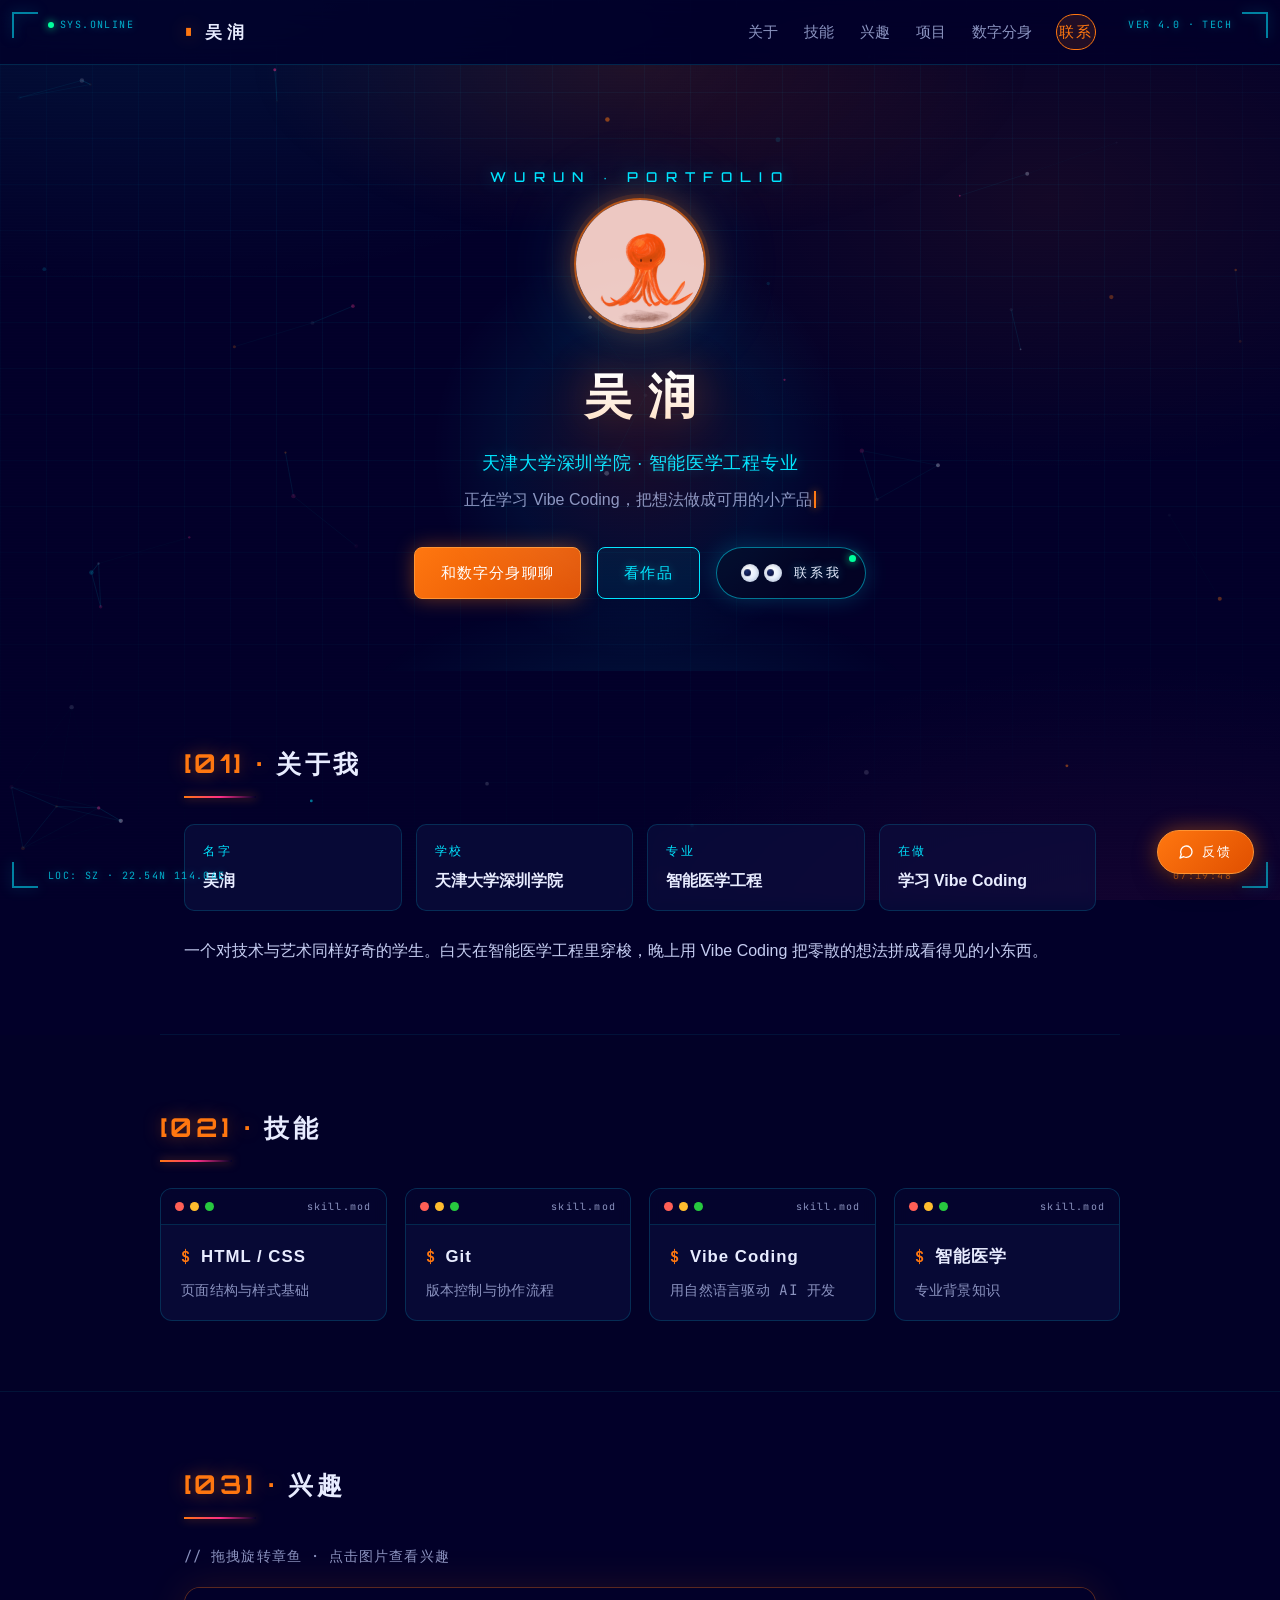
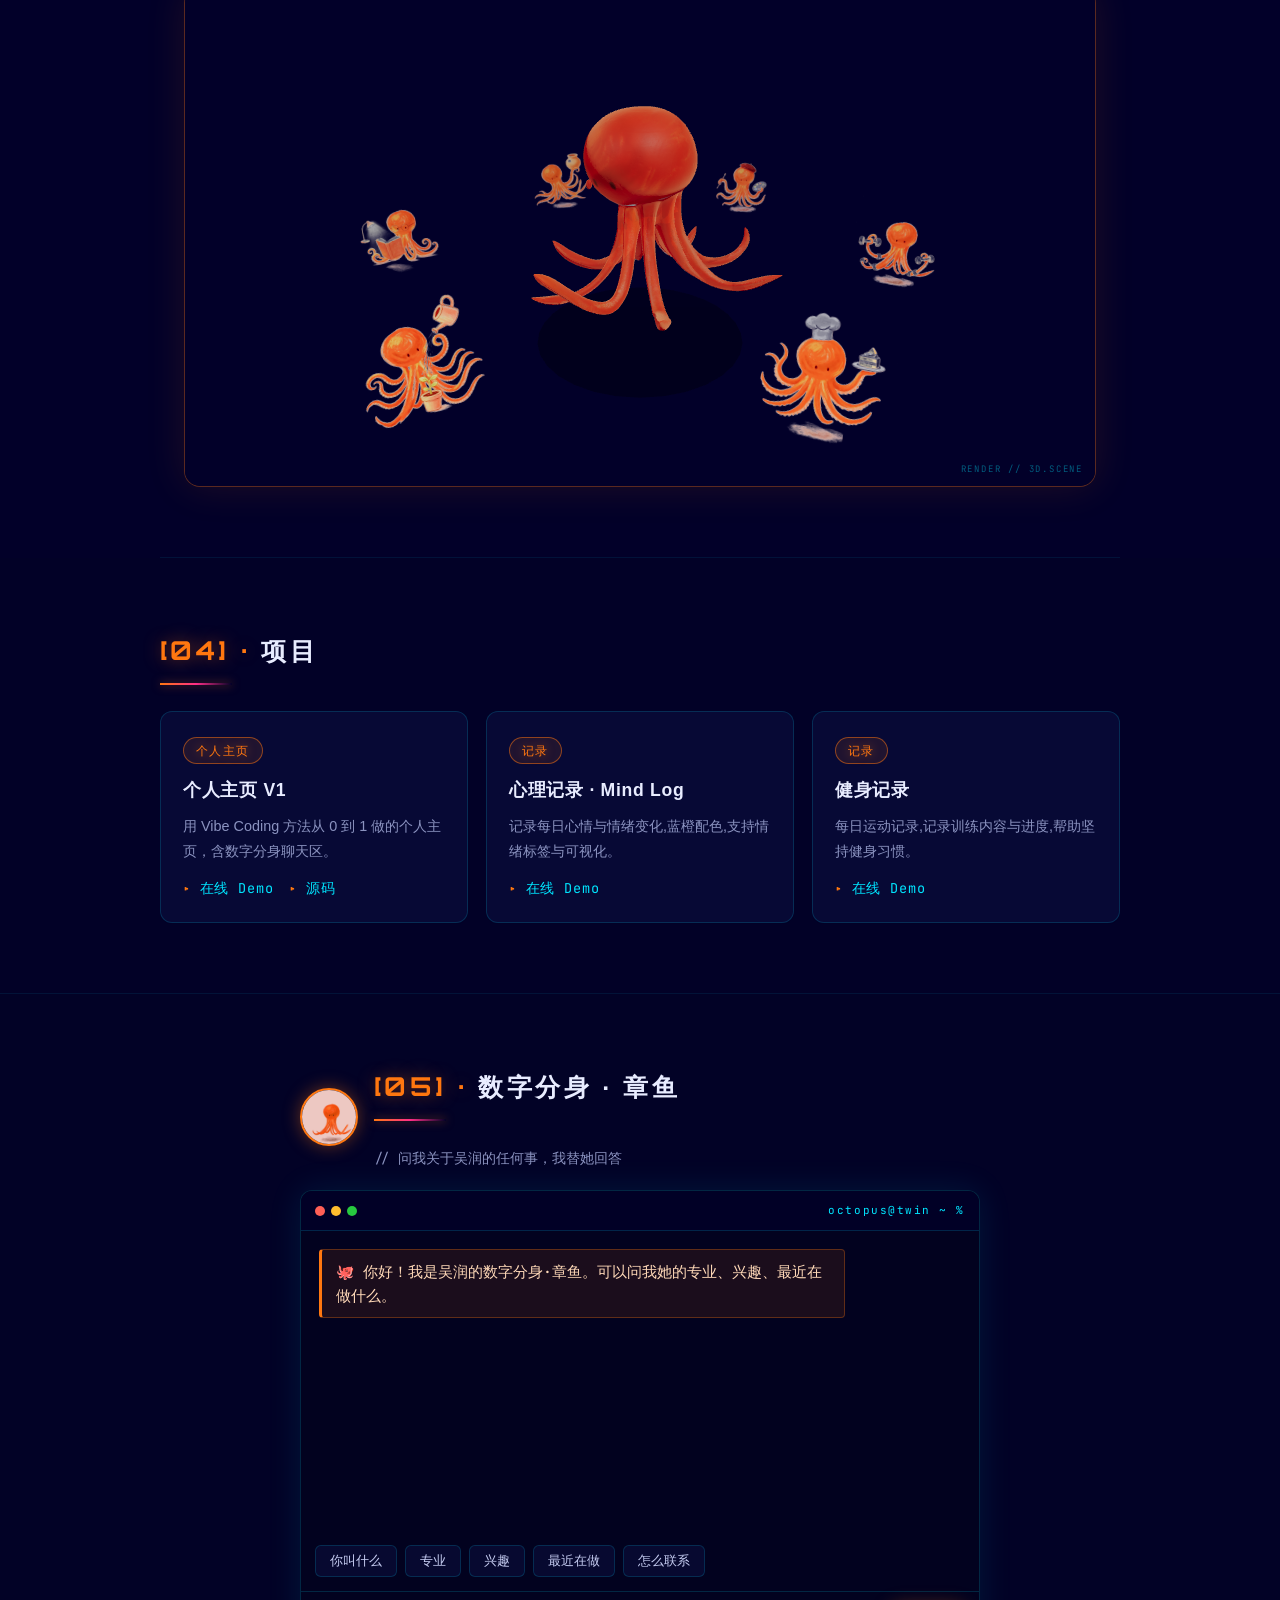
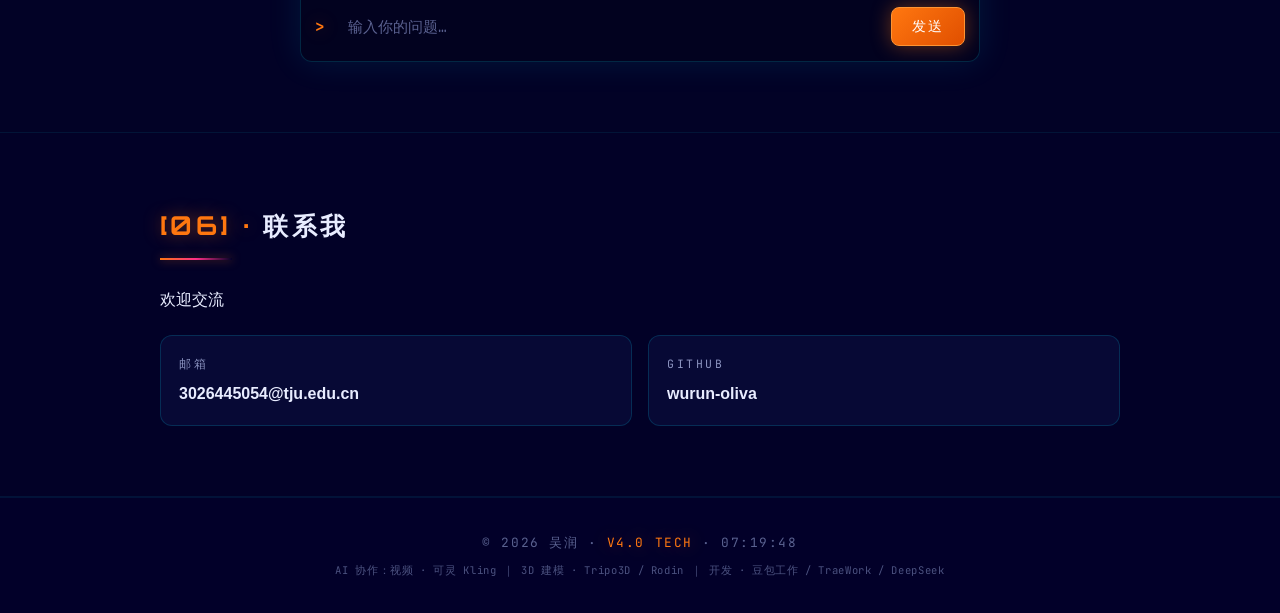
==== index.html @ 5ba2ddd7 "feat: 前端体验优化——聊天记录localStorage持久化(恢复+清空)；Markdown渲染增强(标题/引用/有序列表/表格)；思考指示+复制按钮+429/超时专属提示；缓存号v2.12" ====
<!DOCTYPE html>
<html lang="zh-CN">
<head>
  <meta charset="UTF-8">
  <meta name="viewport" content="width=device-width, initial-scale=1.0">
  <title>吴润 · 个人主页</title>
  <link rel="stylesheet" href="style.css?v=2.16">
</head>
<body>

  <!-- 滚动进度条 -->
  <div class="scroll-progress" id="scrollProgress"></div>

  <!-- 鼠标跟随辉光 -->
  <div id="cursor-glow" aria-hidden="true"></div>

  <!-- 粒子背景 -->
  <canvas id="particles" aria-hidden="true"></canvas>

  <!-- HUD 框架 -->
  <div class="hud" aria-hidden="true">
    <span class="corner c-tl"></span>
    <span class="corner c-tr"></span>
    <span class="corner c-bl"></span>
    <span class="corner c-br"></span>
    <span class="hud-badge top-left"><span class="dot"></span>SYS.ONLINE</span>
    <span class="hud-badge top-right">VER 4.0 · TECH</span>
    <span class="hud-badge bottom-left">LOC: SZ · 22.54N 114.06E</span>
    <span class="hud-badge bottom-right" id="hudClock">--:--:--</span>
  </div>

  <!-- 开屏动画：章鱼主题动态背景（纯 CSS/SVG，不依赖视频，夸克/微信等 WebView 兼容） -->
  <div class="intro-overlay no-video" id="introOverlay">
    <!-- 章鱼主题动态背景（纯 CSS/SVG，不依赖 autoplay） -->
    <div class="no-video-orb orb-cyan" aria-hidden="true"></div>
    <div class="no-video-orb orb-orange" aria-hidden="true"></div>
    <div class="no-video-octo" aria-hidden="true">
      <svg class="octo" viewBox="0 0 400 400" xmlns="http://www.w3.org/2000/svg">
        <defs>
          <linearGradient id="nvSkin" x1="0" y1="0" x2="0" y2="1">
            <stop offset="0" stop-color="#0d2b66"/>
            <stop offset="1" stop-color="#020029"/>
          </linearGradient>
          <radialGradient id="nvHaloG" cx=".5" cy=".5" r=".5">
            <stop offset="0" stop-color="rgba(0,229,255,.55)"/>
            <stop offset="1" stop-color="rgba(0,229,255,0)"/>
          </radialGradient>
        </defs>
        <circle class="halo" cx="200" cy="175" r="150" fill="url(#nvHaloG)"/>
        <g class="tent t-1"><path d="M178 262 C 168 300, 150 320, 138 348 C 132 362, 150 362, 156 348 C 164 328, 178 306, 188 268 Z" fill="url(#nvSkin)"/></g>
        <g class="tent t-2"><path d="M200 268 C 198 306, 192 332, 188 360 C 186 374, 208 374, 206 360 C 203 332, 210 306, 214 268 Z" fill="url(#nvSkin)"/></g>
        <g class="tent t-3"><path d="M222 262 C 232 300, 250 320, 262 348 C 268 362, 250 362, 244 348 C 236 328, 222 306, 212 268 Z" fill="url(#nvSkin)"/></g>
        <g class="tent t-4"><path d="M162 246 C 138 270, 118 290, 98 308 C 86 320, 104 334, 116 322 C 134 306, 152 284, 172 258 Z" fill="url(#nvSkin)"/></g>
        <g class="tent t-5"><path d="M238 246 C 262 270, 282 290, 302 308 C 314 320, 296 334, 284 322 C 266 306, 248 284, 228 258 Z" fill="url(#nvSkin)"/></g>
        <g class="tent t-6"><path d="M150 220 C 118 226, 92 238, 66 252 C 52 258, 58 276, 74 270 C 98 260, 126 250, 158 238 Z" fill="url(#nvSkin)"/></g>
        <g class="tent t-7"><path d="M250 220 C 282 226, 308 238, 334 252 C 348 258, 342 276, 326 270 C 302 260, 274 250, 242 238 Z" fill="url(#nvSkin)"/></g>
        <g class="tent t-8"><path d="M200 202 C 200 234, 196 258, 190 282 C 188 296, 212 296, 210 282 C 206 258, 210 234, 210 202 Z" fill="url(#nvSkin)"/></g>
        <path d="M200 108 C 262 108, 304 148, 304 198 C 304 248, 262 272, 200 272 C 138 272, 96 248, 96 198 C 96 148, 138 108, 200 108 Z" fill="url(#nvSkin)" stroke="rgba(0,229,255,.6)" stroke-width="2.5"/>
        <g fill="rgba(0,229,255,.5)">
          <circle cx="176" cy="246" r="3.4"/><circle cx="200" cy="252" r="3.4"/><circle cx="224" cy="246" r="3.4"/>
          <circle cx="186" cy="228" r="3"/><circle cx="214" cy="228" r="3"/>
        </g>
        <ellipse class="eye" cx="170" cy="188" rx="16" ry="22" fill="#020029" stroke="rgba(0,229,255,.85)" stroke-width="2.5"/>
        <ellipse class="eye eye-r" cx="230" cy="188" rx="16" ry="22" fill="#020029" stroke="rgba(0,229,255,.85)" stroke-width="2.5"/>
        <circle class="eye" cx="174" cy="190" r="5" fill="#00E5FF"/>
        <circle class="eye eye-r" cx="226" cy="190" r="5" fill="#00E5FF"/>
        <ellipse cx="200" cy="138" rx="52" ry="16" fill="rgba(255,255,255,.06)"/>
      </svg>
    </div>
    <div class="intro-content">
      <div class="boot-window">
        <div class="boot-title"><span>WURUN://BOOT</span><span class="dots"><span></span><span></span><span></span></span></div>
        <div class="boot-log" id="bootLog"></div>
        <div class="boot-progress"><div class="bar" id="bootBar"></div></div>
        <div class="boot-status" id="bootStatus">STANDBY...</div>
        <button class="intro-link" id="introLink">建 立 链 接</button>
      </div>
    </div>
    <button class="intro-skip" id="introSkip" aria-label="跳过动画">跳过 →</button>
    <span class="intro-ai-badge" aria-label="本开屏动画由 AI 生成">AI 生成</span>
  </div>

  <!-- 侧边目录栏 -->
  <nav class="toc" id="toc" aria-label="页面目录">
    <a href="#about" class="toc-link" data-target="about"><span class="toc-line"></span><span class="toc-text">关于</span></a>
    <a href="#skills" class="toc-link" data-target="skills"><span class="toc-line"></span><span class="toc-text">技能</span></a>
    <a href="#interests" class="toc-link" data-target="interests"><span class="toc-line"></span><span class="toc-text">兴趣</span></a>
    <a href="#projects" class="toc-link" data-target="projects"><span class="toc-line"></span><span class="toc-text">项目</span></a>
    <a href="#twin" class="toc-link" data-target="twin"><span class="toc-line"></span><span class="toc-text">数字分身</span></a>
    <a href="#contact" class="toc-link" data-target="contact"><span class="toc-line"></span><span class="toc-text">联系</span></a>
  </nav>

  <!-- 顶部锚点导航 -->
  <header class="nav">
    <div class="nav-inner">
      <a href="#top" class="nav-brand">吴润</a>
      <nav class="nav-links" aria-label="主导航">
        <a href="#about">关于</a>
        <a href="#skills">技能</a>
        <a href="#interests">兴趣</a>
        <a href="#projects">项目</a>
        <a href="#twin">数字分身</a>
        <a href="#contact" class="nav-cta">联系</a>
      </nav>
    </div>
  </header>

  <!-- Hero -->
  <section id="top" class="hero">
    <div class="hero-inner">
      <p class="hero-en">WURUN · PORTFOLIO</p>
      <img src="avatar.jpg" alt="吴润头像" class="avatar">
      <h1>吴润</h1>
      <p class="hero-tagline">天津大学深圳学院 · 智能医学工程专业</p>
      <p class="hero-sub"><span id="typedLine"></span><span class="typed-caret"></span></p>
      <div class="hero-cta">
        <a href="#twin" class="btn btn-primary">和数字分身聊聊</a>
        <a href="#projects" class="btn btn-ghost">看作品</a>
        <a href="mailto:3026445054@tju.edu.cn" class="eye-cta" id="eyeCta" aria-label="联系我">
          <span class="eye-cta-dot" aria-hidden="true"></span>
          <span class="eye-cta-eyes" aria-hidden="true">
            <span class="eye"><span class="pupil"></span></span>
            <span class="eye"><span class="pupil"></span></span>
          </span>
          <span class="eye-cta-text">联系我</span>
        </a>
      </div>
    </div>
  </section>

  <!-- 关于我 -->
  <section id="about" class="section">
    <h2>关于我</h2>
    <div class="about-grid">
      <div class="info-item reveal">
        <span class="info-label">名字</span>
        <span class="info-value">吴润</span>
      </div>
      <div class="info-item reveal">
        <span class="info-label">学校</span>
        <span class="info-value">天津大学深圳学院</span>
      </div>
      <div class="info-item reveal">
        <span class="info-label">专业</span>
        <span class="info-value">智能医学工程</span>
      </div>
      <div class="info-item reveal">
        <span class="info-label">在做</span>
        <span class="info-value">学习 Vibe Coding</span>
      </div>
    </div>
    <p class="about-bio reveal">一个对技术与艺术同样好奇的学生。白天在智能医学工程里穿梭，晚上用 Vibe Coding 把零散的想法拼成看得见的小东西。</p>
  </section>

  <!-- 技能 -->
  <section id="skills" class="section section-alt">
    <h2>技能</h2>
    <div class="skill-grid">
      <div class="skill-card reveal">
        <div class="win-bar"><span></span><span></span><span></span><em>skill.mod</em></div>
        <div class="win-body">
          <h3>HTML / CSS</h3>
          <p>页面结构与样式基础</p>
        </div>
      </div>
      <div class="skill-card reveal">
        <div class="win-bar"><span></span><span></span><span></span><em>skill.mod</em></div>
        <div class="win-body">
          <h3>Git</h3>
          <p>版本控制与协作流程</p>
        </div>
      </div>
      <div class="skill-card reveal">
        <div class="win-bar"><span></span><span></span><span></span><em>skill.mod</em></div>
        <div class="win-body">
          <h3>Vibe Coding</h3>
          <p>用自然语言驱动 AI 开发</p>
        </div>
      </div>
      <div class="skill-card reveal">
        <div class="win-bar"><span></span><span></span><span></span><em>skill.mod</em></div>
        <div class="win-body">
          <h3>智能医学</h3>
          <p>专业背景知识</p>
        </div>
      </div>
    </div>
  </section>

  <!-- 兴趣 · 3D 章鱼画廊 -->
  <section id="interests" class="section">
    <h2>兴趣</h2>
    <p class="section-sub">// 拖拽旋转章鱼 · 点击图片查看兴趣</p>
    <div class="gallery-wrap" id="galleryWrap">
      <canvas id="galleryCanvas"></canvas>
    </div>
  </section>

  <!-- 项目 -->
  <section id="projects" class="section section-alt">
    <h2>项目</h2>
    <div class="project-grid">
      <article class="project-card reveal">
        <div class="project-tag">个人主页</div>
        <h3>个人主页 V1</h3>
        <p>用 Vibe Coding 方法从 0 到 1 做的个人主页，含数字分身聊天区。</p>
        <div class="project-links">
          <a href="#" class="link">在线 Demo</a>
          <a href="#" class="link">源码</a>
        </div>
      </article>
      <article class="project-card reveal">
        <div class="project-tag">记录</div>
        <h3>心理记录 · Mind Log</h3>
        <p>记录每日心情与情绪变化,蓝橙配色,支持情绪标签与可视化。</p>
        <div class="project-links">
          <a href="mood-tracker.html" class="link">在线 Demo</a>
        </div>
      </article>
      <article class="project-card reveal">
        <div class="project-tag">记录</div>
        <h3>健身记录</h3>
        <p>每日运动记录,记录训练内容与进度,帮助坚持健身习惯。</p>
        <div class="project-links">
          <a href="sport-tracker.html" class="link">在线 Demo</a>
        </div>
      </article>
    </div>
  </section>

  <!-- 数字分身聊天区 -->
  <section id="twin" class="section twin-section">
    <div class="twin-header reveal">
      <img src="octopus.jpg" alt="章鱼虚拟形象" class="twin-avatar" loading="lazy">
      <div>
        <h2>数字分身 · 章鱼</h2>
        <p class="twin-hint">// 问我关于吴润的任何事，我替她回答</p>
      </div>
    </div>
    <div class="twin-window reveal">
      <div class="win-bar"><span></span><span></span><span></span><em>octopus@twin ~ %</em></div>
      <div class="chat-box" id="chatBox">
        <div class="msg msg-bot">你好！我是吴润的数字分身·章鱼。可以问我她的专业、兴趣、最近在做什么。</div>
      </div>
      <div class="chat-quick">
        <button class="chip" data-q="你叫什么">你叫什么</button>
        <button class="chip" data-q="专业">专业</button>
        <button class="chip" data-q="兴趣">兴趣</button>
        <button class="chip" data-q="最近在做">最近在做</button>
        <button class="chip" data-q="联系">怎么联系</button>
      </div>
      <form class="chat-input" id="chatForm">
        <input type="text" id="chatInput" placeholder="输入你的问题…" autocomplete="off">
        <button type="submit" class="btn btn-primary">发送</button>
      </form>
    </div>
  </section>

  <!-- 联系 -->
  <section id="contact" class="section section-alt">
    <h2>联系我</h2>
    <p>欢迎交流</p>
    <div class="contact-grid">
      <div class="contact-item reveal">
        <span class="contact-label">邮箱</span>
        <a href="mailto:3026445054@tju.edu.cn" class="contact-value">3026445054@tju.edu.cn</a>
      </div>
      <div class="contact-item reveal">
        <span class="contact-label">GitHub</span>
        <a href="https://github.com/wurun-oliva" class="contact-value" target="_blank" rel="noopener">wurun-oliva</a>
      </div>
    </div>
  </section>

  <footer class="footer">
    <p>© 2026 吴润 · <span class="ver">V4.0 TECH</span> · <span id="footerClock">--:--:--</span></p>
    <p class="footer-ai">AI 协作：视频 · 可灵 Kling ｜ 3D 建模 · Tripo3D / Rodin ｜ 开发 · 豆包工作 / TraeWork / DeepSeek</p>
  </footer>

  <!-- 反馈入口 -->
  <button class="fb-open" id="fbOpen" aria-label="留下反馈">
    <svg class="fb-open-icon" viewBox="0 0 24 24" width="16" height="16" fill="none" stroke="currentColor" stroke-width="2" stroke-linecap="round" stroke-linejoin="round" aria-hidden="true">
      <path d="M21 11.5a8.38 8.38 0 0 1-8.5 8.5 8.5 8.5 0 0 1-3.8-.9L3 21l1.9-5.7a8.5 8.5 0 1 1 16.1-3.8z"/>
    </svg>
    <span>反馈</span>
  </button>

  <!-- 反馈弹窗 -->
  <div class="fb-modal" id="fbModal" role="dialog" aria-modal="true" aria-labelledby="fbTitle">
    <div class="fb-panel">
      <div class="win-bar"><span></span><span></span><span></span><em>feedback.log</em></div>
      <button class="fb-close" id="fbClose" aria-label="关闭">✕</button>
      <h3 id="fbTitle">反馈</h3>
      <p class="fb-note">你的反馈不会公开，只有我能看到。</p>
      <p class="fb-hint">可以说说：哪里看不懂、哪里不好找，或哪里让你眼前一亮。</p>
      <form class="fb-form" id="fbForm" novalidate>
        <label class="fb-field">
          <span>昵称 <em>（可选）</em></span>
          <input type="text" name="name" maxlength="20" placeholder="怎么称呼你？" autocomplete="off">
        </label>
        <div class="fb-row">
          <label class="fb-field">
            <span>关系</span>
            <select name="relation">
              <option>同学</option>
              <option>老师</option>
              <option>家人</option>
              <option>朋友</option>
              <option>同事</option>
              <option>其他</option>
              <option>不便透露</option>
            </select>
          </label>
          <label class="fb-field">
            <span>设备</span>
            <select name="device">
              <option>电脑</option>
              <option>手机</option>
              <option>平板</option>
              <option>其他</option>
            </select>
          </label>
        </div>
        <label class="fb-field">
          <span>反馈内容 <em>*</em></span>
          <textarea name="message" rows="4" maxlength="500" placeholder="写下你想说的…" required></textarea>
        </label>
        <div class="fb-status" id="fbStatus" role="status"></div>
        <button type="submit" class="btn btn-primary fb-submit" id="fbSubmit">发送反馈</button>
      </form>
    </div>
  </div>

  <script src="app.js?v=2.12"></script>
  <script src="effects.js?v=2.8"></script>
  <script src="libs/supabase/supabase.min.js"></script>
  <script src="feedback.js?v=1"></script>
  <script type="module" src="gallery.js?v=4"></script>
  <script>
    /* 预览钩子：?nv 强制显示无视频降级开屏（正常访问无影响） */
    if (new URLSearchParams(location.search).has('nv')) {
      var _o = document.getElementById('introOverlay');
      var _v = document.getElementById('introVideo');
      if (_v) { _v.pause(); _v.style.display = 'none'; }
      _o.classList.add('no-video');
      setInterval(function () {
        _o.classList.remove('hidden');
        _o.style.display = 'flex';
      }, 200);
    }
  </script>
</body>
</html>
---- style.css ----
/* ============================================================
   V2.3 · 吴润个人主页 —— 深色科技主题
   配色: 极深藏蓝 #020029 基底 / 亮橙 #FF7710 主强调
         青绿 #00E5FF · 洋红 #FF2E88 点缀
   字体: Orbitron(科技西文标题) · JetBrains Mono(终端/角标) · 苹方(中文正文)
   ============================================================ */

/* ---------- 字体 ---------- */
@font-face {
  font-family: 'Orbitron';
  font-style: normal;
  font-weight: 500;
  font-display: swap;
  src: url('libs/fonts/orbitron-latin-500-normal.woff2') format('woff2');
}
@font-face {
  font-family: 'Orbitron';
  font-style: normal;
  font-weight: 700;
  font-display: swap;
  src: url('libs/fonts/orbitron-latin-700-normal.woff2') format('woff2');
}
@font-face {
  font-family: 'Orbitron';
  font-style: normal;
  font-weight: 900;
  font-display: swap;
  src: url('libs/fonts/orbitron-latin-900-normal.woff2') format('woff2');
}
@font-face {
  font-family: 'JetBrains Mono';
  font-style: normal;
  font-weight: 400;
  font-display: swap;
  src: url('libs/fonts/jetbrains-mono-latin-400-normal.woff2') format('woff2');
}
@font-face {
  font-family: 'JetBrains Mono';
  font-style: normal;
  font-weight: 700;
  font-display: swap;
  src: url('libs/fonts/jetbrains-mono-latin-700-normal.woff2') format('woff2');
}

/* ---------- 变量 ---------- */
:root {
  --bg: #020029;
  --bg2: #07074a;
  --card: rgba(13, 17, 66, 0.55);
  --card-solid: #0b0e3f;
  --line: rgba(0, 229, 255, 0.16);
  --line-strong: rgba(0, 229, 255, 0.45);
  --text: #e8ecff;
  --muted: #8b93c0;
  --dim: #5a6190;
  --orange: #FF7710;
  --cyan: #00E5FF;
  --magenta: #FF2E88;
  --font-display: 'Orbitron', 'PingFang SC', 'Helvetica Neue', sans-serif;
  --font-mono: 'JetBrains Mono', 'SF Mono', Menlo, Consolas, monospace;
  --font-body: -apple-system, BlinkMacSystemFont, 'PingFang SC', 'Hiragino Sans GB', 'Segoe UI', sans-serif;
  --max: 960px;
  --glow-orange: 0 0 18px rgba(255, 119, 16, 0.45);
  --glow-cyan: 0 0 18px rgba(0, 229, 255, 0.4);
}

* { box-sizing: border-box; margin: 0; padding: 0; }

html { scroll-behavior: smooth; }
section[id] { scroll-margin-top: 88px; }

::selection { background: rgba(255, 119, 16, 0.75); color: #fff; }

::-webkit-scrollbar { width: 10px; }
::-webkit-scrollbar-track { background: #020029; }
::-webkit-scrollbar-thumb {
  background: linear-gradient(180deg, #FF7710, #7a2b00);
  border-radius: 6px;
  border: 2px solid #020029;
}

body {
  font-family: var(--font-body);
  color: var(--text);
  background:
    radial-gradient(1100px 600px at 12% -8%, rgba(0, 229, 255, 0.09), transparent 60%),
    radial-gradient(900px 520px at 88% 108%, rgba(255, 46, 136, 0.08), transparent 60%),
    radial-gradient(760px 460px at 82% 22%, rgba(255, 119, 16, 0.07), transparent 60%),
    var(--bg);
  background-attachment: fixed;
  line-height: 1.7;
  overflow-x: hidden;
}

/* 网格背景层 */
body::before {
  content: '';
  position: fixed;
  inset: 0;
  z-index: 0;
  pointer-events: none;
  background-image:
    linear-gradient(rgba(0, 229, 255, 0.045) 1px, transparent 1px),
    linear-gradient(90deg, rgba(0, 229, 255, 0.045) 1px, transparent 1px);
  background-size: 46px 46px;
  mask-image: radial-gradient(ellipse 90% 70% at 50% 30%, #000 30%, transparent 100%);
  -webkit-mask-image: radial-gradient(ellipse 90% 70% at 50% 30%, #000 30%, transparent 100%);
}

/* 扫描线层 */
body::after {
  content: '';
  position: fixed;
  inset: 0;
  z-index: 1;
  pointer-events: none;
  background: repeating-linear-gradient(
    0deg,
    rgba(255, 255, 255, 0.018) 0 1px,
    transparent 1px 3px
  );
  mix-blend-mode: overlay;
}

/* 全站内容容器放在网格层之上 */
#app, .nav, .hero, .section, .footer { position: relative; z-index: 2; }

a { color: var(--cyan); text-decoration: none; transition: color 0.2s, text-shadow 0.2s; }
a:hover { color: #fff; text-shadow: var(--glow-cyan); }

/* ---------- HUD 框架 ---------- */
.hud { position: fixed; inset: 0; z-index: 60; pointer-events: none; }
.hud .corner {
  position: absolute;
  width: 26px; height: 26px;
  border: 2px solid rgba(0, 229, 255, 0.55);
  filter: drop-shadow(0 0 6px rgba(0, 229, 255, 0.5));
}
.hud .c-tl { top: 12px; left: 12px; border-right: none; border-bottom: none; }
.hud .c-tr { top: 12px; right: 12px; border-left: none; border-bottom: none; }
.hud .c-bl { bottom: 12px; left: 12px; border-right: none; border-top: none; }
.hud .c-br { bottom: 12px; right: 12px; border-left: none; border-top: none; }

.hud-badge {
  position: absolute;
  font-family: var(--font-mono);
  font-size: 10px;
  letter-spacing: 0.14em;
  color: rgba(0, 229, 255, 0.75);
  text-shadow: 0 0 8px rgba(0, 229, 255, 0.4);
  white-space: nowrap;
}
.hud-badge.top-left { top: 16px; left: 48px; }
.hud-badge.top-right { top: 16px; right: 48px; text-align: right; }
.hud-badge.bottom-left { bottom: 16px; left: 48px; }
.hud-badge.bottom-right { bottom: 16px; right: 48px; text-align: right; color: rgba(255, 119, 16, 0.75); text-shadow: 0 0 8px rgba(255, 119, 16, 0.4); }
.hud-badge .dot {
  display: inline-block; width: 6px; height: 6px; border-radius: 50%;
  background: #00ff9d; margin-right: 6px;
  box-shadow: 0 0 8px #00ff9d;
  animation: hudPulse 2s infinite;
}
.hud-badge.top-left .dot { background: #00ff9d; box-shadow: 0 0 8px #00ff9d; }
@keyframes hudPulse {
  0%, 100% { opacity: 1; }
  50% { opacity: 0.35; }
}

/* 滚动进度条 */
.scroll-progress {
  position: fixed;
  top: 0; left: 0;
  height: 3px;
  width: 0%;
  z-index: 70;
  background: linear-gradient(90deg, var(--orange), var(--magenta), var(--cyan));
  box-shadow: 0 0 12px rgba(255, 119, 16, 0.7);
}

/* 光标辉光 */
#cursor-glow {
  position: fixed;
  width: 420px; height: 420px;
  left: 0; top: 0;
  margin: -210px 0 0 -210px;
  border-radius: 50%;
  pointer-events: none;
  z-index: 3;
  background: radial-gradient(circle, rgba(255, 119, 16, 0.09), rgba(0, 229, 255, 0.05) 45%, transparent 70%);
  mix-blend-mode: screen;
  will-change: transform;
}

/* 粒子画布 */
#particles {
  position: fixed;
  inset: 0;
  z-index: 0;
  pointer-events: none;
}

/* ---------- 开屏动画：全屏视频 + 半透明终端窗口 ---------- */
.intro-overlay {
  position: fixed;
  inset: 0;
  z-index: 9999;
  background: #000;
  display: flex;
  align-items: center;
  justify-content: center;
  transition: opacity 0.6s ease;
}
.intro-overlay.hidden { opacity: 0; pointer-events: none; }
.intro-video {
  position: absolute;
  width: 100%; height: 100%;
  object-fit: cover;
  filter: brightness(0.92) saturate(1.15) contrast(1.04);
}
.intro-overlay::after {
  content: '';
  position: absolute;
  inset: 0;
  background: radial-gradient(130% 95% at 50% 42%, transparent 55%, rgba(2, 0, 41, 0.5) 100%);
  pointer-events: none;
}
/* 移动端视频被拦截时的动态背景兜底 */
.intro-overlay.no-video {
  background:
    radial-gradient(70% 55% at 30% 25%, rgba(0, 229, 255, 0.14), transparent 65%),
    radial-gradient(55% 45% at 75% 80%, rgba(255, 119, 16, 0.13), transparent 65%),
    linear-gradient(160deg, #020029 0%, #050a3a 55%, #020029 100%);
}
.intro-overlay.no-video::before {
  content: '';
  position: absolute;
  inset: -20%;
  background:
    radial-gradient(40% 32% at 50% 30%, rgba(0, 229, 255, 0.10), transparent 70%),
    radial-gradient(34% 28% at 65% 70%, rgba(255, 119, 16, 0.10), transparent 70%);
  animation: no-video-drift 9s ease-in-out infinite alternate;
  pointer-events: none;
}
@keyframes no-video-drift {
  0%   { transform: translate3d(-2%, -1%, 0) scale(1); }
  100% { transform: translate3d(3%, 2%, 0) scale(1.08); }
}
/* 移动端降级：章鱼主题动态背景（纯 CSS/SVG，不依赖 autoplay） */
.no-video-octo {
  display: none;
  position: absolute;
  left: 50%;
  bottom: 0;
  transform: translateX(-50%);
  width: min(92vmin, 520px);
  height: min(92vmin, 520px);
  z-index: 1;
  pointer-events: none;
  filter: drop-shadow(0 0 16px rgba(0, 229, 255, 0.5)) drop-shadow(0 0 64px rgba(0, 229, 255, 0.28));
}
.intro-overlay.no-video .no-video-octo {
  display: block;
  animation: no-video-bob 5.2s ease-in-out infinite;
}
@keyframes no-video-bob {
  0%, 100% { transform: translateX(-50%) translateY(0); }
  50%      { transform: translateX(-50%) translateY(-16px); }
}
.no-video-octo .octo { width: 100%; height: 100%; display: block; }
.no-video-octo .tent {
  transform-origin: 50% 46%;
  animation: nv-wave 2.6s ease-in-out infinite alternate;
}
@keyframes nv-wave {
  from { transform: rotate(0deg); }
  to   { transform: rotate(var(--amp, 10deg)); }
}
.no-video-octo .t-1 { --amp: 9deg;  animation-delay: 0s; }
.no-video-octo .t-2 { --amp: -8deg; animation-delay: 0.35s; }
.no-video-octo .t-3 { --amp: 11deg; animation-delay: 0.7s; }
.no-video-octo .t-4 { --amp: -9deg; animation-delay: 1.05s; }
.no-video-octo .t-5 { --amp: 8deg;  animation-delay: 1.4s; }
.no-video-octo .t-6 { --amp: -10deg; animation-delay: 1.75s; }
.no-video-octo .t-7 { --amp: 7deg;  animation-delay: 2.1s; }
.no-video-octo .t-8 { --amp: -6deg; animation-delay: 2.45s; }
.no-video-octo .halo {
  animation: nv-breathe 3.4s ease-in-out infinite;
  transform-origin: 50% 50%;
}
@keyframes nv-breathe {
  0%, 100% { opacity: 0.55; transform: scale(1); }
  50%      { opacity: 0.95; transform: scale(1.06); }
}
.no-video-octo .eye { animation: nv-blink 4.8s ease-in-out infinite; }
.no-video-octo .eye-r { animation-delay: 0.2s; }
@keyframes nv-blink {
  0%, 92%, 100% { opacity: 1; }
  95%           { opacity: 0.15; }
}
/* 降级背景的漂浮光斑 */
.no-video-orb {
  display: none;
  position: absolute;
  border-radius: 50%;
  filter: blur(70px);
  opacity: 0.5;
  z-index: 0;
  pointer-events: none;
}
.intro-overlay.no-video .no-video-orb { display: block; }
.intro-overlay.no-video .orb-cyan {
  width: 340px; height: 340px;
  background: radial-gradient(circle, rgba(0, 229, 255, 0.65), transparent 70%);
  top: 12%; left: 6%;
  animation: nv-orb1 16s ease-in-out infinite;
}
.intro-overlay.no-video .orb-orange {
  width: 300px; height: 300px;
  background: radial-gradient(circle, rgba(255, 119, 16, 0.5), transparent 70%);
  bottom: 12%; right: 8%;
  animation: nv-orb2 20s ease-in-out infinite;
}
@keyframes nv-orb1 {
  0%, 100% { transform: translate(0, 0) scale(1); }
  50%      { transform: translate(70px, 40px) scale(1.15); }
}
@keyframes nv-orb2 {
  0%, 100% { transform: translate(0, 0) scale(1); }
  50%      { transform: translate(-60px, -50px) scale(0.9); }
}
.intro-content {
  position: relative;
  z-index: 3;
  width: min(560px, 88vw);
  text-align: left;
}
.boot-window {
  background: rgba(4, 4, 36, 0.55);
  border: 1px solid rgba(0, 229, 255, 0.35);
  border-radius: 10px;
  padding: 18px 22px 22px;
  box-shadow: 0 0 40px rgba(0, 229, 255, 0.15), inset 0 0 30px rgba(2, 0, 41, 0.6);
  backdrop-filter: blur(3px);
}
.boot-title {
  font-family: var(--font-mono);
  font-size: 11px;
  letter-spacing: 0.2em;
  color: var(--muted);
  border-bottom: 1px solid rgba(0, 229, 255, 0.15);
  padding-bottom: 10px;
  margin-bottom: 14px;
  display: flex;
  justify-content: space-between;
  text-shadow: 0 1px 4px rgba(2, 0, 41, 0.8);
}
.boot-title .dots span {
  display: inline-block;
  width: 8px; height: 8px; border-radius: 50%;
  margin-left: 5px;
  background: #3a3f6b;
}
.boot-title .dots span:nth-child(1) { background: #ff5f56; }
.boot-title .dots span:nth-child(2) { background: #ffbd2e; }
.boot-title .dots span:nth-child(3) { background: #27c93f; }
.boot-log {
  font-family: var(--font-mono);
  font-size: 13px;
  line-height: 1.9;
  color: #c9d4ff;
  min-height: 92px;
  text-shadow: 0 1px 6px rgba(2, 0, 41, 0.85);
}
.boot-log .ok { color: #00ff9d; }
.boot-log .warn { color: #ffbd2e; }
.boot-log .acc { color: var(--cyan); }
.boot-progress {
  margin: 16px 0 4px;
  height: 10px;
  border: 1px solid rgba(0, 229, 255, 0.35);
  border-radius: 6px;
  background: rgba(0, 229, 255, 0.06);
  overflow: hidden;
}
.boot-progress .bar {
  height: 100%;
  width: 0%;
  background: linear-gradient(90deg, var(--orange), var(--magenta), var(--cyan));
  box-shadow: 0 0 12px rgba(255, 119, 16, 0.6);
  transition: width 0.15s linear;
}
.boot-status {
  font-family: var(--font-mono);
  font-size: 11px;
  letter-spacing: 0.15em;
  color: var(--muted);
  text-align: right;
  text-shadow: 0 1px 4px rgba(2, 0, 41, 0.8);
}
.intro-link {
  display: inline-block;
  margin-top: 22px;
  padding: 13px 40px;
  background: rgba(255, 119, 16, 0.12);
  color: var(--orange);
  border: 1.5px solid var(--orange);
  border-radius: 6px;
  font-family: var(--font-mono);
  font-size: 1rem;
  letter-spacing: 0.3em;
  cursor: pointer;
  opacity: 0;
  transform: translateY(8px);
  transition: all 0.3s;
  text-shadow: 0 0 12px rgba(255, 119, 16, 0.6);
}
.intro-link.show { opacity: 1; transform: translateY(0); }
.intro-link:hover {
  background: var(--orange);
  color: #fff;
  box-shadow: 0 0 30px rgba(255, 119, 16, 0.7);
}
.intro-skip {
  position: absolute;
  top: 26px;
  right: 28px;
  z-index: 4;
  background: rgba(255, 255, 255, 0.08);
  color: rgba(232, 236, 255, 0.8);
  border: 1px solid rgba(255, 255, 255, 0.25);
  border-radius: 20px;
  padding: 8px 18px;
  font-family: var(--font-mono);
  font-size: 0.85rem;
  cursor: pointer;
  backdrop-filter: blur(8px);
  transition: all 0.2s;
}
.intro-skip:hover { background: rgba(255, 255, 255, 0.22); color: #fff; }

/* 开屏「AI 生成」角标（AI 生成内容显式标识） */
.intro-ai-badge {
  position: absolute;
  left: 26px;
  bottom: 26px;
  z-index: 4;
  display: inline-flex;
  align-items: center;
  gap: 6px;
  padding: 5px 12px;
  border: 1px solid rgba(0, 229, 255, 0.4);
  border-radius: 20px;
  background: rgba(2, 0, 41, 0.55);
  color: rgba(232, 236, 255, 0.85);
  font-family: var(--font-mono);
  font-size: 0.72rem;
  letter-spacing: 0.14em;
  backdrop-filter: blur(8px);
  pointer-events: none;
  user-select: none;
}
.intro-ai-badge::before {
  content: "";
  width: 6px;
  height: 6px;
  border-radius: 50%;
  background: var(--orange);
  box-shadow: 0 0 8px var(--orange);
}
.intro-ai-badge.hidden { display: none; }

/* ---------- 侧边目录栏（TOC） ---------- */
.toc {
  position: fixed;
  left: clamp(16px, 3vw, 40px);
  top: 50%;
  transform: translateY(-50%);
  z-index: 40;
  display: flex;
  flex-direction: column;
  gap: 16px;
  padding: 16px 10px;
  border-left: 1px solid rgba(0, 229, 255, 0.14);
}
.toc-link {
  display: flex;
  align-items: center;
  gap: 12px;
  text-decoration: none;
  opacity: 0.45;
  transition: opacity 0.25s ease;
}
.toc-line {
  display: inline-block;
  width: 18px;
  height: 2px;
  border-radius: 2px;
  background: #8b93c0;
  transition: all 0.3s ease;
  flex-shrink: 0;
}
.toc-text {
  font-family: var(--font-mono);
  font-size: 12px;
  letter-spacing: 0.18em;
  color: #8b93c0;
  white-space: nowrap;
  transition: color 0.3s ease, text-shadow 0.3s ease;
}
.toc-link:hover { opacity: 0.85; }
.toc-link:hover .toc-text { color: #e8ecff; }
.toc-link.active {
  opacity: 1;
}
.toc-link.active .toc-line {
  width: 24px;
  background: var(--cyan);
  box-shadow: 0 0 10px rgba(0, 229, 255, 0.8);
}
.toc-link.active .toc-text {
  color: #e8ecff;
  text-shadow: 0 0 12px rgba(0, 229, 255, 0.5);
}

/* ---------- 眼睛跟随按钮（Hero 主区） ---------- */
.eye-cta {
  position: relative;
  display: inline-flex;
  align-items: center;
  gap: 12px;
  padding: 12px 24px;
  background: rgba(4, 4, 36, 0.92);
  border: 1.5px solid rgba(0, 229, 255, 0.5);
  border-radius: 999px;
  box-shadow: 0 0 22px rgba(0, 229, 255, 0.2);
  backdrop-filter: blur(8px);
  text-decoration: none;
  white-space: nowrap;
  cursor: pointer;
  transition: all 0.25s;
}
.eye-cta:hover {
  border-color: rgba(0, 229, 255, 0.85);
  box-shadow: 0 0 34px rgba(0, 229, 255, 0.4);
  transform: translateY(-2px);
}
.eye-cta-dot {
  position: absolute;
  top: 7px;
  right: 9px;
  width: 7px;
  height: 7px;
  border-radius: 50%;
  background: #00ff9d;
  box-shadow: 0 0 8px rgba(0, 255, 157, 0.9);
  animation: eye-dot-pulse 2.4s ease-in-out infinite;
}
@keyframes eye-dot-pulse {
  0%, 100% { opacity: 1; }
  50% { opacity: 0.45; }
}
.eye-cta-eyes {
  display: flex;
  gap: 5px;
  flex-shrink: 0;
}
.eye {
  position: relative;
  width: 18px;
  height: 18px;
  border-radius: 50%;
  background: radial-gradient(circle at 35% 30%, #ffffff, #d7e6ff);
  display: flex;
  align-items: center;
  justify-content: center;
  overflow: hidden;
  box-shadow: inset 0 0 4px rgba(2, 0, 41, 0.25);
  animation: eye-blink 3.6s ease-in-out infinite;
}
.eye:nth-child(2) { animation-delay: 0.9s; }
@keyframes eye-blink {
  0%, 93%, 100% { transform: scaleY(1); }
  95% { transform: scaleY(0.08); }
  97% { transform: scaleY(1); }
}
.pupil {
  display: block;
  width: 7px;
  height: 7px;
  border-radius: 50%;
  background: radial-gradient(circle at 40% 35%, #1c2a6e, #020029);
  will-change: transform;
}
.eye-cta-text {
  font-family: var(--font-mono);
  font-size: 13px;
  letter-spacing: 0.22em;
  color: #e8ecff;
  text-shadow: 0 0 10px rgba(0, 229, 255, 0.4);
}

/* ---------- 导航 ---------- */
.nav {
  position: sticky;
  top: 0;
  z-index: 50;
  background: rgba(2, 0, 41, 0.78);
  backdrop-filter: blur(14px);
  border-bottom: 1px solid var(--line);
}
.nav-inner {
  max-width: var(--max);
  margin: 0 auto;
  padding: 14px 24px;
  display: flex;
  justify-content: space-between;
  align-items: center;
}
.nav-brand {
  font-family: var(--font-display);
  font-weight: 700;
  font-size: 1.05rem;
  letter-spacing: 0.25em;
  color: var(--text);
}
.nav-brand::before { content: '▮ '; color: var(--orange); text-shadow: var(--glow-orange); }
.nav-links { display: flex; gap: 22px; align-items: center; }
.nav-links a {
  position: relative;
  color: var(--muted);
  font-size: 0.95rem;
  padding: 4px 2px;
}
.nav-links a::after {
  content: '';
  position: absolute;
  left: 0; bottom: -2px;
  width: 0%; height: 2px;
  background: linear-gradient(90deg, var(--orange), var(--magenta));
  box-shadow: 0 0 8px rgba(255, 119, 16, 0.7);
  transition: width 0.25s;
}
.nav-links a:hover { color: var(--text); text-decoration: none; }
.nav-links a:hover::after { width: 100%; }
.nav-links a.active { color: var(--orange); text-shadow: var(--glow-orange); }
.nav-links a.active::after { width: 100%; }
.nav-cta {
  padding: 7px 16px;
  border-radius: 999px;
  border: 1px solid var(--orange);
  background: rgba(255, 119, 16, 0.12);
  color: var(--orange) !important;
  letter-spacing: 0.12em;
  transition: all 0.25s;
}
.nav-cta:hover { background: var(--orange); color: #fff !important; box-shadow: var(--glow-orange); }
.nav-cta::after { display: none; }

/* ---------- Hero ---------- */
.hero {
  padding: 100px 24px 72px;
  text-align: center;
  position: relative;
  overflow: hidden;
}
.hero::before {
  content: '';
  position: absolute;
  inset: 0;
  background:
    radial-gradient(560px 260px at 50% 0%, rgba(255, 119, 16, 0.12), transparent 70%),
    radial-gradient(420px 200px at 50% 110%, rgba(0, 229, 255, 0.1), transparent 70%);
  pointer-events: none;
}
.hero-inner { max-width: var(--max); margin: 0 auto; position: relative; }
.hero-en {
  font-family: var(--font-display);
  font-weight: 500;
  font-size: 0.85rem;
  letter-spacing: 0.6em;
  color: var(--cyan);
  text-shadow: var(--glow-cyan);
  margin-bottom: 10px;
  text-transform: uppercase;
}
.avatar {
  width: 132px; height: 132px;
  margin: 0 auto 26px;
  border-radius: 50%;
  object-fit: cover;
  display: block;
  border: 2px solid rgba(255, 119, 16, 0.7);
  box-shadow: 0 0 0 4px rgba(255, 119, 16, 0.12), 0 0 32px rgba(255, 119, 16, 0.35), 0 0 80px rgba(0, 229, 255, 0.18);
  animation: avatarFloat 5s ease-in-out infinite;
}
@keyframes avatarFloat {
  0%, 100% { transform: translateY(0); }
  50% { transform: translateY(-8px); }
}
.hero h1 {
  font-size: 3rem;
  font-weight: 900;
  letter-spacing: 0.35em;
  margin-bottom: 10px;
  text-indent: 0.35em;
  background: linear-gradient(180deg, #ffffff 20%, #ffd9b8 100%);
  -webkit-background-clip: text;
  background-clip: text;
  -webkit-text-fill-color: transparent;
  filter: drop-shadow(0 0 22px rgba(255, 119, 16, 0.45));
}
.hero-tagline {
  font-size: 1.12rem;
  color: var(--cyan);
  font-weight: 500;
  margin-bottom: 8px;
  letter-spacing: 0.04em;
  text-shadow: 0 0 14px rgba(0, 229, 255, 0.3);
}
.hero-sub {
  color: var(--muted);
  margin-bottom: 34px;
  font-size: 1rem;
  min-height: 1.7em;
}
.hero-sub .typed-caret {
  display: inline-block;
  width: 2px; height: 1.1em;
  background: var(--orange);
  vertical-align: -0.2em;
  margin-left: 2px;
  box-shadow: 0 0 8px var(--orange);
  animation: caretBlink 0.8s step-end infinite;
}
@keyframes caretBlink { 0%, 100% { opacity: 1; } 50% { opacity: 0; } }
.hero-cta { display: flex; gap: 16px; justify-content: center; }

.btn {
  padding: 12px 26px;
  border-radius: 8px;
  font-size: 0.95rem;
  font-weight: 500;
  display: inline-block;
  cursor: pointer;
  transition: all 0.25s;
  letter-spacing: 0.08em;
}
.btn-primary {
  background: linear-gradient(135deg, #FF7710, #e04f00);
  color: #fff;
  border: 1px solid #ff9433;
  box-shadow: 0 0 20px rgba(255, 119, 16, 0.4);
}
.btn-primary:hover {
  transform: translateY(-2px);
  box-shadow: 0 0 34px rgba(255, 119, 16, 0.65);
  color: #fff;
  text-decoration: none;
}
.btn-ghost {
  border: 1px solid var(--cyan);
  color: var(--cyan);
  background: rgba(0, 229, 255, 0.06);
  text-shadow: 0 0 10px rgba(0, 229, 255, 0.4);
}
.btn-ghost:hover {
  background: rgba(0, 229, 255, 0.14);
  box-shadow: 0 0 24px rgba(0, 229, 255, 0.35);
  color: #fff;
  transform: translateY(-2px);
  text-decoration: none;
}

/* ---------- section 通用 ---------- */
.section {
  max-width: var(--max);
  margin: 0 auto;
  padding: 70px 24px;
  border-bottom: 1px solid rgba(0, 229, 255, 0.08);
}
.section-alt { max-width: none; background: rgba(4, 4, 38, 0.4); }
.section-alt > * { max-width: var(--max); margin-left: auto; margin-right: auto; }

body { counter-reset: sec; }
.section h2 {
  counter-increment: sec;
  font-size: 1.55rem;
  font-weight: 700;
  letter-spacing: 0.14em;
  margin-bottom: 26px;
  padding-bottom: 12px;
  position: relative;
  color: var(--text);
}
.section h2::before {
  content: '[' counter(sec, decimal-leading-zero) '] ·';
  font-family: var(--font-display);
  font-weight: 700;
  color: var(--orange);
  text-shadow: var(--glow-orange);
  margin-right: 10px;
  font-size: 1.05em;
}
.section h2::after {
  content: '';
  position: absolute;
  left: 0; bottom: 0;
  width: 72px; height: 2px;
  background: linear-gradient(90deg, var(--orange), var(--magenta), transparent);
  box-shadow: 0 0 10px rgba(255, 119, 16, 0.6);
}
.section-sub {
  color: var(--muted);
  font-family: var(--font-mono);
  font-size: 0.85rem;
  letter-spacing: 0.08em;
  margin-bottom: 18px;
}

/* 进场动画 */
.reveal {
  opacity: 0;
  transform: translateY(26px);
  transition: opacity 0.7s ease, transform 0.7s cubic-bezier(0.2, 0.7, 0.2, 1);
}
.reveal.in { opacity: 1; transform: none; }

/* ---------- 关于 ---------- */
.about-grid {
  display: grid;
  grid-template-columns: repeat(auto-fit, minmax(200px, 1fr));
  gap: 14px;
  margin-bottom: 26px;
}
.info-item {
  padding: 16px 18px;
  background: var(--card);
  border: 1px solid var(--line);
  border-radius: 10px;
  backdrop-filter: blur(6px);
  transition: border-color 0.25s, box-shadow 0.25s, transform 0.25s;
}
.info-item:hover {
  border-color: var(--line-strong);
  box-shadow: 0 0 18px rgba(0, 229, 255, 0.15);
  transform: translateY(-3px);
}
.info-label {
  display: block;
  font-family: var(--font-mono);
  font-size: 0.72rem;
  letter-spacing: 0.22em;
  text-transform: uppercase;
  color: var(--cyan);
  margin-bottom: 6px;
}
.info-value { font-weight: 600; color: var(--text); }
.about-bio { color: #c6cdf2; }

/* ---------- 技能：终端模块 ---------- */
.skill-grid {
  display: grid;
  grid-template-columns: repeat(auto-fit, minmax(220px, 1fr));
  gap: 18px;
}
.skill-card {
  background: var(--card);
  border: 1px solid var(--line);
  border-radius: 12px;
  overflow: hidden;
  backdrop-filter: blur(6px);
  transition: transform 0.3s, border-color 0.3s, box-shadow 0.3s;
}
.skill-card:hover {
  transform: translateY(-6px);
  border-color: rgba(255, 119, 16, 0.6);
  box-shadow: 0 0 26px rgba(255, 119, 16, 0.25), 0 12px 30px rgba(0, 0, 0, 0.4);
}
.skill-card .win-bar {
  display: flex;
  align-items: center;
  gap: 6px;
  padding: 9px 14px;
  background: rgba(2, 0, 41, 0.6);
  border-bottom: 1px solid var(--line);
}
.skill-card .win-bar span {
  width: 9px; height: 9px; border-radius: 50%;
  background: #3a3f6b;
}
.skill-card .win-bar span:nth-child(1) { background: #ff5f56; }
.skill-card .win-bar span:nth-child(2) { background: #ffbd2e; }
.skill-card .win-bar span:nth-child(3) { background: #27c93f; }
.skill-card .win-bar em {
  margin-left: auto;
  font-style: normal;
  font-family: var(--font-mono);
  font-size: 10px;
  letter-spacing: 0.12em;
  color: var(--muted);
}
.skill-card .win-body {
  position: relative;
  padding: 18px 20px;
  overflow: hidden;
}
.skill-card .win-body::before {
  content: '';
  position: absolute;
  left: 0; right: 0;
  height: 34px;
  top: -34px;
  background: linear-gradient(180deg, transparent, rgba(0, 229, 255, 0.12), transparent);
  animation: scanMove 3.2s linear infinite;
  opacity: 0;
  transition: opacity 0.3s;
}
.skill-card:hover .win-body::before { opacity: 1; }
@keyframes scanMove {
  0% { top: -34px; }
  100% { top: 100%; }
}
.skill-card h3 {
  font-size: 1.05rem;
  color: var(--text);
  margin-bottom: 6px;
  letter-spacing: 0.06em;
}
.skill-card h3::before {
  content: '$ ';
  font-family: var(--font-mono);
  color: var(--orange);
  font-size: 0.9em;
}
.skill-card p {
  color: var(--muted);
  font-size: 0.9rem;
  font-family: var(--font-mono);
  letter-spacing: 0.02em;
}

/* ---------- 兴趣 · 3D 章鱼画廊 ---------- */
.gallery-wrap {
  position: relative;
  width: 100%;
  height: 500px;
  border-radius: 16px;
  overflow: hidden;
  background: var(--bg);
  border: 1px solid rgba(255, 119, 16, 0.35);
  box-shadow: 0 0 40px rgba(255, 119, 16, 0.12), inset 0 0 60px rgba(2, 0, 41, 0.5);
}
.gallery-wrap::after {
  content: 'RENDER // 3D.SCENE';
  position: absolute;
  right: 12px; bottom: 8px;
  font-family: var(--font-mono);
  font-size: 9px;
  letter-spacing: 0.2em;
  color: rgba(0, 229, 255, 0.4);
  pointer-events: none;
  z-index: 5;
}
#galleryCanvas { display: block; width: 100%; height: 100%; }
@media (max-width: 640px) { .gallery-wrap { height: 380px; } }

/* ---------- 项目 ---------- */
.project-grid {
  display: grid;
  grid-template-columns: repeat(auto-fit, minmax(260px, 1fr));
  gap: 18px;
}
.project-card {
  position: relative;
  padding: 24px 22px 22px;
  background: var(--card);
  border: 1px solid var(--line);
  border-radius: 12px;
  backdrop-filter: blur(6px);
  transition: transform 0.3s, border-color 0.3s, box-shadow 0.3s;
  overflow: hidden;
}
.project-card::before {
  content: '';
  position: absolute;
  inset: 0;
  background: radial-gradient(240px 120px at var(--mx, 20%) var(--my, 0%), rgba(255, 119, 16, 0.1), transparent 70%);
  opacity: 0;
  transition: opacity 0.3s;
  pointer-events: none;
}
.project-card:hover {
  transform: translateY(-6px);
  border-color: rgba(0, 229, 255, 0.5);
  box-shadow: 0 0 26px rgba(0, 229, 255, 0.16), 0 14px 30px rgba(0, 0, 0, 0.45);
}
.project-card:hover::before { opacity: 1; }
.project-tag {
  display: inline-block;
  font-family: var(--font-mono);
  font-size: 0.72rem;
  letter-spacing: 0.12em;
  color: var(--orange);
  border: 1px solid rgba(255, 119, 16, 0.5);
  background: rgba(255, 119, 16, 0.1);
  padding: 3px 12px;
  border-radius: 999px;
  margin-bottom: 12px;
  text-shadow: 0 0 10px rgba(255, 119, 16, 0.5);
}
.project-card h3 { font-size: 1.1rem; margin-bottom: 8px; letter-spacing: 0.04em; }
.project-card p { color: var(--muted); font-size: 0.9rem; margin-bottom: 14px; }
.project-links { display: flex; gap: 16px; }
.project-links .link {
  font-family: var(--font-mono);
  font-size: 0.85rem;
  letter-spacing: 0.06em;
}
.project-links .link::before { content: '▸ '; color: var(--orange); }

/* ---------- 数字分身：终端窗口 ---------- */
.twin-section { max-width: none; background: rgba(4, 4, 38, 0.55); }
.twin-section > * { max-width: 680px; margin-left: auto; margin-right: auto; }
.twin-header { display: flex; align-items: center; gap: 16px; margin-bottom: 20px; }
.twin-avatar {
  width: 58px; height: 58px;
  border-radius: 50%;
  object-fit: cover;
  border: 2px solid var(--orange);
  box-shadow: 0 0 18px rgba(255, 119, 16, 0.4);
  flex-shrink: 0;
}
.twin-hint {
  color: var(--muted);
  font-family: var(--font-mono);
  font-size: 0.85rem;
  margin-bottom: 0;
}
.twin-window {
  background: rgba(3, 3, 32, 0.92);
  border: 1px solid var(--line);
  border-radius: 12px;
  overflow: hidden;
  box-shadow: 0 0 34px rgba(0, 229, 255, 0.1);
}
.twin-window .win-bar {
  display: flex;
  align-items: center;
  gap: 6px;
  padding: 10px 14px;
  background: rgba(2, 0, 41, 0.8);
  border-bottom: 1px solid var(--line);
}
.twin-window .win-bar span {
  width: 10px; height: 10px; border-radius: 50%;
  background: #3a3f6b;
}
.twin-window .win-bar span:nth-child(1) { background: #ff5f56; }
.twin-window .win-bar span:nth-child(2) { background: #ffbd2e; }
.twin-window .win-bar span:nth-child(3) { background: #27c93f; }
.twin-window .win-bar em {
  margin-left: auto;
  font-style: normal;
  font-family: var(--font-mono);
  font-size: 11px;
  letter-spacing: 0.14em;
  color: var(--cyan);
}
.chat-box {
  background: transparent;
  padding: 18px;
  height: 300px;
  overflow-y: auto;
  margin-bottom: 0;
  display: flex;
  flex-direction: column;
  gap: 12px;
  scrollbar-width: thin;
}
.chat-box::-webkit-scrollbar { width: 6px; }
.chat-box::-webkit-scrollbar-thumb { background: rgba(0, 229, 255, 0.35); }
.msg {
  max-width: 82%;
  padding: 10px 14px;
  border-radius: 4px;
  font-size: 0.92rem;
  line-height: 1.6;
  font-family: var(--font-mono);
}
.msg-bot {
  background: rgba(255, 119, 16, 0.1);
  border: 1px solid rgba(255, 119, 16, 0.3);
  color: #ffd9b8;
  align-self: flex-start;
  border-left: 3px solid var(--orange);
}
.msg-bot::before { content: '🐙 '; }
.msg-user {
  background: rgba(0, 229, 255, 0.08);
  border: 1px solid rgba(0, 229, 255, 0.3);
  color: #c8f6ff;
  align-self: flex-end;
  border-right: 3px solid var(--cyan);
}
.msg-user::before { content: '> '; color: var(--cyan); }
.msg .typing-caret {
  display: inline-block;
  width: 2px; height: 1em;
  background: var(--orange);
  vertical-align: -0.15em;
  margin-left: 2px;
  animation: caretBlink 0.7s step-end infinite;
}
.chat-quick { display: flex; flex-wrap: wrap; gap: 8px; padding: 14px; }
.chip {
  padding: 6px 14px;
  border-radius: 6px;
  border: 1px solid var(--line);
  background: rgba(13, 17, 66, 0.5);
  font-family: var(--font-mono);
  font-size: 0.82rem;
  color: #c6cdf2;
  cursor: pointer;
  transition: all 0.2s;
}
.chip:hover {
  border-color: var(--orange);
  color: var(--orange);
  background: rgba(255, 119, 16, 0.1);
  box-shadow: 0 0 14px rgba(255, 119, 16, 0.25);
}
.chat-input {
  display: flex;
  align-items: center;
  gap: 10px;
  padding: 14px;
  border-top: 1px solid var(--line);
}
.chat-input::before {
  content: '>';
  font-family: var(--font-mono);
  color: var(--orange);
  text-shadow: var(--glow-orange);
  font-weight: 700;
}
.chat-input input {
  flex: 1;
  padding: 10px 12px;
  border: 1px solid transparent;
  border-radius: 6px;
  background: transparent;
  font-family: var(--font-mono);
  font-size: 0.92rem;
  color: var(--text);
  outline: none;
  transition: border-color 0.2s;
}
.chat-input input::placeholder { color: var(--dim); }
.chat-input input:focus { border-color: var(--line-strong); }
.chat-input .btn {
  padding: 9px 20px;
  font-size: 0.85rem;
  font-family: var(--font-mono);
  letter-spacing: 0.14em;
}

/* ---------- 联系 ---------- */
.contact-grid {
  display: grid;
  grid-template-columns: repeat(auto-fit, minmax(220px, 1fr));
  gap: 16px;
  margin-top: 22px;
}
.contact-item {
  padding: 18px;
  background: var(--card);
  border: 1px solid var(--line);
  border-radius: 12px;
  backdrop-filter: blur(6px);
  transition: border-color 0.25s, box-shadow 0.25s, transform 0.25s;
}
.contact-item:hover {
  border-color: rgba(255, 119, 16, 0.5);
  box-shadow: 0 0 18px rgba(255, 119, 16, 0.2);
  transform: translateY(-3px);
}
.contact-label {
  display: block;
  font-family: var(--font-mono);
  font-size: 0.72rem;
  letter-spacing: 0.22em;
  text-transform: uppercase;
  color: var(--muted);
  margin-bottom: 6px;
}
.contact-value { font-weight: 600; color: var(--text); }
.contact-item a.contact-value:hover { color: var(--orange); text-shadow: var(--glow-orange); }

/* ---------- 页脚 ---------- */
.footer {
  text-align: center;
  padding: 34px 24px;
  color: var(--dim);
  font-family: var(--font-mono);
  font-size: 0.8rem;
  letter-spacing: 0.12em;
  border-top: 1px solid rgba(0, 229, 255, 0.08);
}
.footer .ver { color: var(--orange); text-shadow: var(--glow-orange); }
.footer-ai {
  margin-top: 8px;
  font-size: 0.66rem;
  letter-spacing: 0.06em;
  color: var(--dim);
  opacity: 0.85;
  line-height: 1.6;
}

/* ---------- 响应式 ---------- */
@media (max-width: 1280px) {
  .toc { display: none; }
}
@media (max-width: 640px) {
  .hud-badge { display: none; }
  .nav-inner { flex-direction: column; gap: 10px; padding: 12px 18px; }
  .nav-links { flex-wrap: wrap; justify-content: center; gap: 14px; }
  .hero { padding: 64px 20px 48px; }
  .hero h1 { font-size: 2.1rem; letter-spacing: 0.22em; text-indent: 0.22em; }
  .section { padding: 48px 20px; }
  .hero-cta { flex-direction: column; align-items: center; }
  .btn { width: 80%; text-align: center; }
  .eye-cta { width: 80%; justify-content: center; box-sizing: border-box; }
  .boot-log { font-size: 12px; }
  .intro-link { letter-spacing: 0.18em; padding: 12px 26px; }
  .intro-skip { top: 18px; right: 18px; }
}

/* 尊重系统「减弱动态效果」偏好 */
@media (prefers-reduced-motion: reduce) {
  * { animation-duration: 0.01ms !important; animation-iteration-count: 1 !important; transition-duration: 0.01ms !important; }
  .reveal { opacity: 1; transform: none; }
  #cursor-glow, #particles { display: none; }
}

/* ---------- 反馈入口 + 弹窗（V3） ---------- */
.fb-open {
  position: fixed;
  right: 26px;
  bottom: 26px;
  z-index: 60;
  display: inline-flex;
  align-items: center;
  gap: 8px;
  padding: 12px 20px;
  border: 1px solid #ff9433;
  border-radius: 999px;
  background: linear-gradient(135deg, #FF7710, #e04f00);
  color: #fff;
  font-family: var(--font-mono);
  font-size: 13px;
  letter-spacing: 0.2em;
  box-shadow: 0 0 22px rgba(255, 119, 16, 0.45), 0 10px 26px rgba(0, 0, 0, 0.4);
  cursor: pointer;
  transition: all 0.25s;
}
.fb-open:hover {
  transform: translateY(-2px);
  box-shadow: 0 0 34px rgba(255, 119, 16, 0.7);
}
.fb-open-icon { flex-shrink: 0; }

.fb-modal {
  position: fixed;
  inset: 0;
  z-index: 90;
  display: flex;
  align-items: center;
  justify-content: center;
  background: rgba(2, 0, 41, 0.72);
  backdrop-filter: blur(6px);
  opacity: 0;
  visibility: hidden;
  transition: opacity 0.28s, visibility 0.28s;
  padding: 20px;
}
.fb-modal.open { opacity: 1; visibility: visible; }

.fb-panel {
  position: relative;
  width: 100%;
  max-width: 440px;
  background: rgba(10, 10, 52, 0.97);
  border: 1px solid rgba(0, 229, 255, 0.4);
  border-radius: 14px;
  padding: 22px 24px 24px;
  box-shadow: 0 0 40px rgba(0, 229, 255, 0.22), 0 24px 60px rgba(0, 0, 0, 0.5);
  transform: translateY(14px) scale(0.98);
  transition: transform 0.28s cubic-bezier(0.22, 1, 0.36, 1);
}
.fb-modal.open .fb-panel { transform: none; }

.fb-close {
  position: absolute;
  top: 16px;
  right: 18px;
  background: none;
  border: none;
  color: #8b93c0;
  font-size: 16px;
  cursor: pointer;
  transition: color 0.2s;
}
.fb-close:hover { color: #fff; }

.fb-panel h3 {
  font-family: var(--font-mono);
  letter-spacing: 0.3em;
  margin: 8px 0 8px;
}
.fb-note { color: var(--cyan); font-size: 12.5px; letter-spacing: 0.06em; margin: 0 0 4px; }
.fb-hint { color: #8b93c0; font-size: 12px; margin: 0 0 16px; }

.fb-form { display: flex; flex-direction: column; gap: 14px; }
.fb-field { display: flex; flex-direction: column; gap: 6px; }
.fb-field > span { font-size: 12px; color: #8b93c0; letter-spacing: 0.12em; }
.fb-field em { font-style: normal; color: #5a618a; }
.fb-row { display: grid; grid-template-columns: 1fr 1fr; gap: 14px; }

.fb-field input,
.fb-field select,
.fb-field textarea {
  width: 100%;
  box-sizing: border-box;
  background: rgba(4, 4, 36, 0.85);
  border: 1px solid rgba(255, 255, 255, 0.12);
  border-radius: 8px;
  color: #e8ecff;
  padding: 10px 12px;
  font-family: var(--font-mono);
  font-size: 13px;
  transition: border-color 0.2s, box-shadow 0.2s;
}
.fb-field input:focus,
.fb-field select:focus,
.fb-field textarea:focus {
  outline: none;
  border-color: rgba(0, 229, 255, 0.7);
  box-shadow: 0 0 0 3px rgba(0, 229, 255, 0.12);
}
.fb-field select { cursor: pointer; }
.fb-field select option { background: #0a0a34; color: #e8ecff; }
.fb-field textarea { resize: vertical; min-height: 88px; }

.fb-status { min-height: 18px; font-size: 12.5px; letter-spacing: 0.04em; }
.fb-status.ok { color: #00ff9d; }
.fb-status.error { color: #ff5470; }
.fb-submit { width: 100%; text-align: center; }
.fb-submit:disabled { opacity: 0.6; cursor: not-allowed; transform: none; }

@media (max-width: 640px) {
  .fb-open { right: 16px; bottom: 16px; padding: 10px 16px; }
  .fb-row { grid-template-columns: 1fr; }
}


/* ---------- 自定义十字准星光标（青绿发光，热点居中） ---------- */
* { cursor: url("data:image/svg+xml,%3Csvg%20xmlns%3D%22http%3A%2F%2Fwww.w3.org%2F2000%2Fsvg%22%20width%3D%2240%22%20height%3D%2240%22%20viewBox%3D%220%200%2040%2040%22%3E%3Cg%20stroke%3D%22rgba%280%2C229%2C255%2C0.22%29%22%20stroke-width%3D%228%22%20stroke-linecap%3D%22round%22%3E%3Cline%20x1%3D%2220%22%20y1%3D%225%22%20x2%3D%2220%22%20y2%3D%2212%22%2F%3E%3Cline%20x1%3D%2220%22%20y1%3D%2228%22%20x2%3D%2220%22%20y2%3D%2235%22%2F%3E%3Cline%20x1%3D%225%22%20y1%3D%2220%22%20x2%3D%2212%22%20y2%3D%2220%22%2F%3E%3Cline%20x1%3D%2228%22%20y1%3D%2220%22%20x2%3D%2235%22%20y2%3D%2220%22%2F%3E%3C%2Fg%3E%3Cg%20stroke%3D%22%2300E5FF%22%20stroke-width%3D%222.6%22%20stroke-linecap%3D%22round%22%3E%3Cline%20x1%3D%2220%22%20y1%3D%224%22%20x2%3D%2220%22%20y2%3D%2213%22%2F%3E%3Cline%20x1%3D%2220%22%20y1%3D%2227%22%20x2%3D%2220%22%20y2%3D%2236%22%2F%3E%3Cline%20x1%3D%224%22%20y1%3D%2220%22%20x2%3D%2213%22%20y2%3D%2220%22%2F%3E%3Cline%20x1%3D%2227%22%20y1%3D%2220%22%20x2%3D%2236%22%20y2%3D%2220%22%2F%3E%3C%2Fg%3E%3Ccircle%20cx%3D%2220%22%20cy%3D%2220%22%20r%3D%223.4%22%20fill%3D%22%2300E5FF%22%2F%3E%3C%2Fsvg%3E") 20 20, auto !important; }
input, textarea { cursor: text !important; }

/* ============ 聊天气泡内 Markdown 元素样式 ============ */
.msg code {
  background: rgba(0, 229, 255, 0.12);
  padding: 1px 5px;
  border-radius: 4px;
  font-size: 0.92em;
  font-family: "SF Mono", Menlo, Consolas, monospace;
}
.msg pre {
  background: rgba(0, 0, 0, 0.35);
  padding: 8px 10px;
  border-radius: 6px;
  overflow-x: auto;
  margin: 6px 0;
  max-width: 100%;
}
.msg pre code {
  background: none;
  padding: 0;
}
.msg a {
  color: #00E5FF;
  text-decoration: underline;
  word-break: break-all;
}
.msg strong { font-weight: 700; }
.msg em { font-style: italic; }
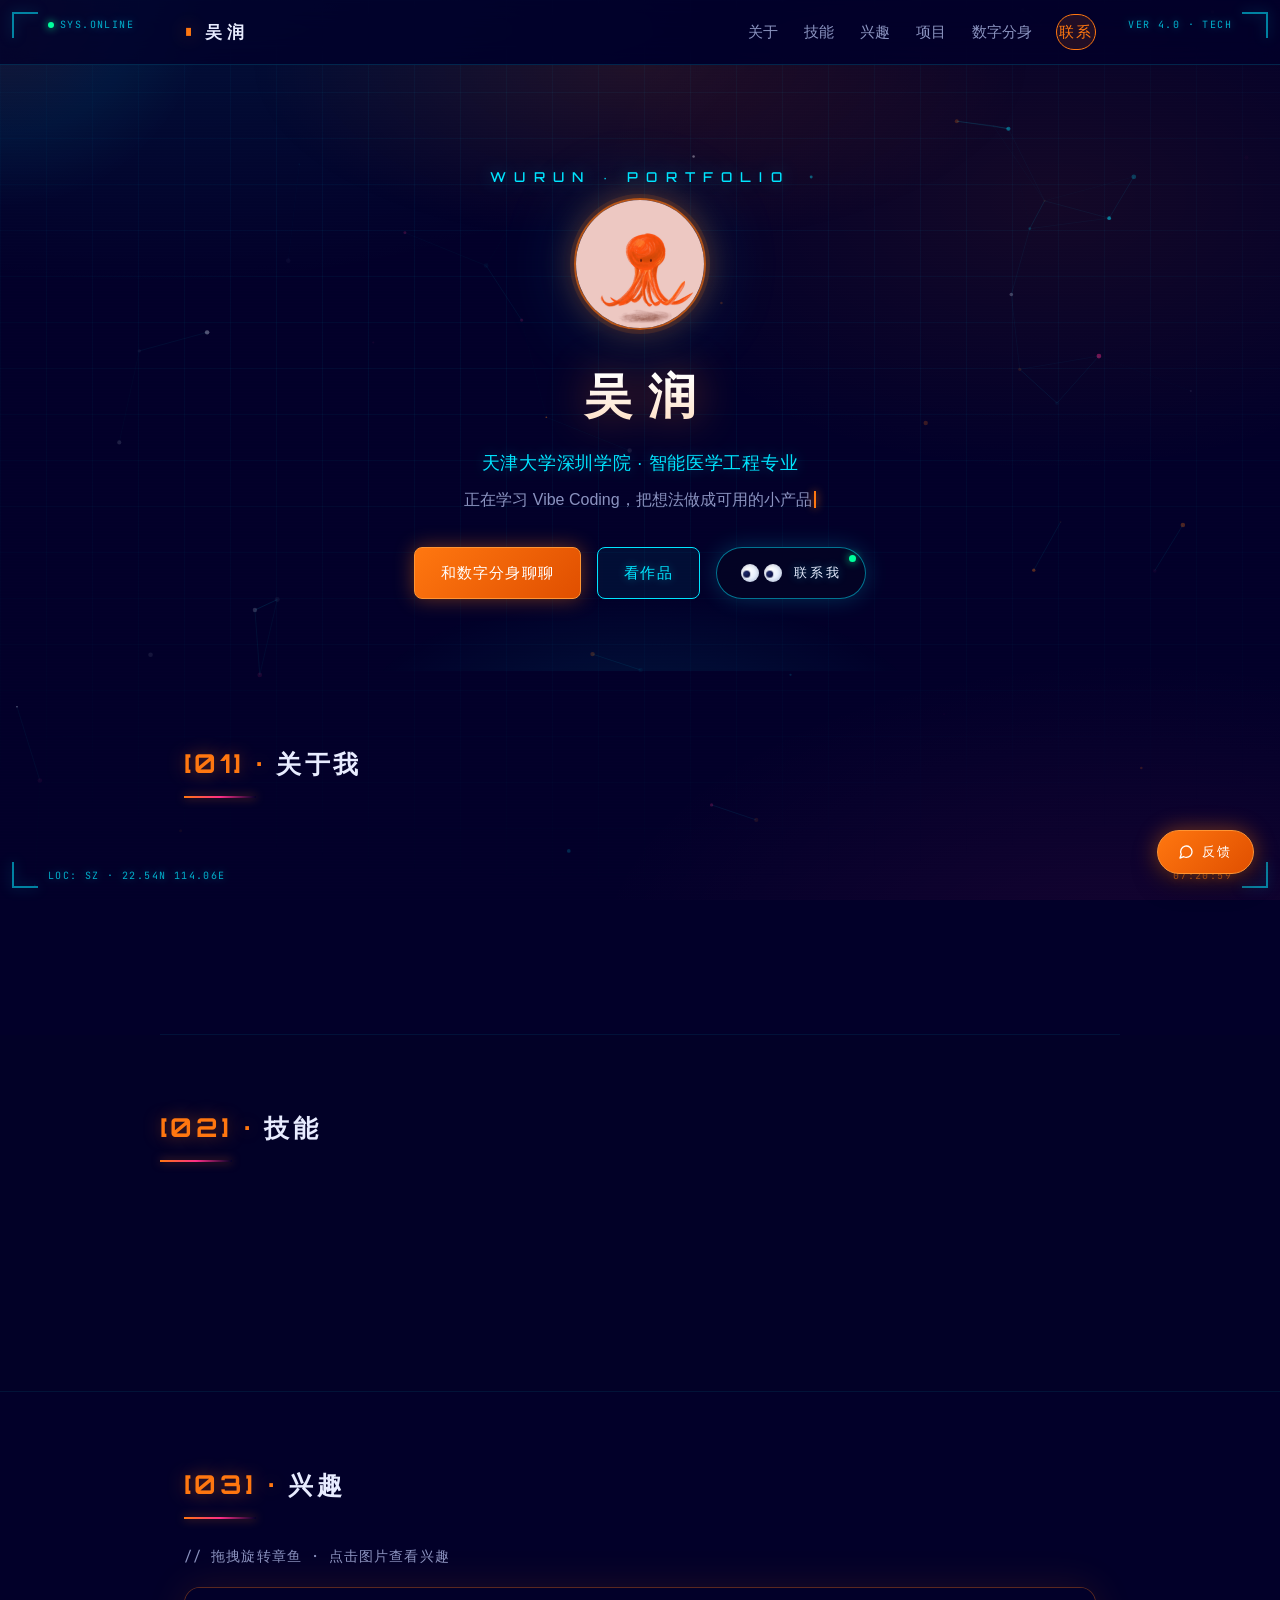
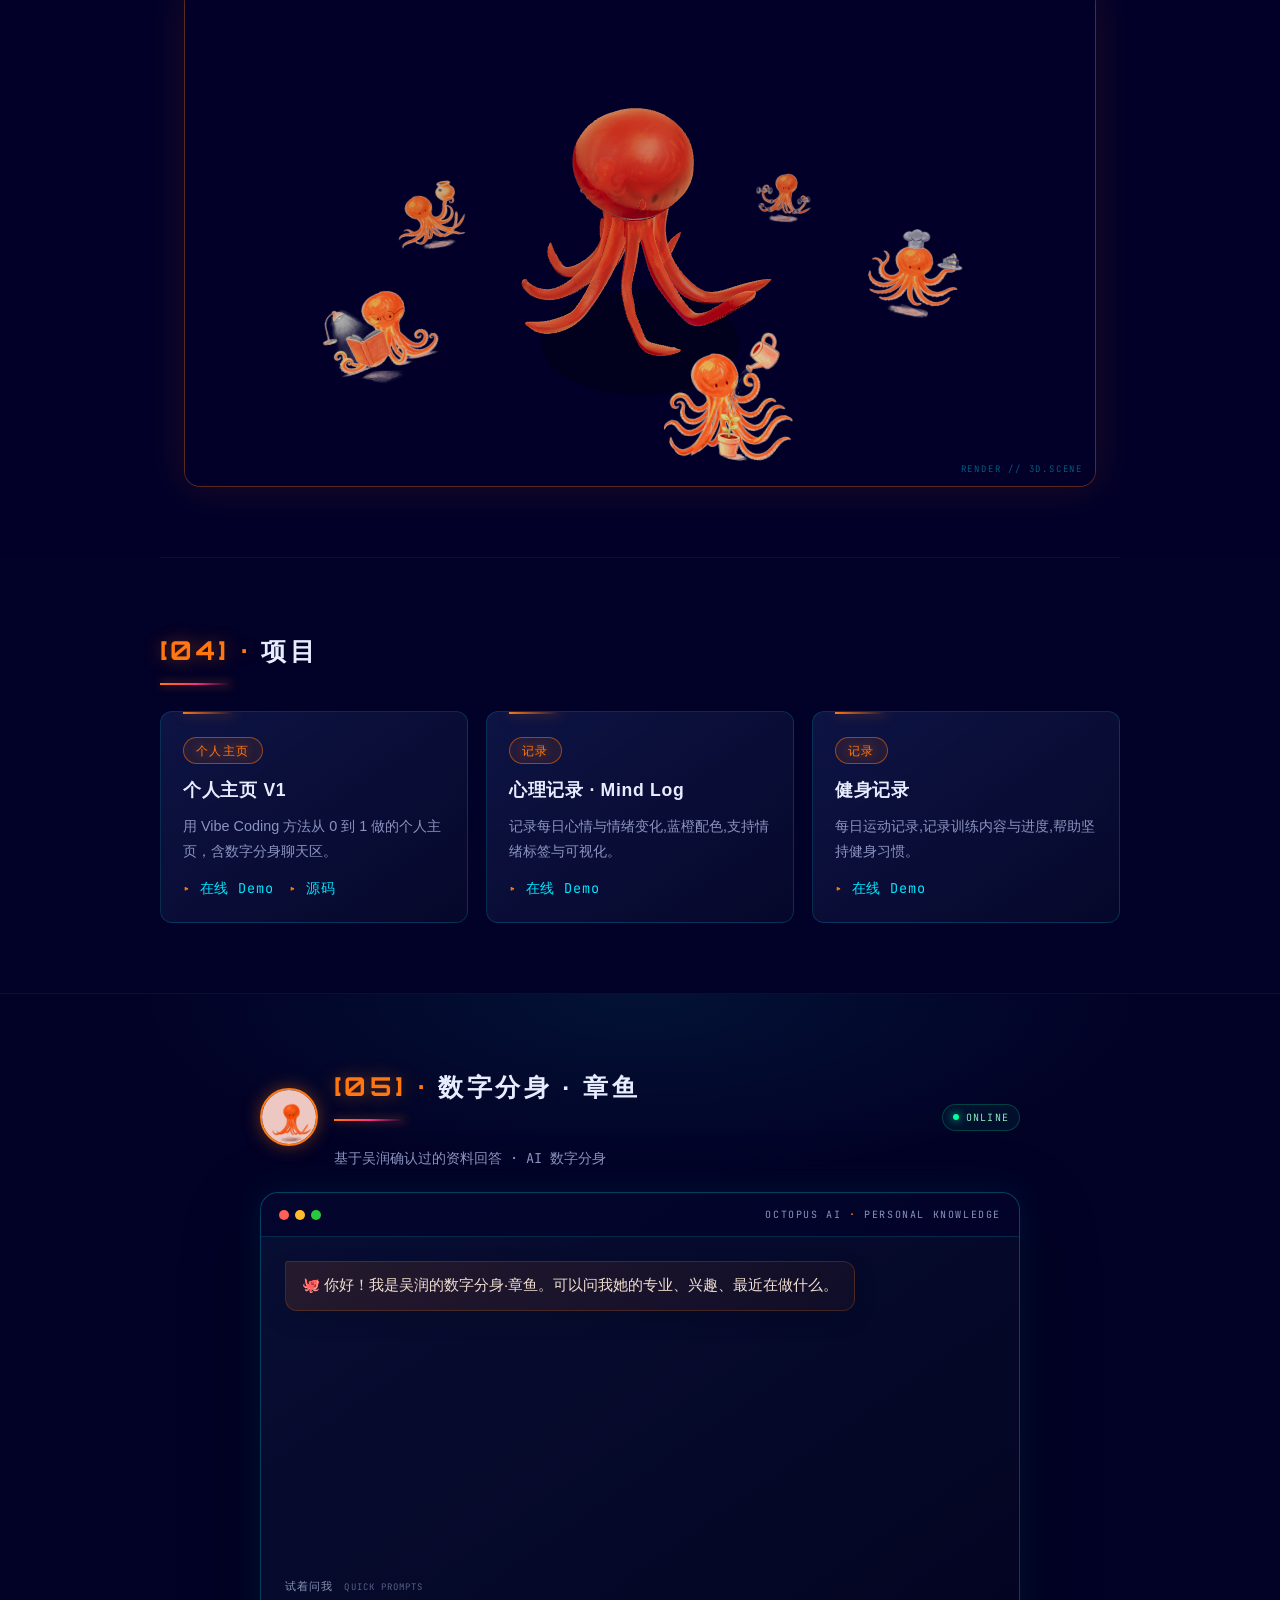
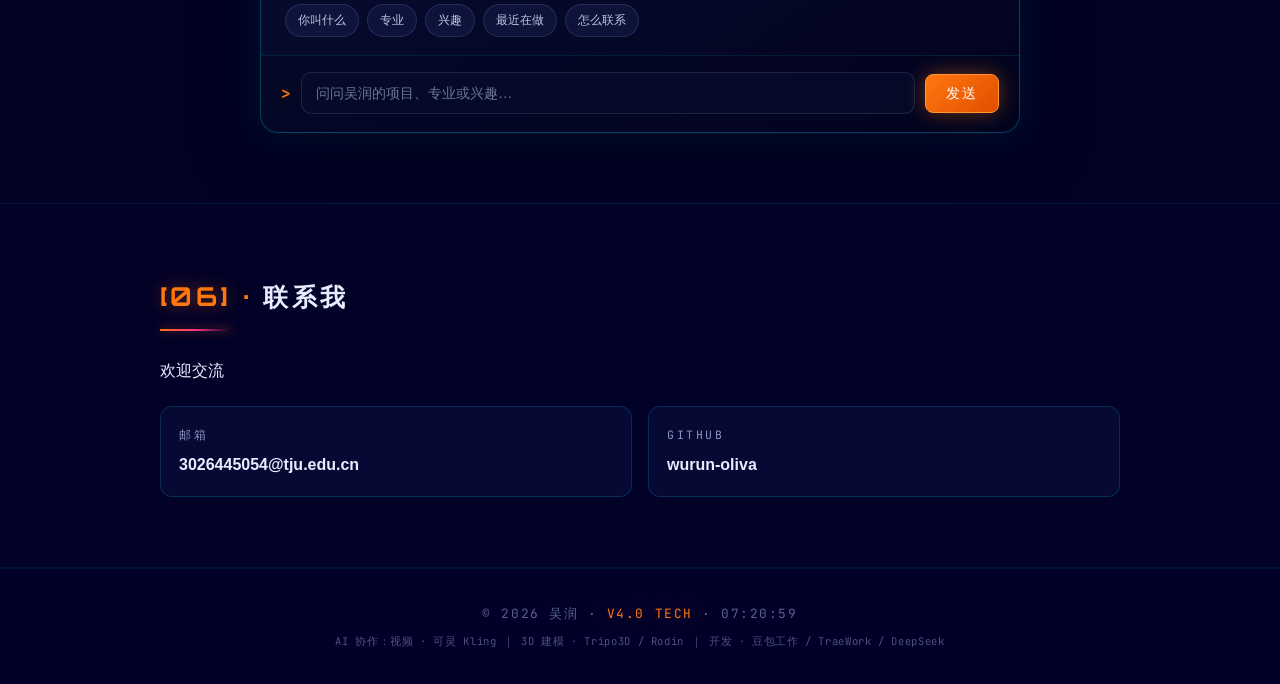
==== commit 7b358d57: "Polish digital twin chat experience" ====
--- a/index.html
+++ b/index.html
@@ -4,7 +4,7 @@
   <meta charset="UTF-8">
   <meta name="viewport" content="width=device-width, initial-scale=1.0">
   <title>吴润 · 个人主页</title>
-  <link rel="stylesheet" href="style.css?v=2.16">
+  <link rel="stylesheet" href="style.css?v=2.17">
 </head>
 <body>
 
@@ -112,7 +112,7 @@
       <img src="avatar.jpg" alt="吴润头像" class="avatar">
       <h1>吴润</h1>
       <p class="hero-tagline">天津大学深圳学院 · 智能医学工程专业</p>
-      <p class="hero-sub"><span id="typedLine"></span><span class="typed-caret"></span></p>
+          <p class="hero-sub"><span id="typedLine"></span><span class="typed-caret"></span></p>
       <div class="hero-cta">
         <a href="#twin" class="btn btn-primary">和数字分身聊聊</a>
         <a href="#projects" class="btn btn-ghost">看作品</a>
@@ -234,14 +234,16 @@
       <img src="octopus.jpg" alt="章鱼虚拟形象" class="twin-avatar" loading="lazy">
       <div>
         <h2>数字分身 · 章鱼</h2>
-        <p class="twin-hint">// 问我关于吴润的任何事，我替她回答</p>
-      </div>
+        <p class="twin-hint">基于吴润确认过的资料回答 · AI 数字分身</p>
+      </div>
+      <span class="twin-live"><i></i> ONLINE</span>
     </div>
     <div class="twin-window reveal">
-      <div class="win-bar"><span></span><span></span><span></span><em>octopus@twin ~ %</em></div>
+      <div class="win-bar"><span></span><span></span><span></span><em>OCTOPUS AI <b>·</b> PERSONAL KNOWLEDGE</em></div>
       <div class="chat-box" id="chatBox">
         <div class="msg msg-bot">你好！我是吴润的数字分身·章鱼。可以问我她的专业、兴趣、最近在做什么。</div>
       </div>
+      <div class="chat-quick-label">试着问我 <span>QUICK PROMPTS</span></div>
       <div class="chat-quick">
         <button class="chip" data-q="你叫什么">你叫什么</button>
         <button class="chip" data-q="专业">专业</button>
@@ -250,7 +252,7 @@
         <button class="chip" data-q="联系">怎么联系</button>
       </div>
       <form class="chat-input" id="chatForm">
-        <input type="text" id="chatInput" placeholder="输入你的问题…" autocomplete="off">
+        <input type="text" id="chatInput" placeholder="问问吴润的项目、专业或兴趣…" autocomplete="off" maxlength="2000" aria-label="输入你想问数字分身的问题">
         <button type="submit" class="btn btn-primary">发送</button>
       </form>
     </div>
--- a/style.css
+++ b/style.css
@@ -973,12 +973,22 @@
 .project-card {
   position: relative;
   padding: 24px 22px 22px;
-  background: var(--card);
+  background: linear-gradient(145deg, rgba(17, 25, 76, 0.78), rgba(7, 9, 43, 0.84));
   border: 1px solid var(--line);
   border-radius: 12px;
   backdrop-filter: blur(6px);
   transition: transform 0.3s, border-color 0.3s, box-shadow 0.3s;
   overflow: hidden;
+}
+.project-card::after {
+  content: '';
+  position: absolute;
+  top: 0;
+  left: 22px;
+  width: 52px;
+  height: 2px;
+  background: linear-gradient(90deg, var(--orange), transparent);
+  box-shadow: 0 0 12px rgba(255, 119, 16, 0.55);
 }
 .project-card::before {
   content: '';
@@ -1019,9 +1029,9 @@
 .project-links .link::before { content: '▸ '; color: var(--orange); }
 
 /* ---------- 数字分身：终端窗口 ---------- */
-.twin-section { max-width: none; background: rgba(4, 4, 38, 0.55); }
-.twin-section > * { max-width: 680px; margin-left: auto; margin-right: auto; }
-.twin-header { display: flex; align-items: center; gap: 16px; margin-bottom: 20px; }
+.twin-section { max-width: none; background: radial-gradient(700px 280px at 50% 0%, rgba(0, 229, 255, 0.075), transparent 72%), rgba(4, 4, 38, 0.55); }
+.twin-section > * { max-width: 760px; margin-left: auto; margin-right: auto; }
+.twin-header { display: flex; align-items: center; gap: 16px; margin-bottom: 22px; }
 .twin-avatar {
   width: 58px; height: 58px;
   border-radius: 50%;
@@ -1036,19 +1046,38 @@
   font-size: 0.85rem;
   margin-bottom: 0;
 }
+.twin-live {
+  display: inline-flex;
+  align-items: center;
+  gap: 7px;
+  margin-left: auto;
+  padding: 6px 10px;
+  border: 1px solid rgba(0, 255, 157, 0.2);
+  border-radius: 999px;
+  background: rgba(0, 255, 157, 0.055);
+  color: #8ce9c1;
+  font: 10px var(--font-mono);
+  letter-spacing: .12em;
+}
+.twin-live i { width: 6px; height: 6px; border-radius: 50%; background: #00ff9d; box-shadow: 0 0 9px #00ff9d; }
 .twin-window {
-  background: rgba(3, 3, 32, 0.92);
-  border: 1px solid var(--line);
-  border-radius: 12px;
+  background: linear-gradient(145deg, rgba(8, 15, 53, 0.98), rgba(3, 3, 32, 0.98));
+  border: 1px solid rgba(0, 229, 255, 0.25);
+  border-radius: 18px;
   overflow: hidden;
-  box-shadow: 0 0 34px rgba(0, 229, 255, 0.1);
+  box-shadow: 0 24px 80px rgba(0, 0, 0, .3), 0 0 38px rgba(0, 229, 255, .09), inset 0 1px rgba(255,255,255,.035);
+}
+.twin-section {
+  background:
+    radial-gradient(700px 260px at 50% 0%, rgba(0, 229, 255, 0.07), transparent 72%),
+    rgba(4, 4, 38, 0.55);
 }
 .twin-window .win-bar {
   display: flex;
   align-items: center;
   gap: 6px;
-  padding: 10px 14px;
-  background: rgba(2, 0, 41, 0.8);
+  padding: 13px 18px;
+  background: rgba(2, 0, 41, 0.62);
   border-bottom: 1px solid var(--line);
 }
 .twin-window .win-bar span {
@@ -1062,14 +1091,15 @@
   margin-left: auto;
   font-style: normal;
   font-family: var(--font-mono);
-  font-size: 11px;
-  letter-spacing: 0.14em;
-  color: var(--cyan);
-}
+  font-size: 10px;
+  letter-spacing: 0.16em;
+  color: #8795bf;
+}
+.twin-window .win-bar em b { color: var(--orange); }
 .chat-box {
   background: transparent;
-  padding: 18px;
-  height: 300px;
+  padding: 24px;
+  height: 340px;
   overflow-y: auto;
   margin-bottom: 0;
   display: flex;
@@ -1080,27 +1110,28 @@
 .chat-box::-webkit-scrollbar { width: 6px; }
 .chat-box::-webkit-scrollbar-thumb { background: rgba(0, 229, 255, 0.35); }
 .msg {
-  max-width: 82%;
-  padding: 10px 14px;
-  border-radius: 4px;
+  max-width: 84%;
+  padding: 12px 16px;
+  border-radius: 12px;
   font-size: 0.92rem;
   line-height: 1.6;
-  font-family: var(--font-mono);
+  font-family: var(--font-body);
+  box-shadow: 0 8px 24px rgba(0,0,0,.12);
 }
 .msg-bot {
-  background: rgba(255, 119, 16, 0.1);
-  border: 1px solid rgba(255, 119, 16, 0.3);
-  color: #ffd9b8;
+  background: linear-gradient(135deg, rgba(255, 119, 16, 0.12), rgba(255, 119, 16, 0.045));
+  border: 1px solid rgba(255, 119, 16, 0.2);
+  color: #f1dfd0;
   align-self: flex-start;
-  border-left: 3px solid var(--orange);
+  border-top-left-radius: 3px;
 }
 .msg-bot::before { content: '🐙 '; }
 .msg-user {
-  background: rgba(0, 229, 255, 0.08);
-  border: 1px solid rgba(0, 229, 255, 0.3);
-  color: #c8f6ff;
+  background: linear-gradient(135deg, rgba(0, 229, 255, 0.12), rgba(0, 229, 255, 0.045));
+  border: 1px solid rgba(0, 229, 255, 0.2);
+  color: #d7f5fb;
   align-self: flex-end;
-  border-right: 3px solid var(--cyan);
+  border-top-right-radius: 3px;
 }
 .msg-user::before { content: '> '; color: var(--cyan); }
 .msg .typing-caret {
@@ -1111,30 +1142,33 @@
   margin-left: 2px;
   animation: caretBlink 0.7s step-end infinite;
 }
-.chat-quick { display: flex; flex-wrap: wrap; gap: 8px; padding: 14px; }
+.chat-quick-label { padding: 0 24px 8px; color: #8995b8; font-size: 11px; letter-spacing: .08em; }
+.chat-quick-label span { margin-left: 8px; color: #566286; font: 9px var(--font-mono); letter-spacing: .12em; }
+.chat-quick { display: flex; flex-wrap: wrap; gap: 8px; padding: 0 24px 18px; }
 .chip {
-  padding: 6px 14px;
-  border-radius: 6px;
-  border: 1px solid var(--line);
-  background: rgba(13, 17, 66, 0.5);
-  font-family: var(--font-mono);
-  font-size: 0.82rem;
-  color: #c6cdf2;
+  padding: 7px 12px;
+  border-radius: 999px;
+  border: 1px solid rgba(126, 151, 207, .2);
+  background: rgba(23, 33, 79, 0.48);
+  font-family: var(--font-body);
+  font-size: 0.78rem;
+  color: #bac6e4;
   cursor: pointer;
   transition: all 0.2s;
 }
 .chip:hover {
-  border-color: var(--orange);
-  color: var(--orange);
-  background: rgba(255, 119, 16, 0.1);
-  box-shadow: 0 0 14px rgba(255, 119, 16, 0.25);
+  border-color: rgba(0, 229, 255, .48);
+  color: #e9fbff;
+  background: rgba(0, 229, 255, 0.09);
+  box-shadow: 0 0 16px rgba(0, 229, 255, 0.12);
 }
 .chat-input {
   display: flex;
   align-items: center;
   gap: 10px;
-  padding: 14px;
-  border-top: 1px solid var(--line);
+  padding: 16px 20px 18px;
+  border-top: 1px solid rgba(0, 229, 255, .11);
+  background: rgba(1, 4, 28, .32);
 }
 .chat-input::before {
   content: '>';
@@ -1145,18 +1179,18 @@
 }
 .chat-input input {
   flex: 1;
-  padding: 10px 12px;
-  border: 1px solid transparent;
-  border-radius: 6px;
-  background: transparent;
-  font-family: var(--font-mono);
-  font-size: 0.92rem;
+  padding: 12px 14px;
+  border: 1px solid rgba(116, 138, 187, .2);
+  border-radius: 10px;
+  background: rgba(8, 13, 43, .72);
+  font-family: var(--font-body);
+  font-size: 0.9rem;
   color: var(--text);
   outline: none;
   transition: border-color 0.2s;
 }
-.chat-input input::placeholder { color: var(--dim); }
-.chat-input input:focus { border-color: var(--line-strong); }
+.chat-input input::placeholder { color: #697596; }
+.chat-input input:focus { border-color: rgba(0, 229, 255, .5); box-shadow: 0 0 0 3px rgba(0, 229, 255, .07); }
 .chat-input .btn {
   padding: 9px 20px;
   font-size: 0.85rem;
@@ -1233,6 +1267,16 @@
   .boot-log { font-size: 12px; }
   .intro-link { letter-spacing: 0.18em; padding: 12px 26px; }
   .intro-skip { top: 18px; right: 18px; }
+  .project-card { padding: 22px 18px 20px; }
+  .twin-header { gap: 12px; }
+  .twin-hint { font-size: .72rem; }
+  .twin-live { padding: 5px 8px; font-size: 9px; }
+  .chat-box { height: 320px; padding: 18px 14px; }
+  .msg { max-width: 92%; }
+  .chat-quick-label { padding-left: 14px; }
+  .chat-quick { padding: 0 14px 14px; gap: 7px; }
+  .chat-input { padding: 12px; gap: 7px; }
+  .chat-input .btn { padding: 9px 13px; }
 }
 
 /* 尊重系统「减弱动态效果」偏好 */
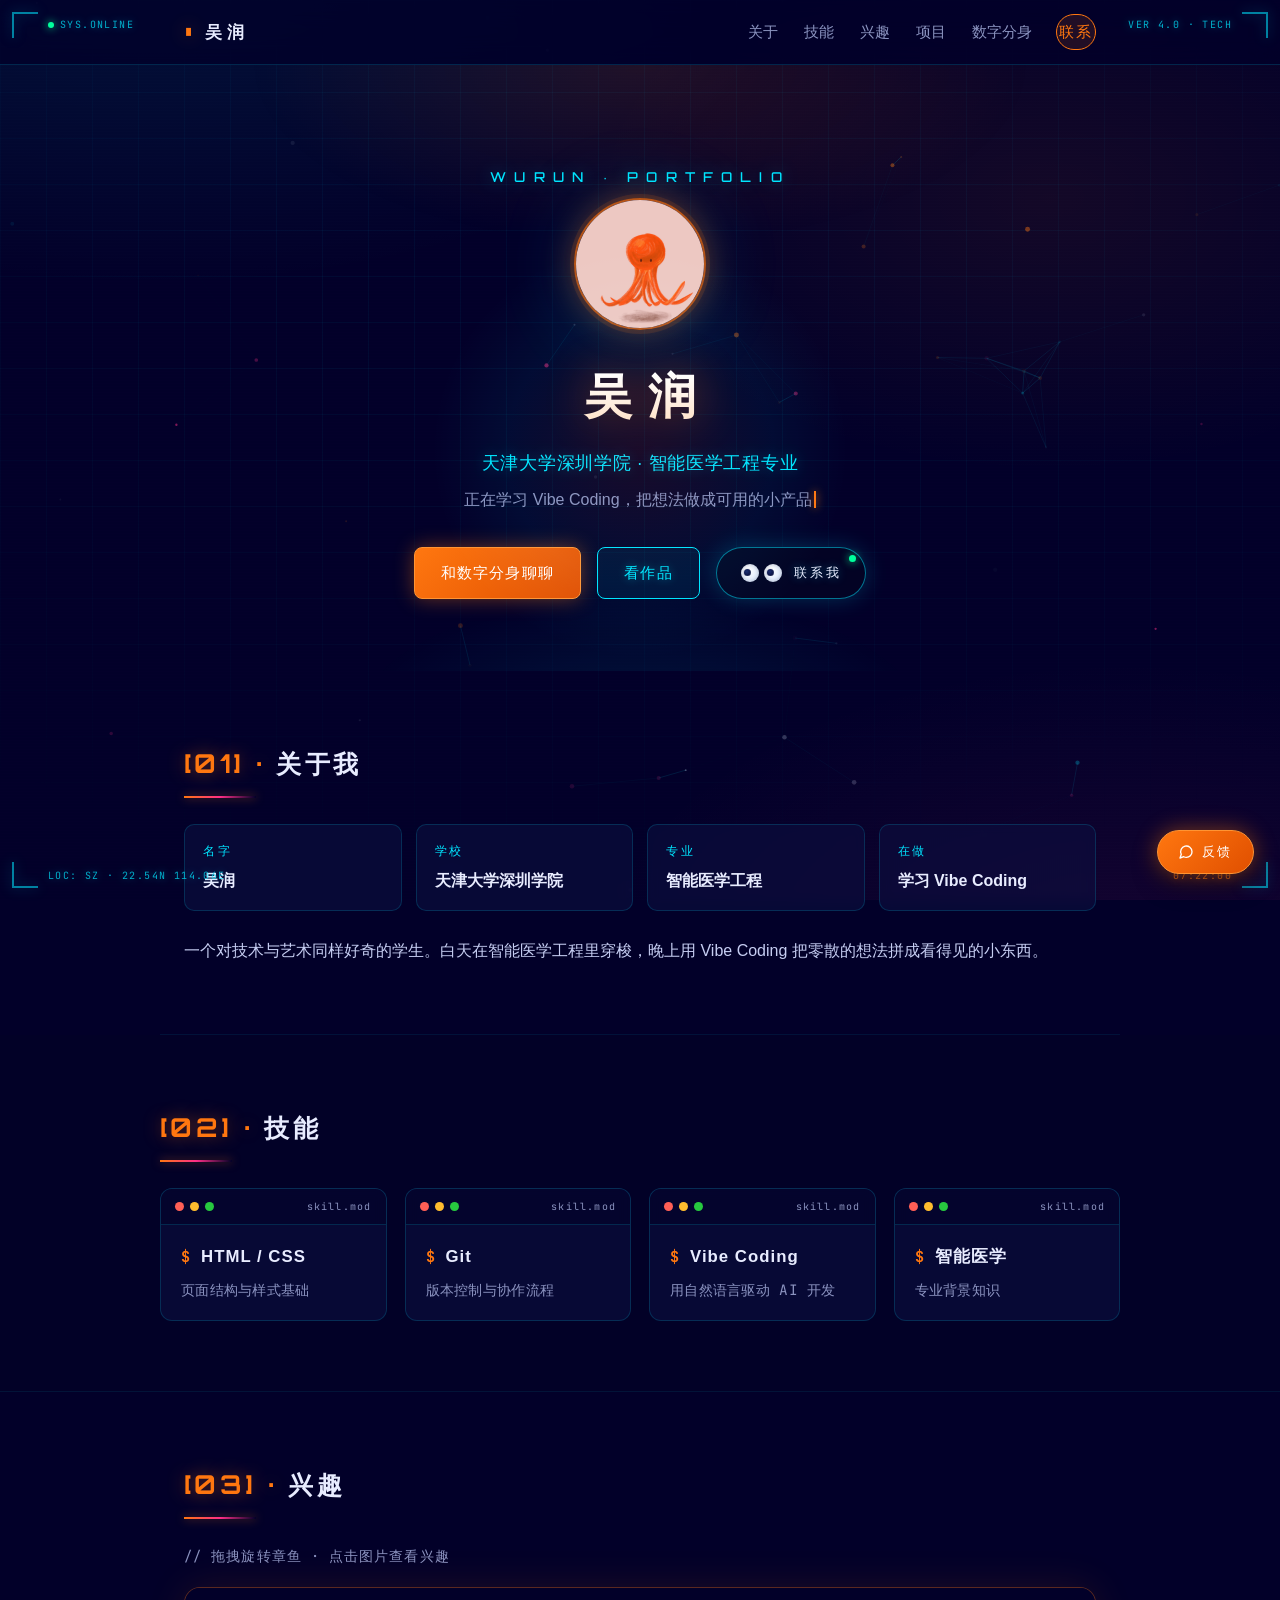
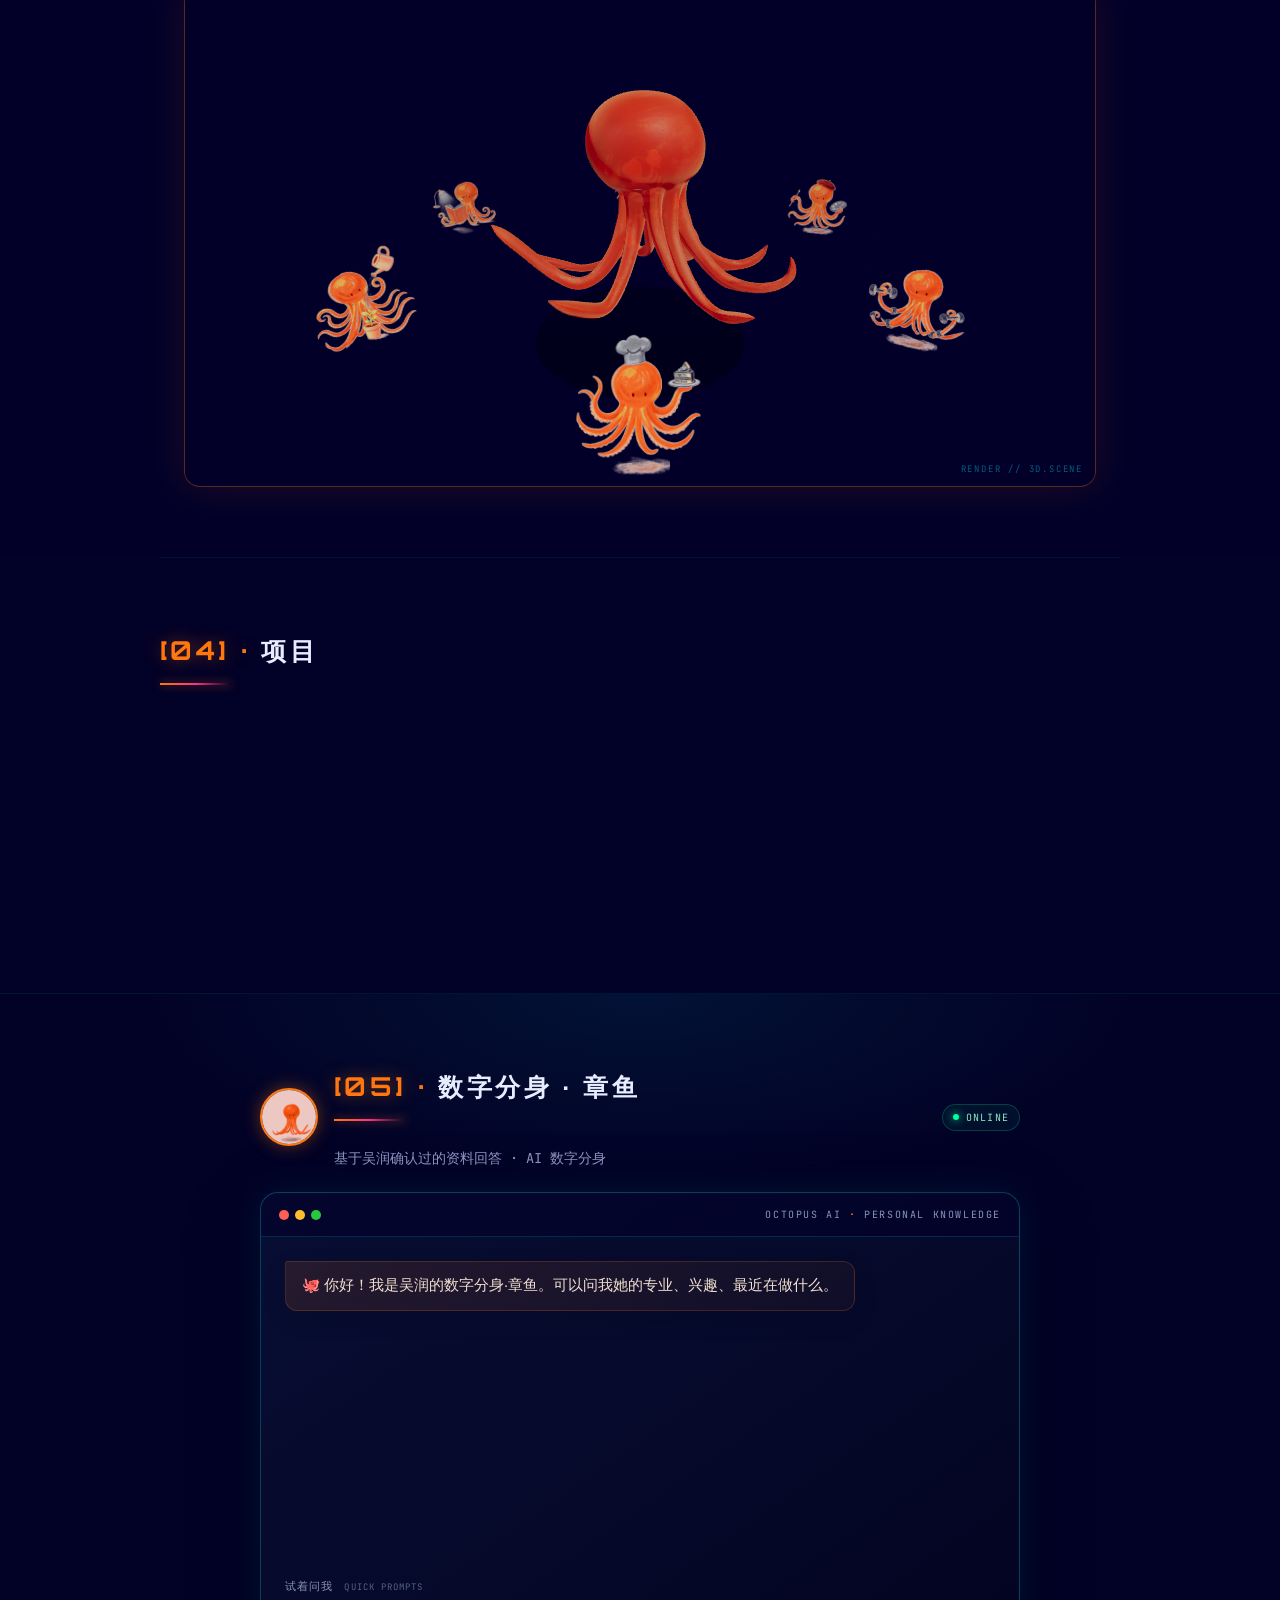
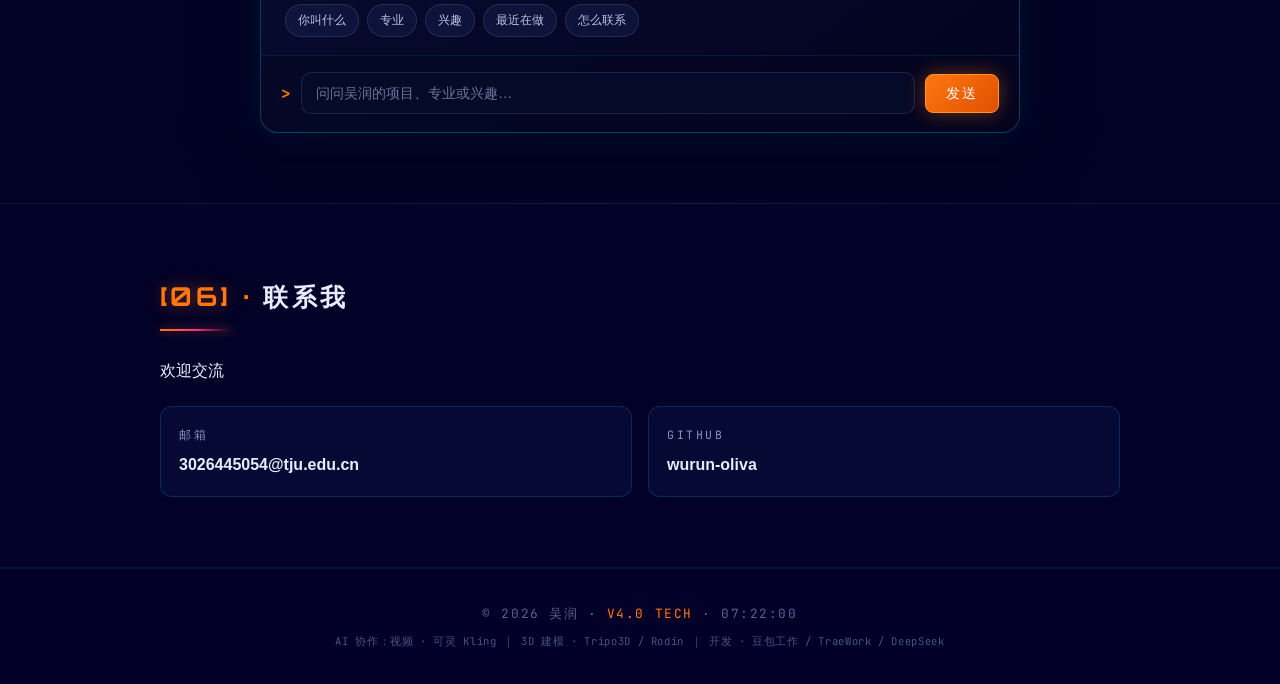
==== commit 0e8f9927: "Restore video intro with mobile fallback" ====
--- a/index.html
+++ b/index.html
@@ -29,9 +29,12 @@
     <span class="hud-badge bottom-right" id="hudClock">--:--:--</span>
   </div>
 
-  <!-- 开屏动画：章鱼主题动态背景（纯 CSS/SVG，不依赖视频，夸克/微信等 WebView 兼容） -->
+  <!-- 开屏视频优先；无法自动播放时用章鱼 CSS/SVG 背景兜底 -->
   <div class="intro-overlay no-video" id="introOverlay">
-    <!-- 章鱼主题动态背景（纯 CSS/SVG，不依赖 autoplay） -->
+    <video class="intro-video" id="introVideo" autoplay muted playsinline loop preload="auto" aria-hidden="true">
+      <source src="intro.mp4" type="video/mp4">
+    </video>
+    <!-- 移动端或浏览器拦截视频时显示动态背景 -->
     <div class="no-video-orb orb-cyan" aria-hidden="true"></div>
     <div class="no-video-orb orb-orange" aria-hidden="true"></div>
     <div class="no-video-octo" aria-hidden="true">
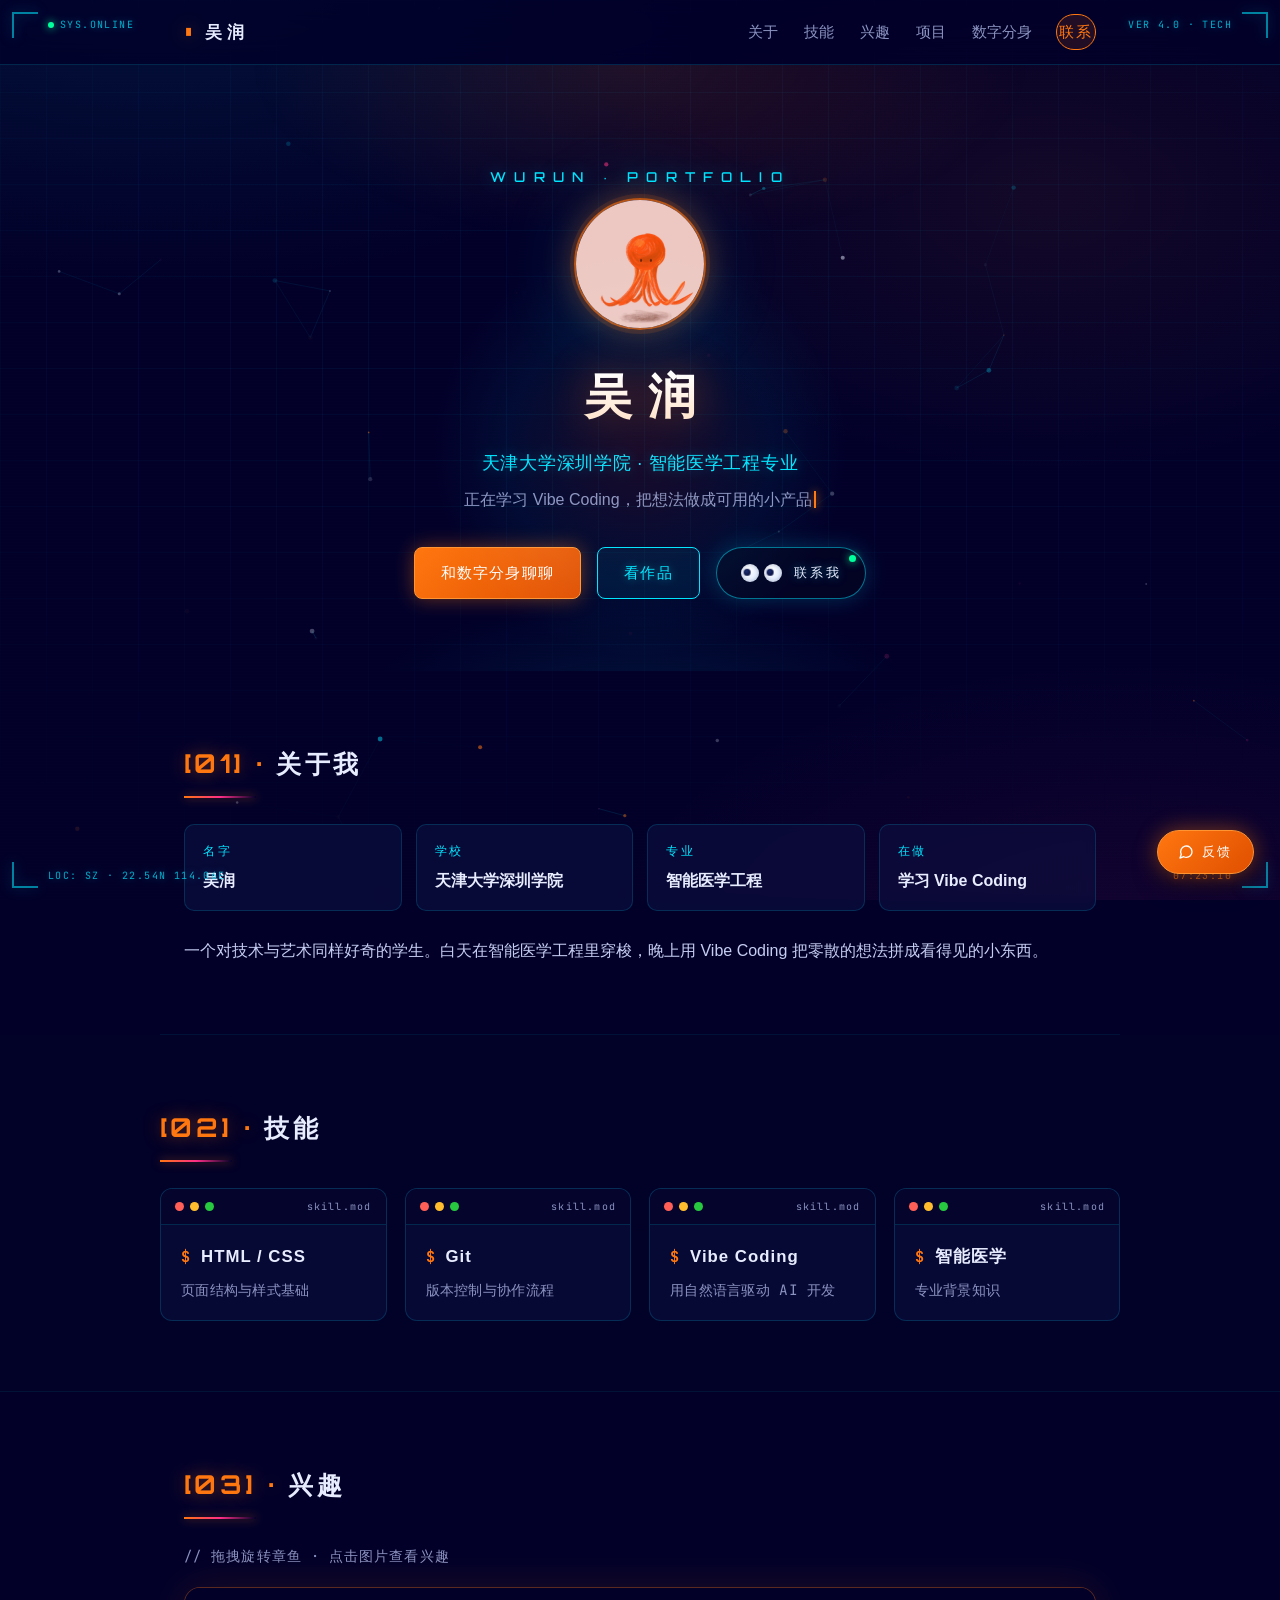
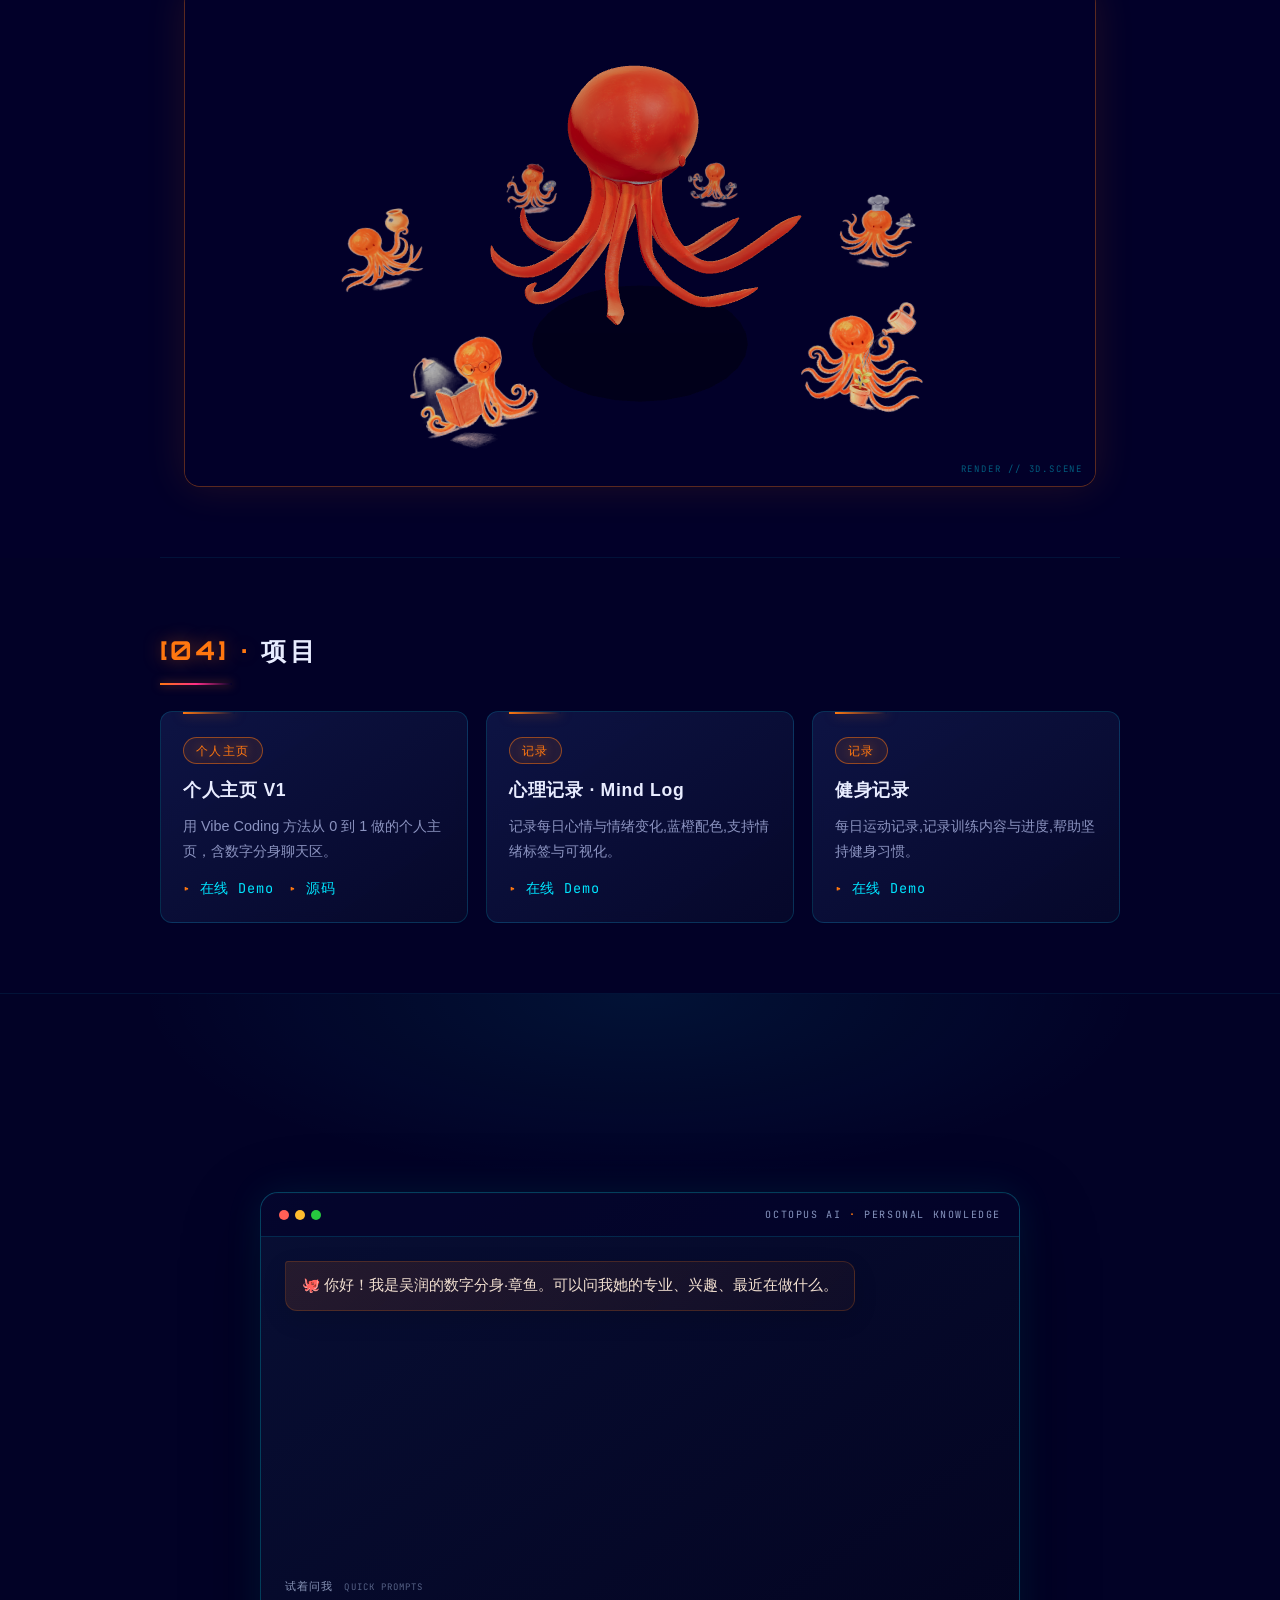
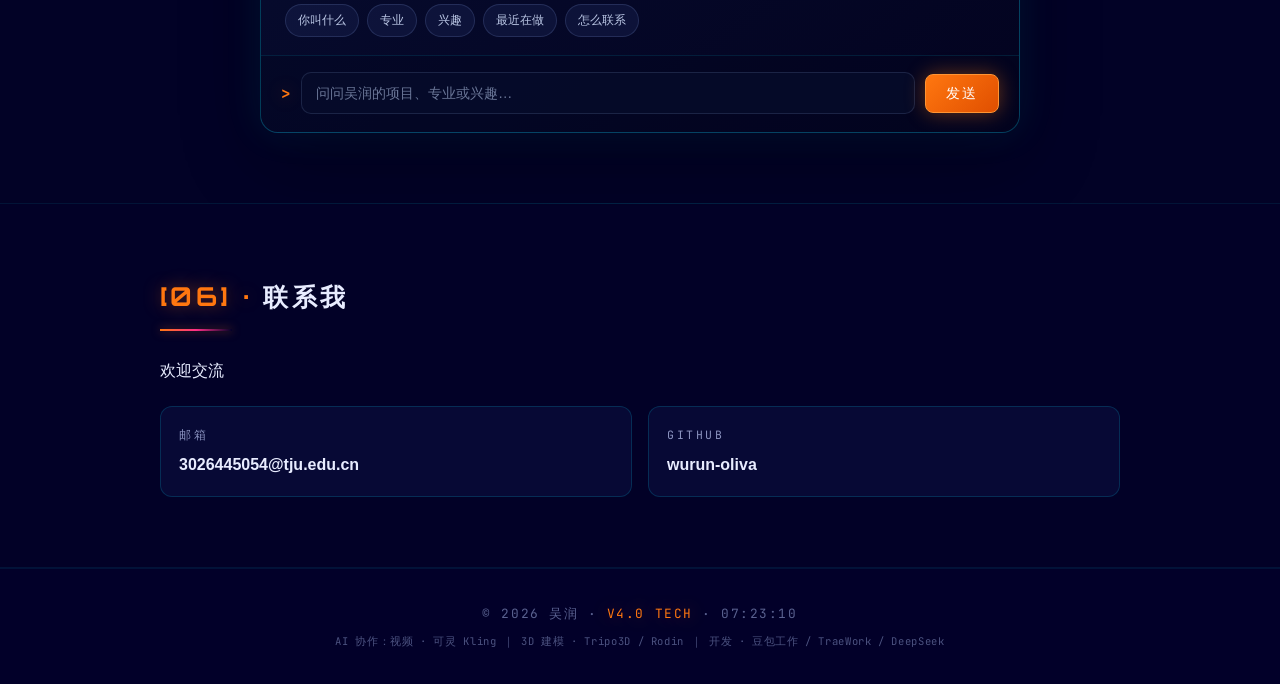
==== commit d43b3d6a: "Point hero contact button to contact section" ====
--- a/index.html
+++ b/index.html
@@ -119,7 +119,7 @@
       <div class="hero-cta">
         <a href="#twin" class="btn btn-primary">和数字分身聊聊</a>
         <a href="#projects" class="btn btn-ghost">看作品</a>
-        <a href="mailto:3026445054@tju.edu.cn" class="eye-cta" id="eyeCta" aria-label="联系我">
+        <a href="#contact" class="eye-cta" id="eyeCta" aria-label="跳转到联系方式">
           <span class="eye-cta-dot" aria-hidden="true"></span>
           <span class="eye-cta-eyes" aria-hidden="true">
             <span class="eye"><span class="pupil"></span></span>
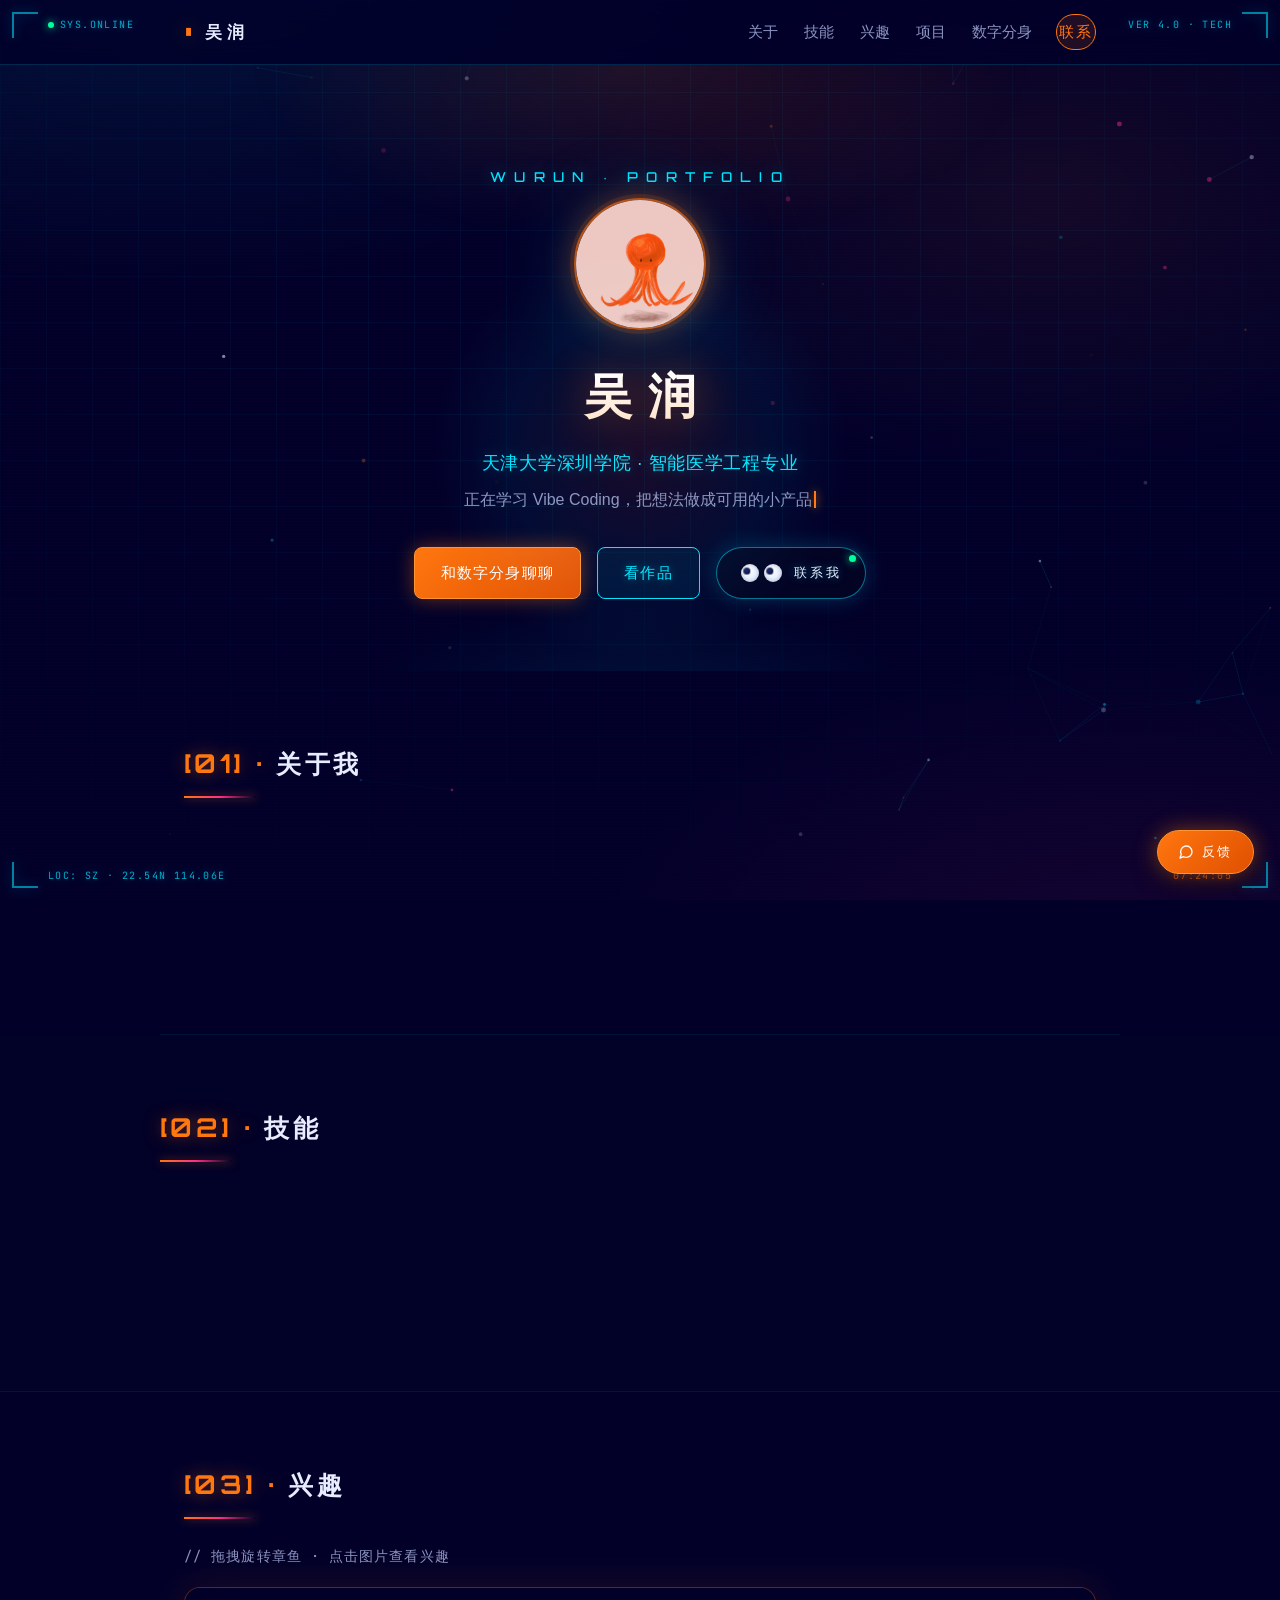
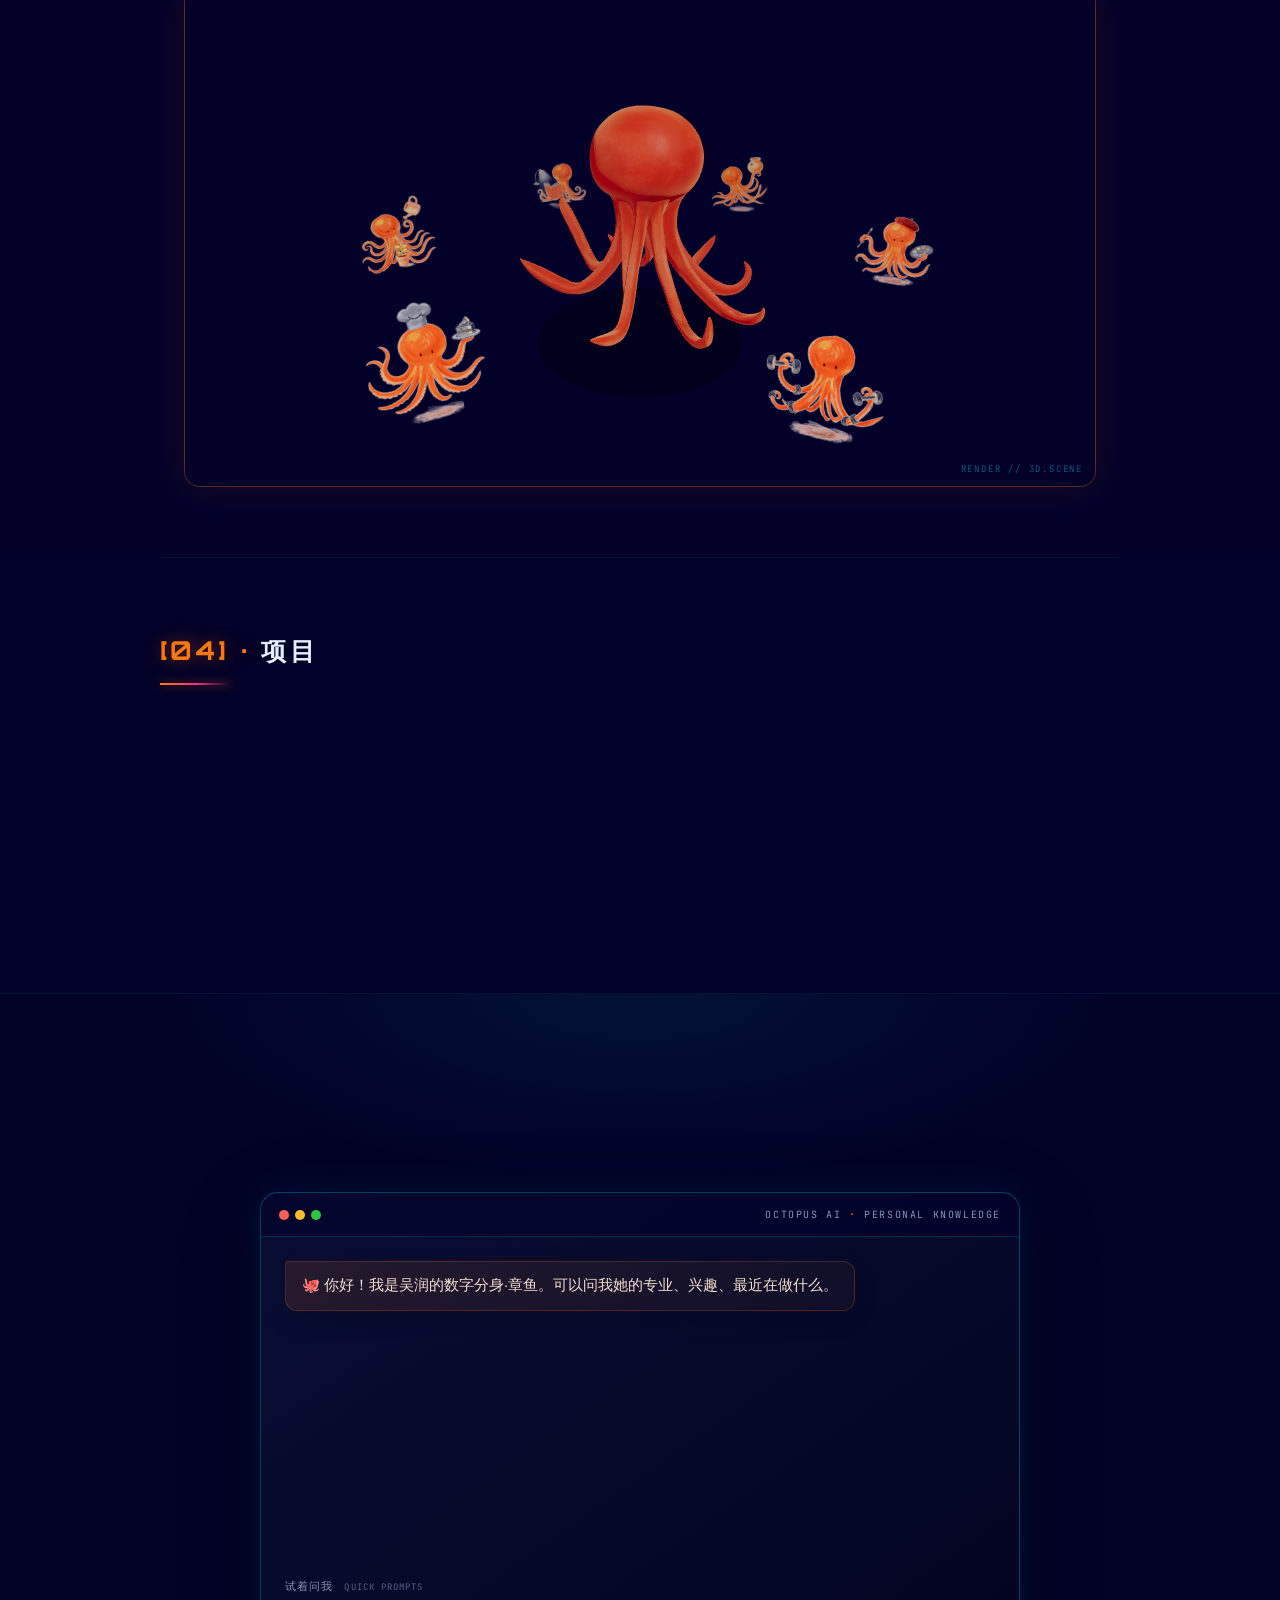
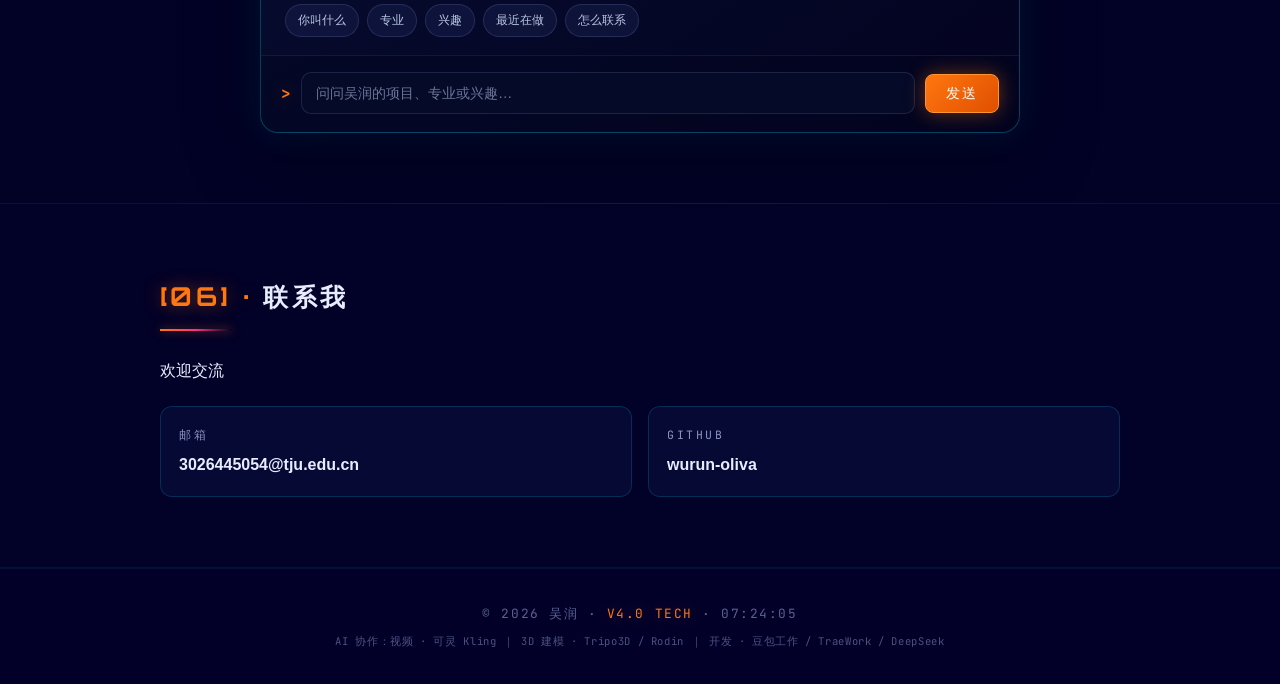
==== commit 41af2afa: "Fix project links and feedback error handling" ====
--- a/index.html
+++ b/index.html
@@ -208,8 +208,8 @@
         <h3>个人主页 V1</h3>
         <p>用 Vibe Coding 方法从 0 到 1 做的个人主页，含数字分身聊天区。</p>
         <div class="project-links">
-          <a href="#" class="link">在线 Demo</a>
-          <a href="#" class="link">源码</a>
+          <a href="https://wurun-oliva.github.io/vibe-coding-projects/" class="link" target="_blank" rel="noopener noreferrer">在线 Demo</a>
+          <a href="https://github.com/wurun-oliva/vibe-coding-projects" class="link" target="_blank" rel="noopener noreferrer">源码</a>
         </div>
       </article>
       <article class="project-card reveal">
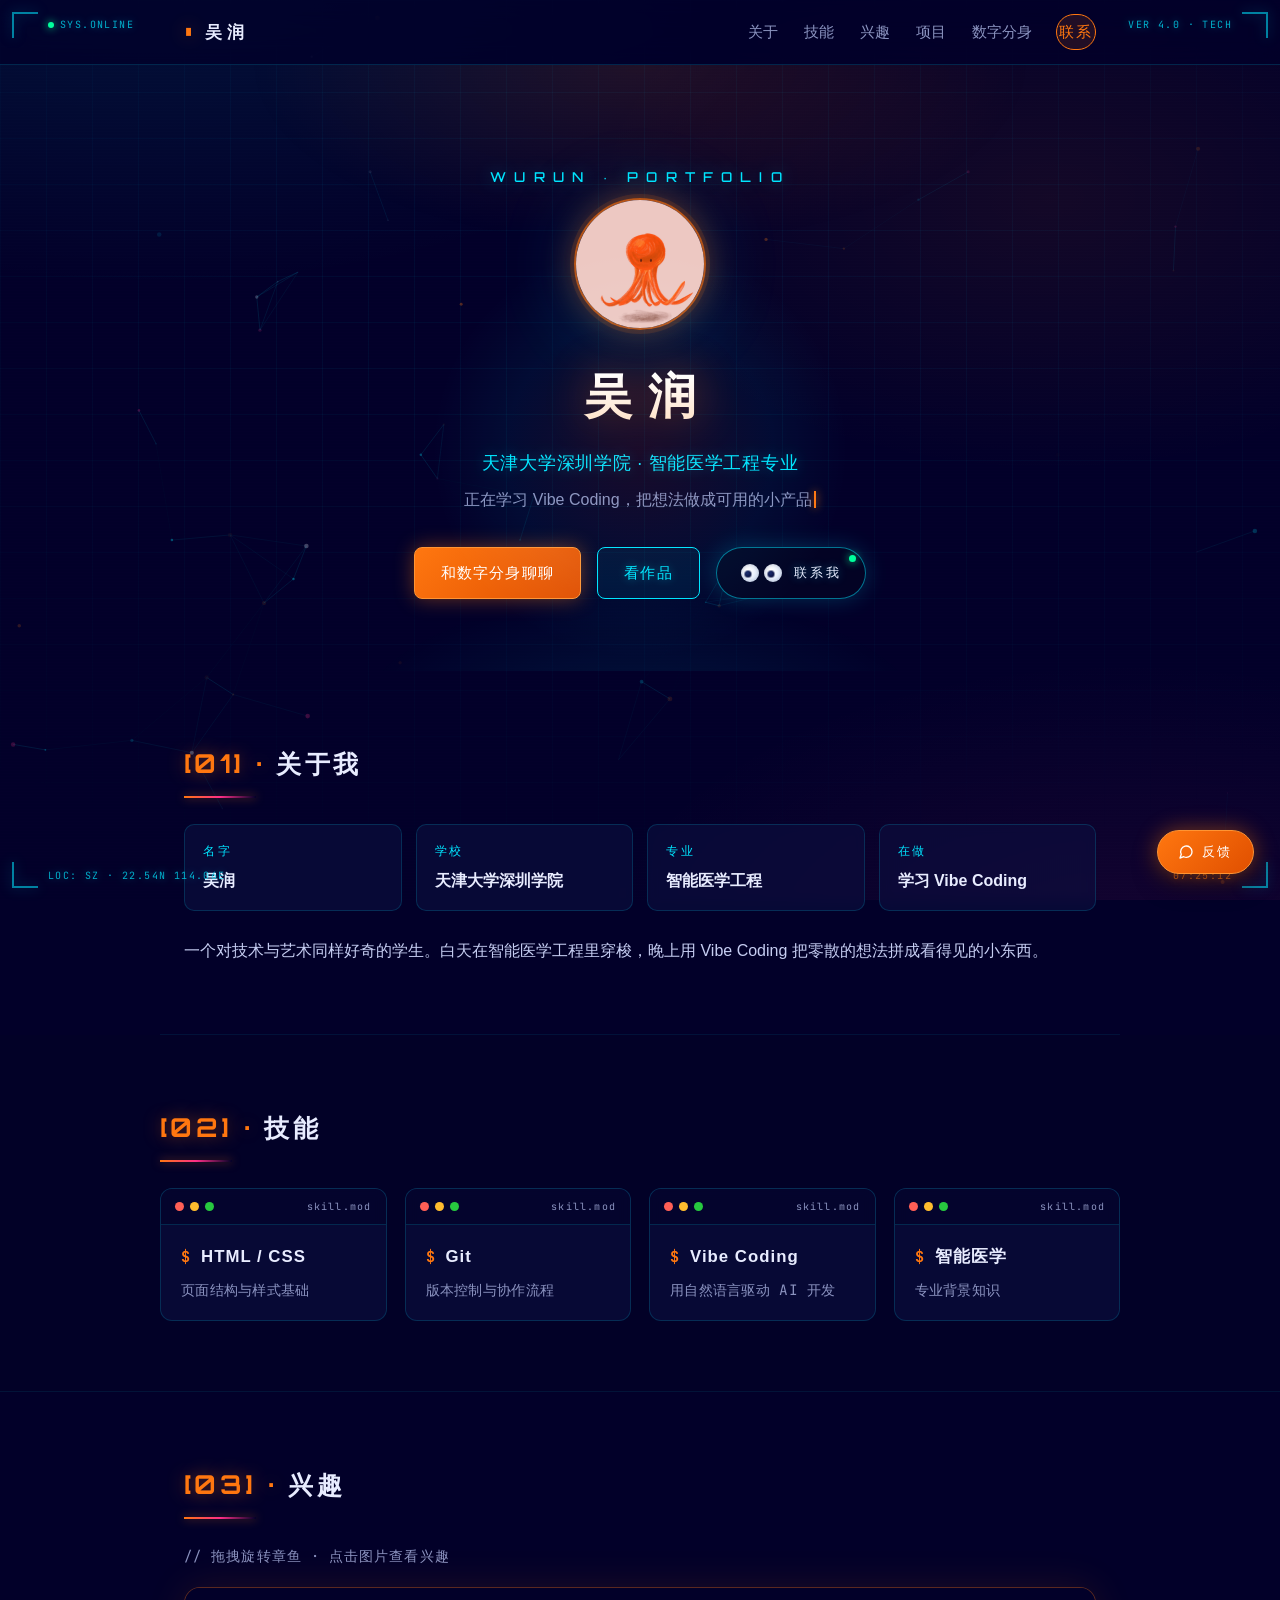
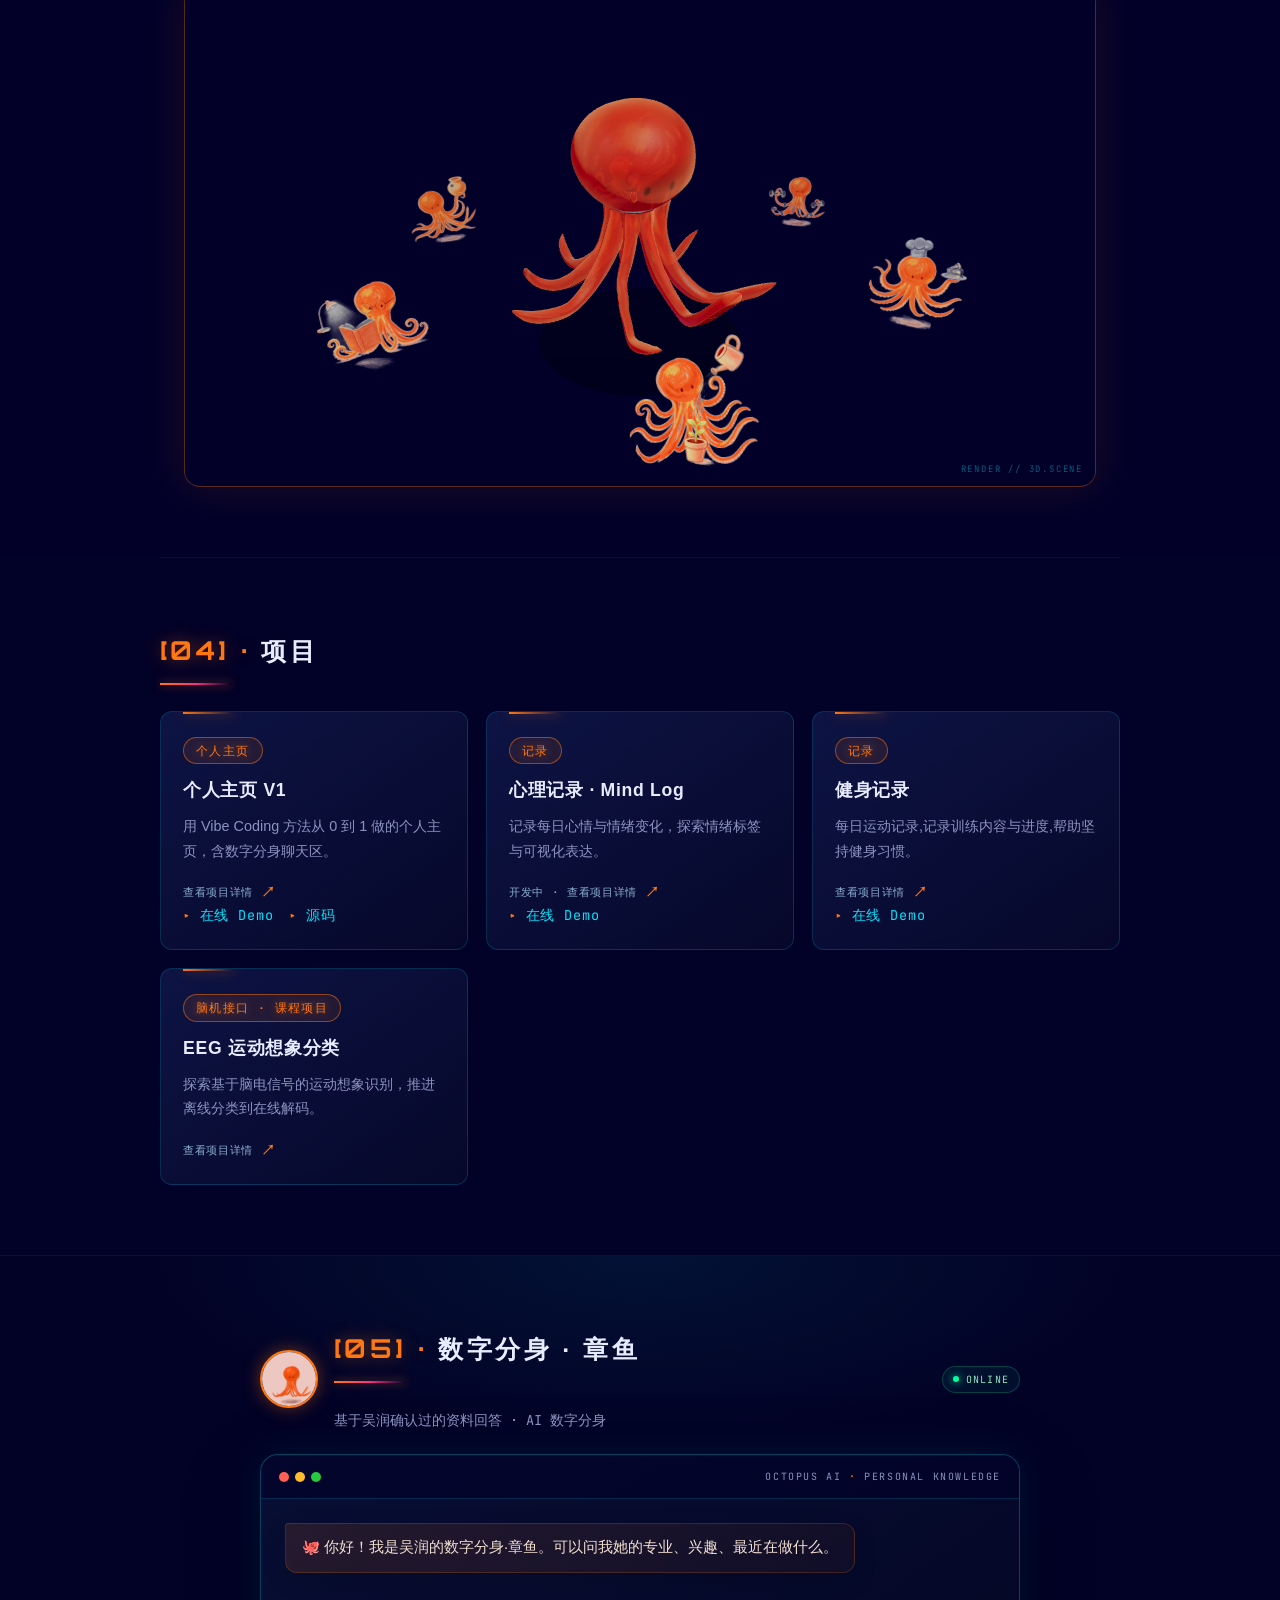
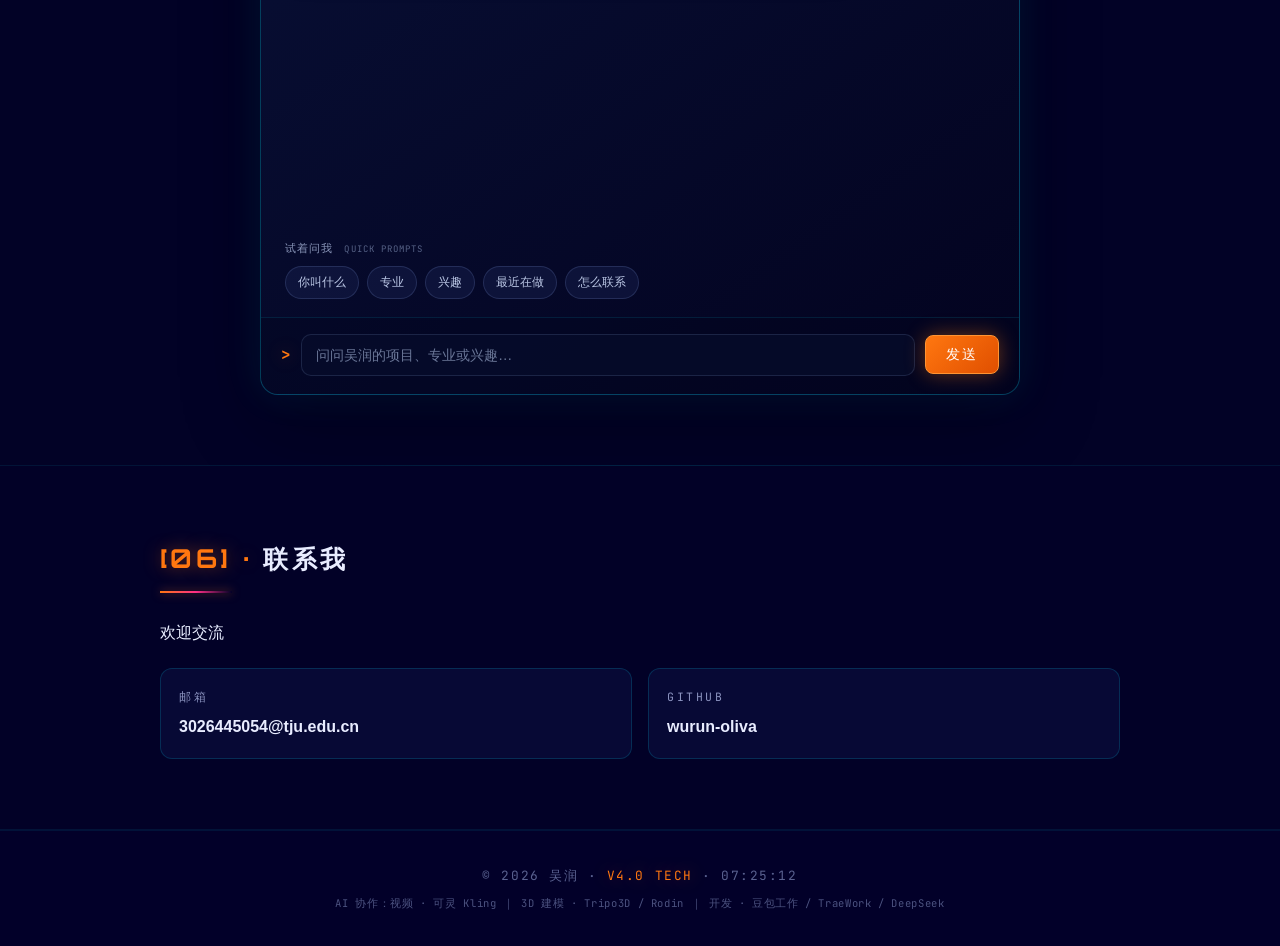
==== commit c66bf993: "Add EEG project details and waveform image" ====
--- a/index.html
+++ b/index.html
@@ -204,32 +204,60 @@
     <h2>项目</h2>
     <div class="project-grid">
       <article class="project-card reveal">
+        <button class="project-detail-trigger" type="button" data-project="portfolio" aria-label="查看个人主页项目详情">
         <div class="project-tag">个人主页</div>
         <h3>个人主页 V1</h3>
         <p>用 Vibe Coding 方法从 0 到 1 做的个人主页，含数字分身聊天区。</p>
+        <span class="project-detail-hint">查看项目详情 <b>↗</b></span>
+        </button>
         <div class="project-links">
           <a href="https://wurun-oliva.github.io/vibe-coding-projects/" class="link" target="_blank" rel="noopener noreferrer">在线 Demo</a>
           <a href="https://github.com/wurun-oliva/vibe-coding-projects" class="link" target="_blank" rel="noopener noreferrer">源码</a>
         </div>
       </article>
       <article class="project-card reveal">
+        <button class="project-detail-trigger" type="button" data-project="mindlog" aria-label="查看 Mind Log 项目详情">
         <div class="project-tag">记录</div>
         <h3>心理记录 · Mind Log</h3>
-        <p>记录每日心情与情绪变化,蓝橙配色,支持情绪标签与可视化。</p>
+        <p>记录每日心情与情绪变化，探索情绪标签与可视化表达。</p>
+        <span class="project-detail-hint">开发中 · 查看项目详情 <b>↗</b></span>
+        </button>
         <div class="project-links">
           <a href="mood-tracker.html" class="link">在线 Demo</a>
         </div>
       </article>
       <article class="project-card reveal">
+        <button class="project-detail-trigger" type="button" data-project="fitness" aria-label="查看健身记录项目详情">
         <div class="project-tag">记录</div>
         <h3>健身记录</h3>
         <p>每日运动记录,记录训练内容与进度,帮助坚持健身习惯。</p>
+        <span class="project-detail-hint">查看项目详情 <b>↗</b></span>
+        </button>
         <div class="project-links">
           <a href="sport-tracker.html" class="link">在线 Demo</a>
         </div>
       </article>
-    </div>
-  </section>
+      <article class="project-card reveal project-card-eeg">
+        <button class="project-detail-trigger" type="button" data-project="eeg" aria-label="查看 EEG 分类项目详情">
+          <div class="project-tag">脑机接口 · 课程项目</div>
+          <h3>EEG 运动想象分类</h3>
+          <p>探索基于脑电信号的运动想象识别，推进离线分类到在线解码。</p>
+          <span class="project-detail-hint">查看项目详情 <b>↗</b></span>
+        </button>
+      </article>
+    </div>
+  </section>
+
+  <div class="project-modal" id="projectModal" role="dialog" aria-modal="true" aria-labelledby="projectModalTitle" aria-hidden="true">
+    <div class="project-modal-panel">
+      <button class="project-modal-close" id="projectModalClose" type="button" aria-label="关闭项目详情">×</button>
+      <p class="project-modal-eyebrow" id="projectModalEyebrow">PROJECT / DETAIL</p>
+      <h2 id="projectModalTitle"></h2>
+      <p class="project-modal-summary" id="projectModalSummary"></p>
+      <div class="project-modal-content" id="projectModalContent"></div>
+      <div class="project-modal-links" id="projectModalLinks"></div>
+    </div>
+  </div>
 
   <!-- 数字分身聊天区 -->
   <section id="twin" class="section twin-section">
--- a/style.css
+++ b/style.css
@@ -1020,6 +1020,11 @@
 }
 .project-card h3 { font-size: 1.1rem; margin-bottom: 8px; letter-spacing: 0.04em; }
 .project-card p { color: var(--muted); font-size: 0.9rem; margin-bottom: 14px; }
+.project-detail-trigger { display:block; width:100%; padding:0; text-align:left; color:inherit; background:transparent; border:0; font:inherit; cursor:pointer; }
+.project-detail-trigger:focus-visible { outline:2px solid var(--cyan); outline-offset:5px; border-radius:8px; }
+.project-detail-hint { display:inline-flex; gap:8px; align-items:center; color:#8bafd1; font:11px var(--font-mono); letter-spacing:.06em; }
+.project-detail-hint b { color:var(--orange); font-size:14px; }
+.project-card:hover .project-detail-hint { color:var(--cyan); }
 .project-links { display: flex; gap: 16px; }
 .project-links .link {
   font-family: var(--font-mono);
@@ -1027,6 +1032,40 @@
   letter-spacing: 0.06em;
 }
 .project-links .link::before { content: '▸ '; color: var(--orange); }
+.project-modal { position:fixed; inset:0; z-index:100; display:flex; align-items:center; justify-content:center; padding:22px; background:rgba(1,3,24,.78); backdrop-filter:blur(10px); opacity:0; visibility:hidden; transition:opacity .24s,visibility .24s; }
+.project-modal.open { opacity:1; visibility:visible; }
+.project-modal-panel { position:relative; width:min(100%,680px); max-height:min(82vh,760px); overflow:auto; padding:34px clamp(22px,5vw,46px) 38px; border:1px solid rgba(0,229,255,.32); border-radius:18px; background:radial-gradient(500px 220px at 100% 0%,rgba(0,229,255,.09),transparent 70%),linear-gradient(145deg,#0b103b,#050626); box-shadow:0 28px 100px rgba(0,0,0,.58),0 0 38px rgba(0,229,255,.12); transform:translateY(14px) scale(.985); transition:transform .24s; }
+.project-modal.open .project-modal-panel { transform:none; }
+.project-modal-close { position:absolute; top:15px; right:18px; width:36px; height:36px; border:1px solid rgba(255,255,255,.12); border-radius:50%; color:#aab5d4; background:rgba(255,255,255,.04); font-size:23px; cursor:pointer; }
+.project-modal-eyebrow { color:var(--cyan); font:10px var(--font-mono); letter-spacing:.2em; }
+.project-modal-panel h2 { margin:10px 44px 10px 0; color:var(--text); font-size:clamp(1.35rem,4vw,1.8rem); }
+.project-modal-summary { margin-bottom:24px; color:#aab6d4; }
+.project-modal-content { display:grid; gap:16px; }
+.project-detail-block { padding:15px 17px; border:1px solid rgba(0,229,255,.12); border-radius:12px; background:rgba(6,10,43,.55); }
+.project-detail-block h3 { margin-bottom:7px; color:#ffbd8b; font-size:.9rem; }
+.project-detail-block p { color:#b7c1db; font-size:.88rem; line-height:1.75; }
+.project-detail-figure { margin:0; overflow:hidden; border:1px solid rgba(0,229,255,.2); border-radius:12px; background:#f7f8fb; }
+.project-detail-figure img { display:block; width:100%; height:auto; }
+.project-detail-figure figcaption { padding:11px 14px; color:#aebbd8; background:rgba(5,8,35,.96); font-size:.78rem; line-height:1.65; }
+.project-modal-links { display:flex; flex-wrap:wrap; gap:14px; margin-top:22px; }
+.project-modal-links a { padding:8px 13px; border:1px solid rgba(0,229,255,.24); border-radius:999px; font-size:.82rem; }
+body.project-modal-open { overflow:hidden; }
+.project-modal { position:fixed; inset:0; z-index:100; display:flex; align-items:center; justify-content:center; padding:22px; background:rgba(1,3,24,.78); backdrop-filter:blur(10px); opacity:0; visibility:hidden; transition:opacity .24s,visibility .24s; }
+.project-modal.open { opacity:1; visibility:visible; }
+.project-modal-panel { position:relative; width:min(100%,680px); max-height:min(82vh,760px); overflow:auto; padding:34px clamp(22px,5vw,46px) 38px; border:1px solid rgba(0,229,255,.32); border-radius:18px; background:radial-gradient(500px 220px at 100% 0%,rgba(0,229,255,.09),transparent 70%),linear-gradient(145deg,#0b103b,#050626); box-shadow:0 28px 100px rgba(0,0,0,.58),0 0 38px rgba(0,229,255,.12); transform:translateY(14px) scale(.985); transition:transform .24s; }
+.project-modal.open .project-modal-panel { transform:none; }
+.project-modal-close { position:absolute; top:15px; right:18px; width:36px; height:36px; border:1px solid rgba(255,255,255,.12); border-radius:50%; color:#aab5d4; background:rgba(255,255,255,.04); font-size:23px; cursor:pointer; }
+.project-modal-eyebrow { color:var(--cyan); font:10px var(--font-mono); letter-spacing:.2em; }
+.project-modal-panel h2 { margin:10px 44px 10px 0; color:var(--text); font-size:clamp(1.35rem,4vw,1.8rem); }
+.project-modal-summary { margin-bottom:24px; color:#aab6d4; }
+.project-modal-content { display:grid; gap:16px; }
+.project-detail-block { padding:15px 17px; border:1px solid rgba(0,229,255,.12); border-radius:12px; background:rgba(6,10,43,.55); }
+.project-detail-block h3 { margin-bottom:7px; color:#ffbd8b; font-size:.9rem; }
+.project-detail-block p,.project-detail-block li { color:#b7c1db; font-size:.88rem; line-height:1.75; }
+.project-detail-block ul { padding-left:20px; }
+.project-modal-links { display:flex; flex-wrap:wrap; gap:14px; margin-top:22px; }
+.project-modal-links a { padding:8px 13px; border:1px solid rgba(0,229,255,.24); border-radius:999px; font-size:.82rem; }
+body.project-modal-open { overflow:hidden; }
 
 /* ---------- 数字分身：终端窗口 ---------- */
 .twin-section { max-width: none; background: radial-gradient(700px 280px at 50% 0%, rgba(0, 229, 255, 0.075), transparent 72%), rgba(4, 4, 38, 0.55); }
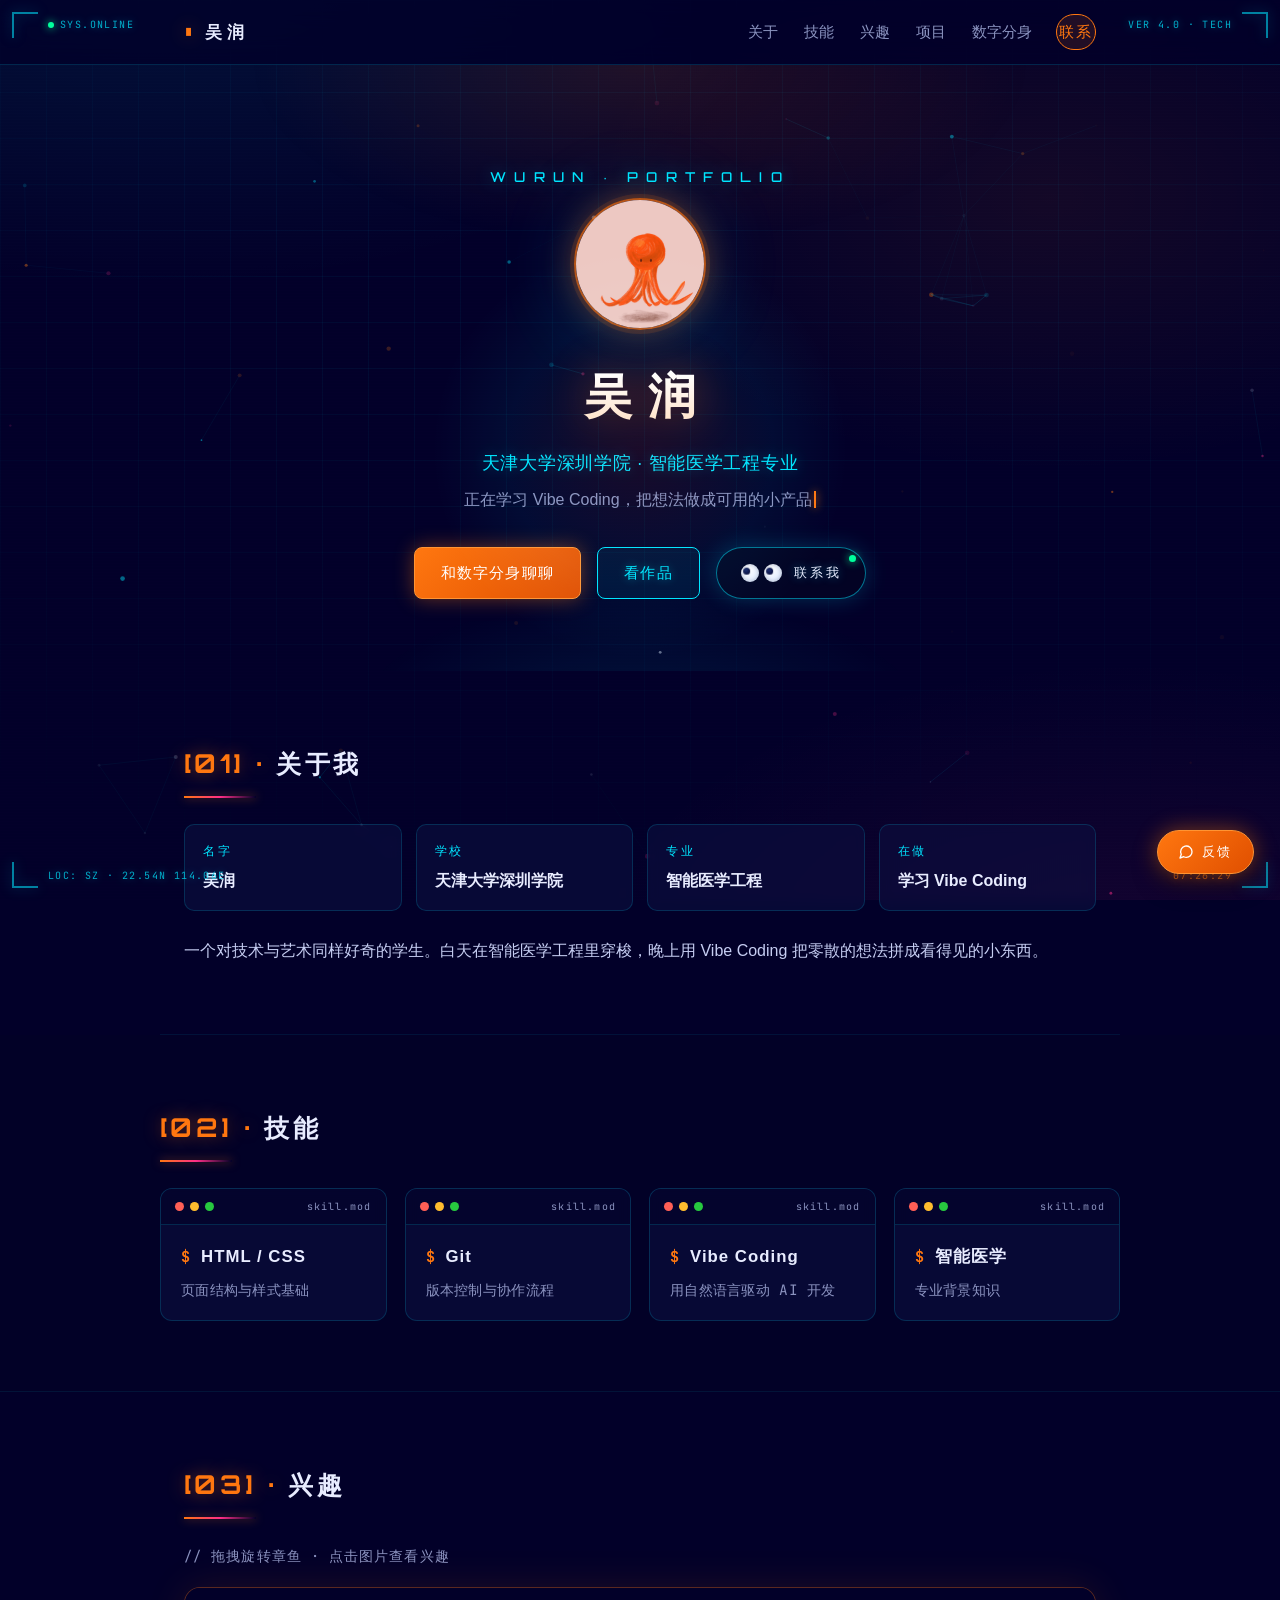
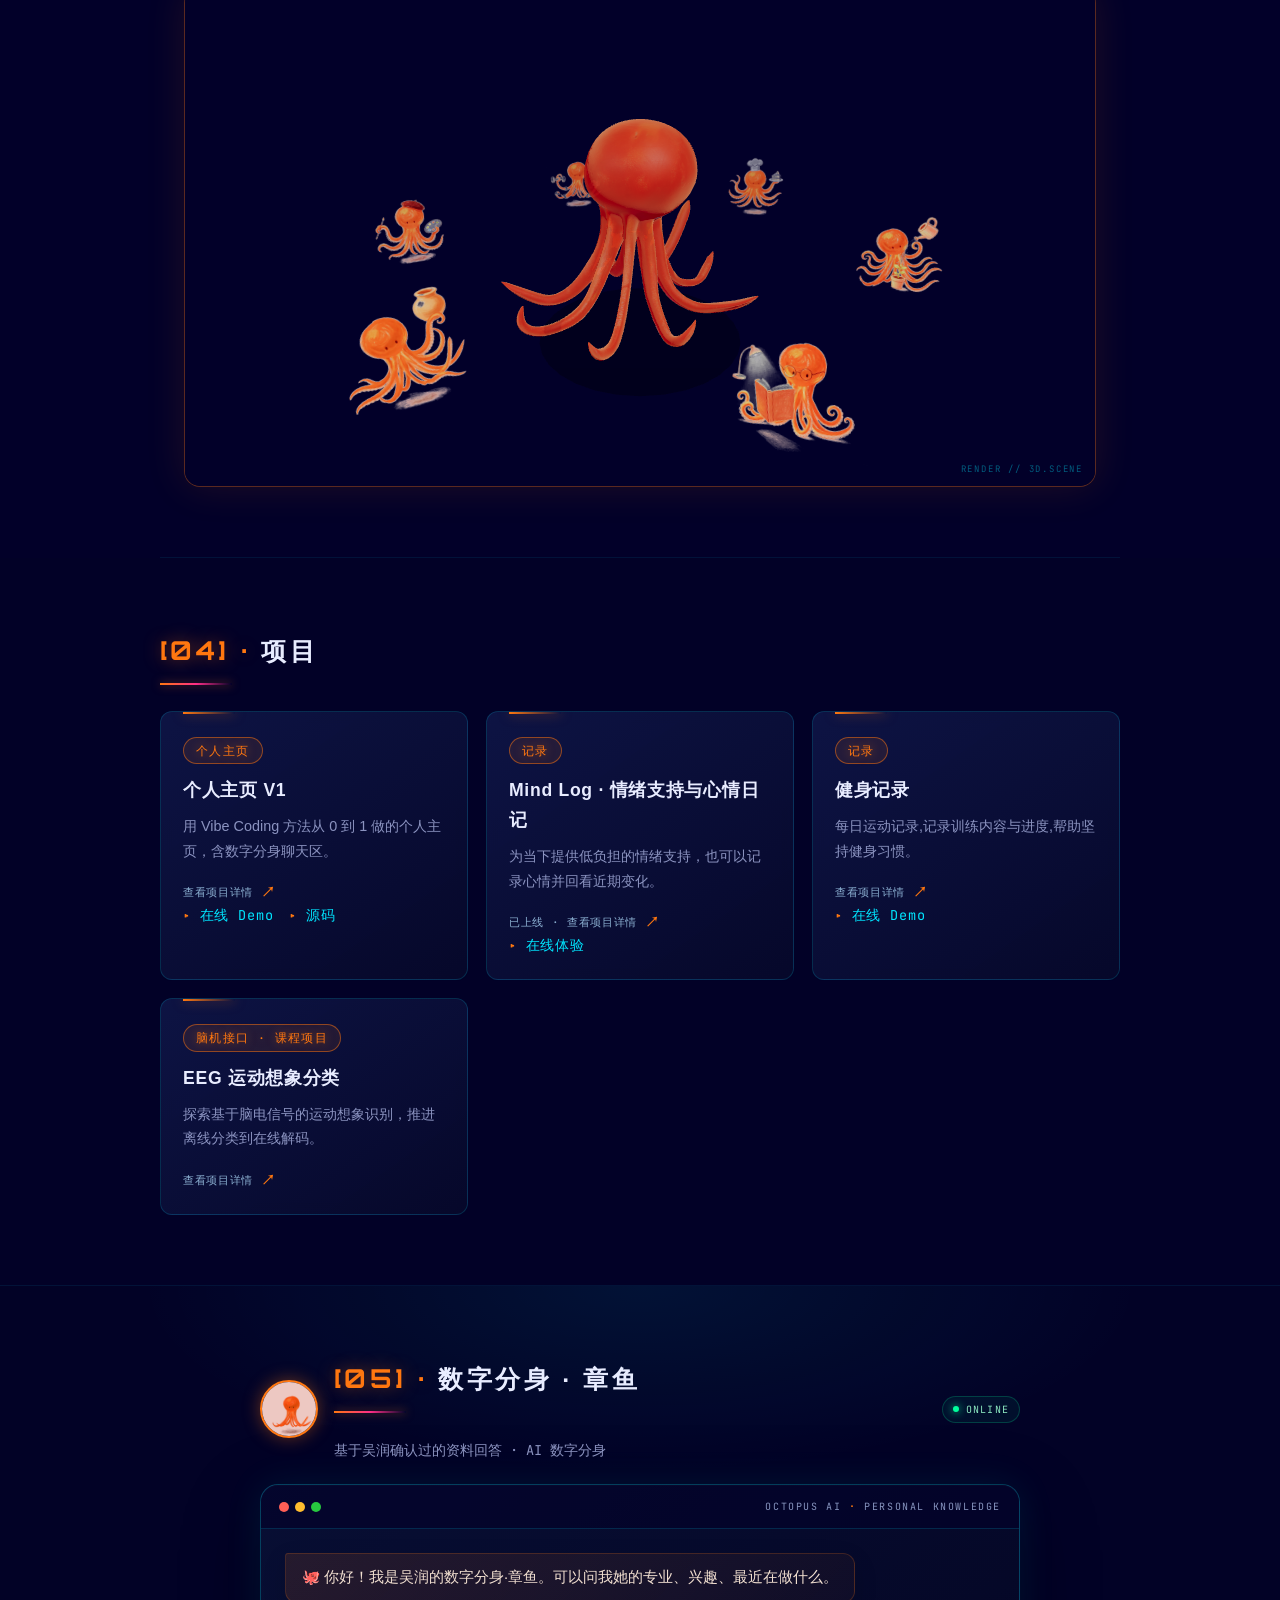
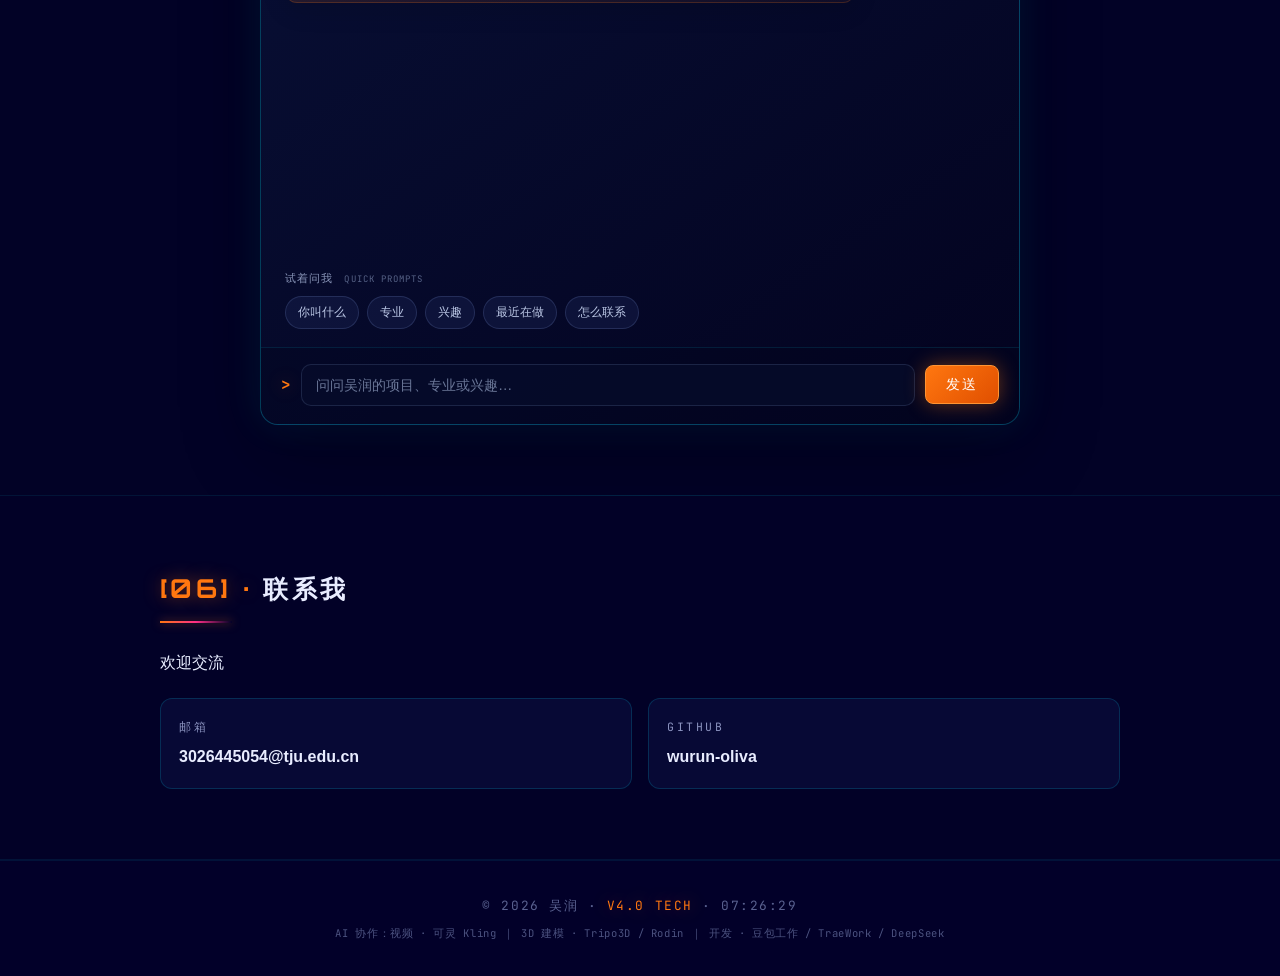
==== commit 7edee676: "Add Mind Log to portfolio" ====
--- a/index.html
+++ b/index.html
@@ -218,12 +218,12 @@
       <article class="project-card reveal">
         <button class="project-detail-trigger" type="button" data-project="mindlog" aria-label="查看 Mind Log 项目详情">
         <div class="project-tag">记录</div>
-        <h3>心理记录 · Mind Log</h3>
-        <p>记录每日心情与情绪变化，探索情绪标签与可视化表达。</p>
-        <span class="project-detail-hint">开发中 · 查看项目详情 <b>↗</b></span>
+        <h3>Mind Log · 情绪支持与心情日记</h3>
+        <p>为当下提供低负担的情绪支持，也可以记录心情并回看近期变化。</p>
+        <span class="project-detail-hint">已上线 · 查看项目详情 <b>↗</b></span>
         </button>
         <div class="project-links">
-          <a href="mood-tracker.html" class="link">在线 Demo</a>
+          <a href="mind-log.html" class="link">在线体验</a>
         </div>
       </article>
       <article class="project-card reveal">
@@ -364,7 +364,7 @@
     </div>
   </div>
 
-  <script src="app.js?v=2.12"></script>
+  <script src="app.js?v=2.13"></script>
   <script src="effects.js?v=2.8"></script>
   <script src="libs/supabase/supabase.min.js"></script>
   <script src="feedback.js?v=1"></script>
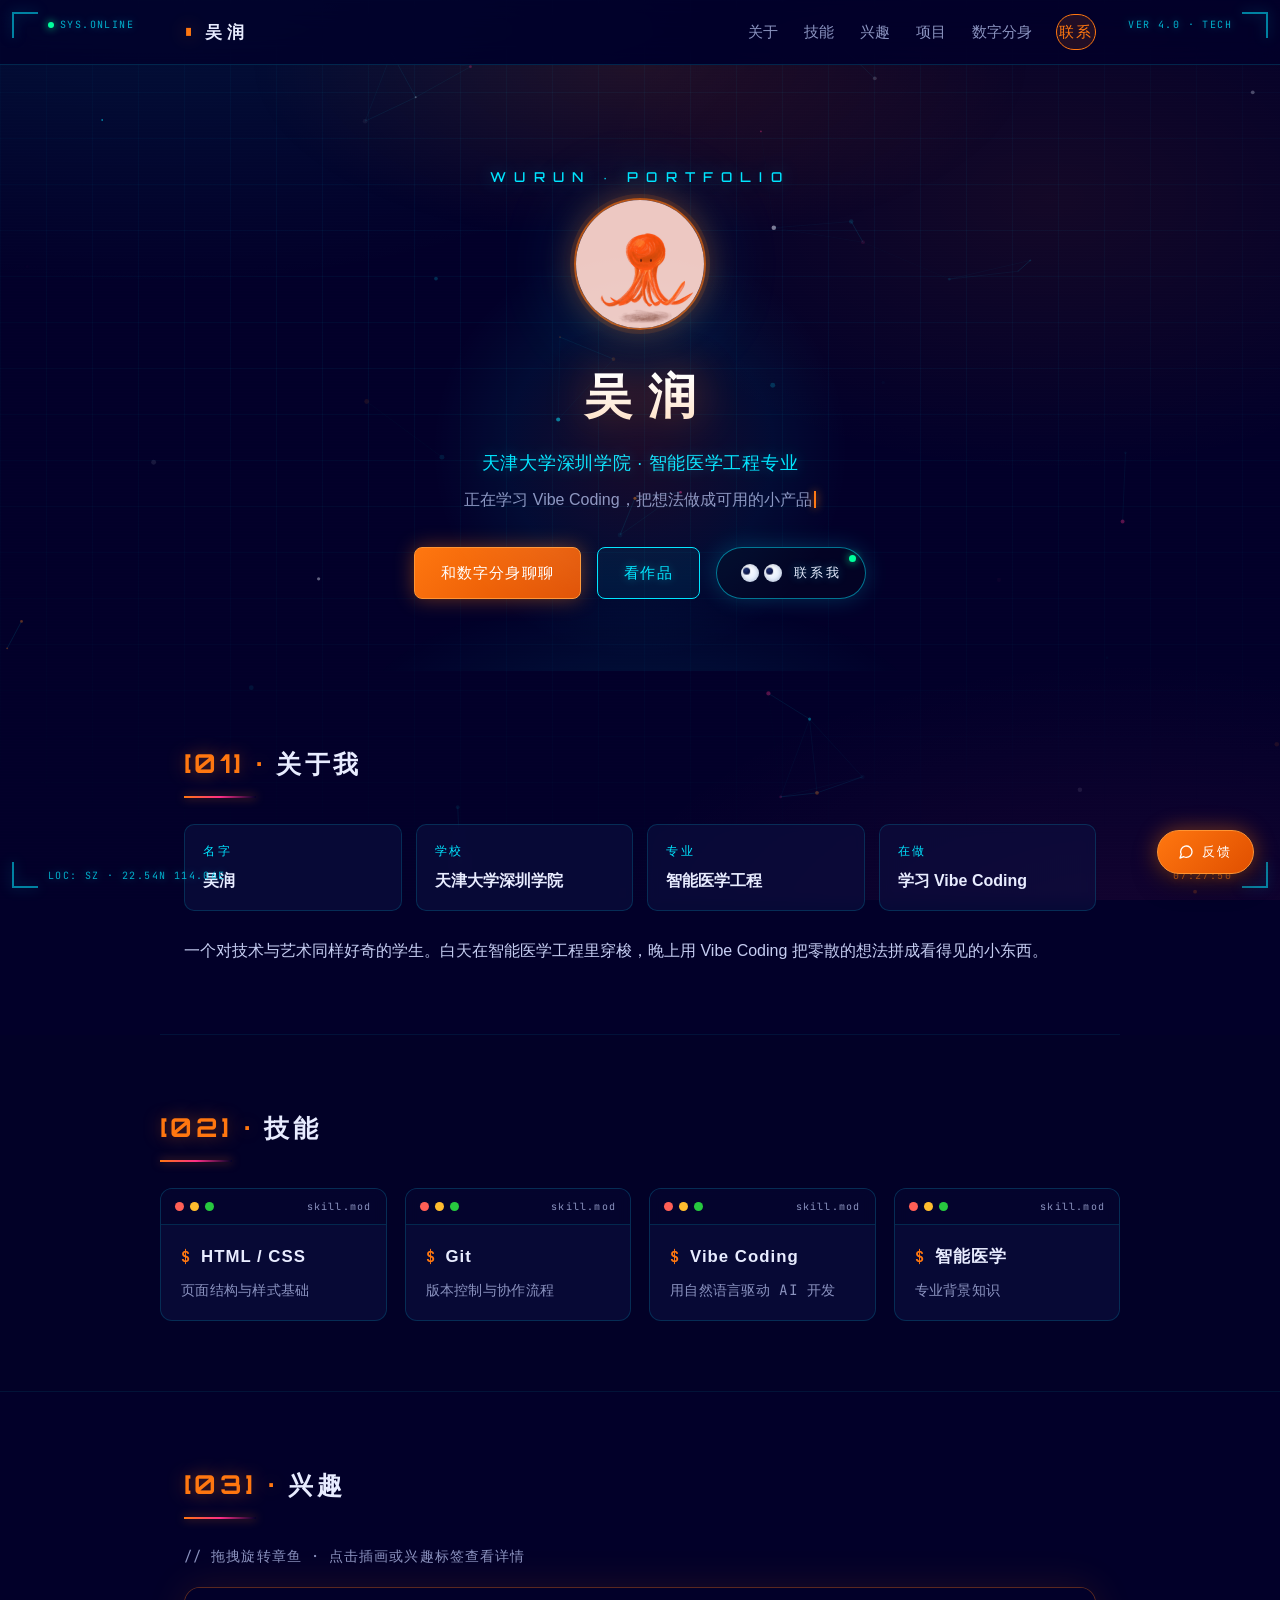
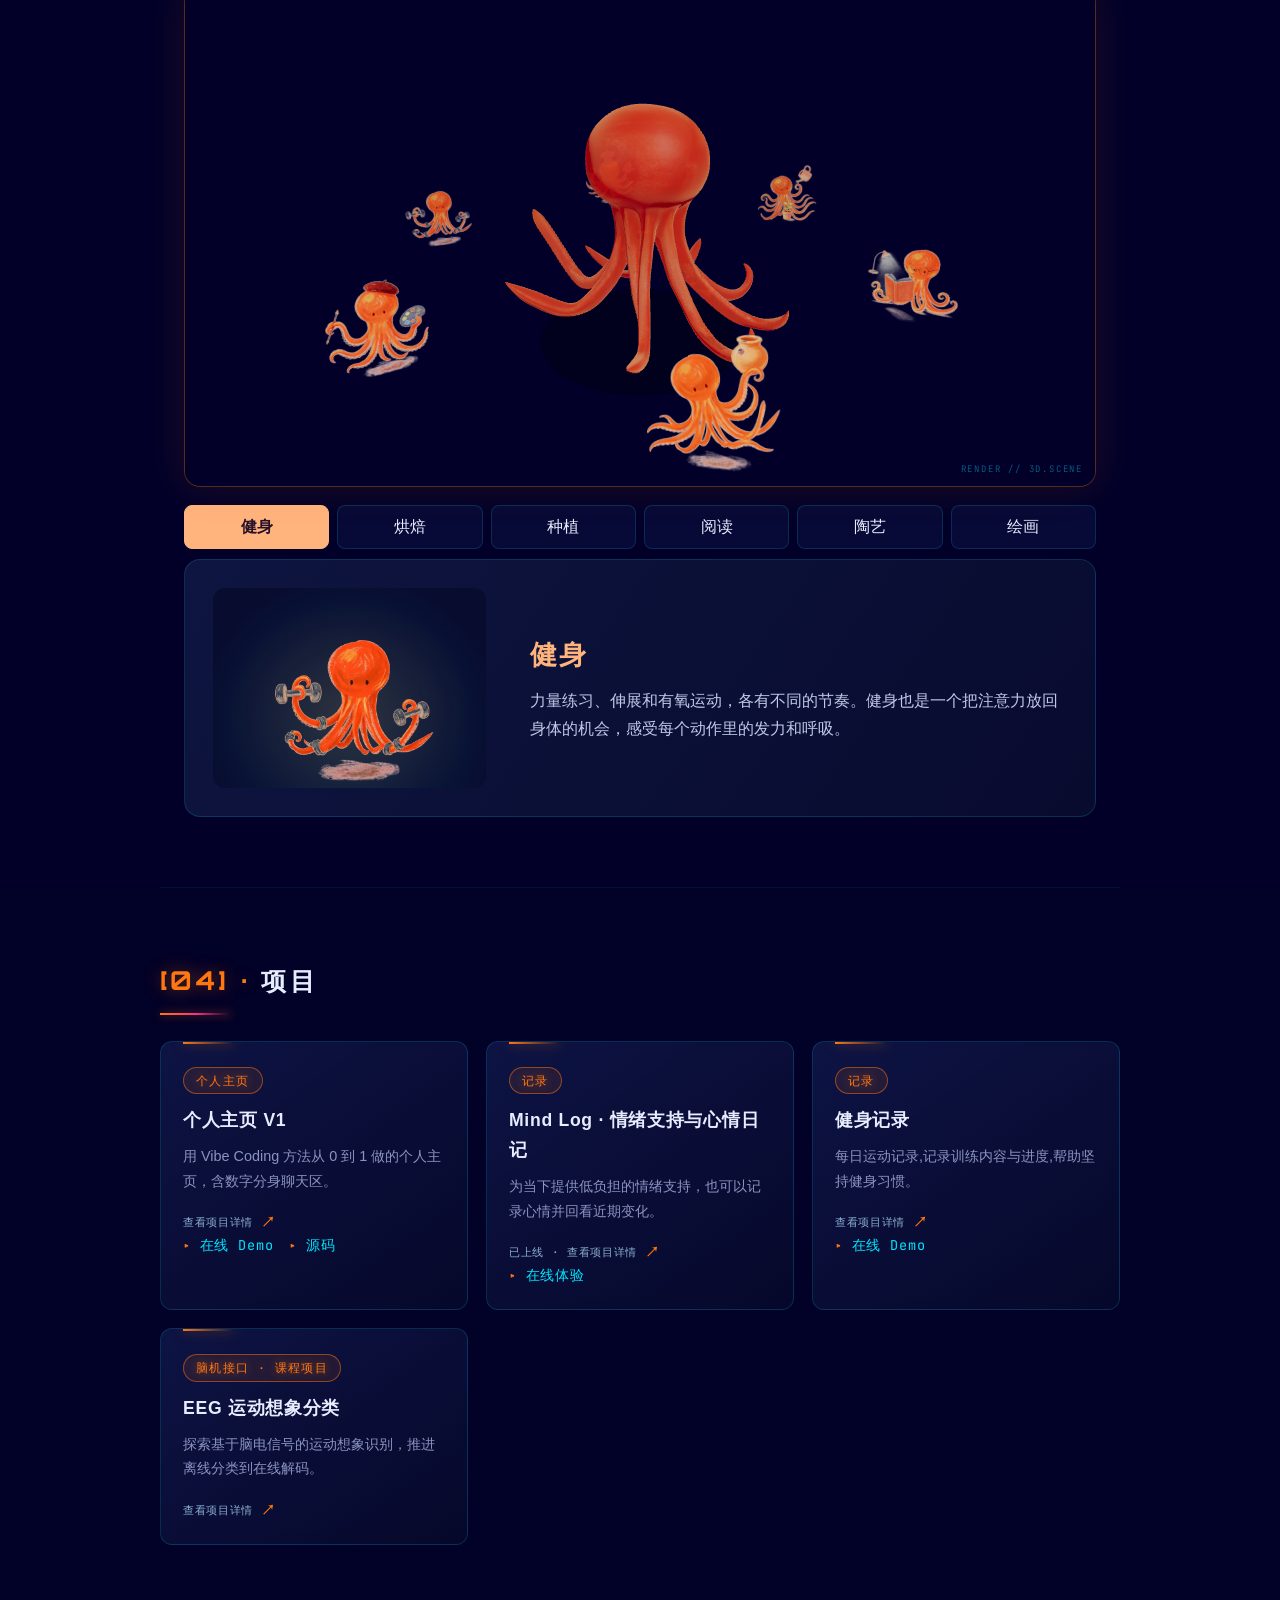
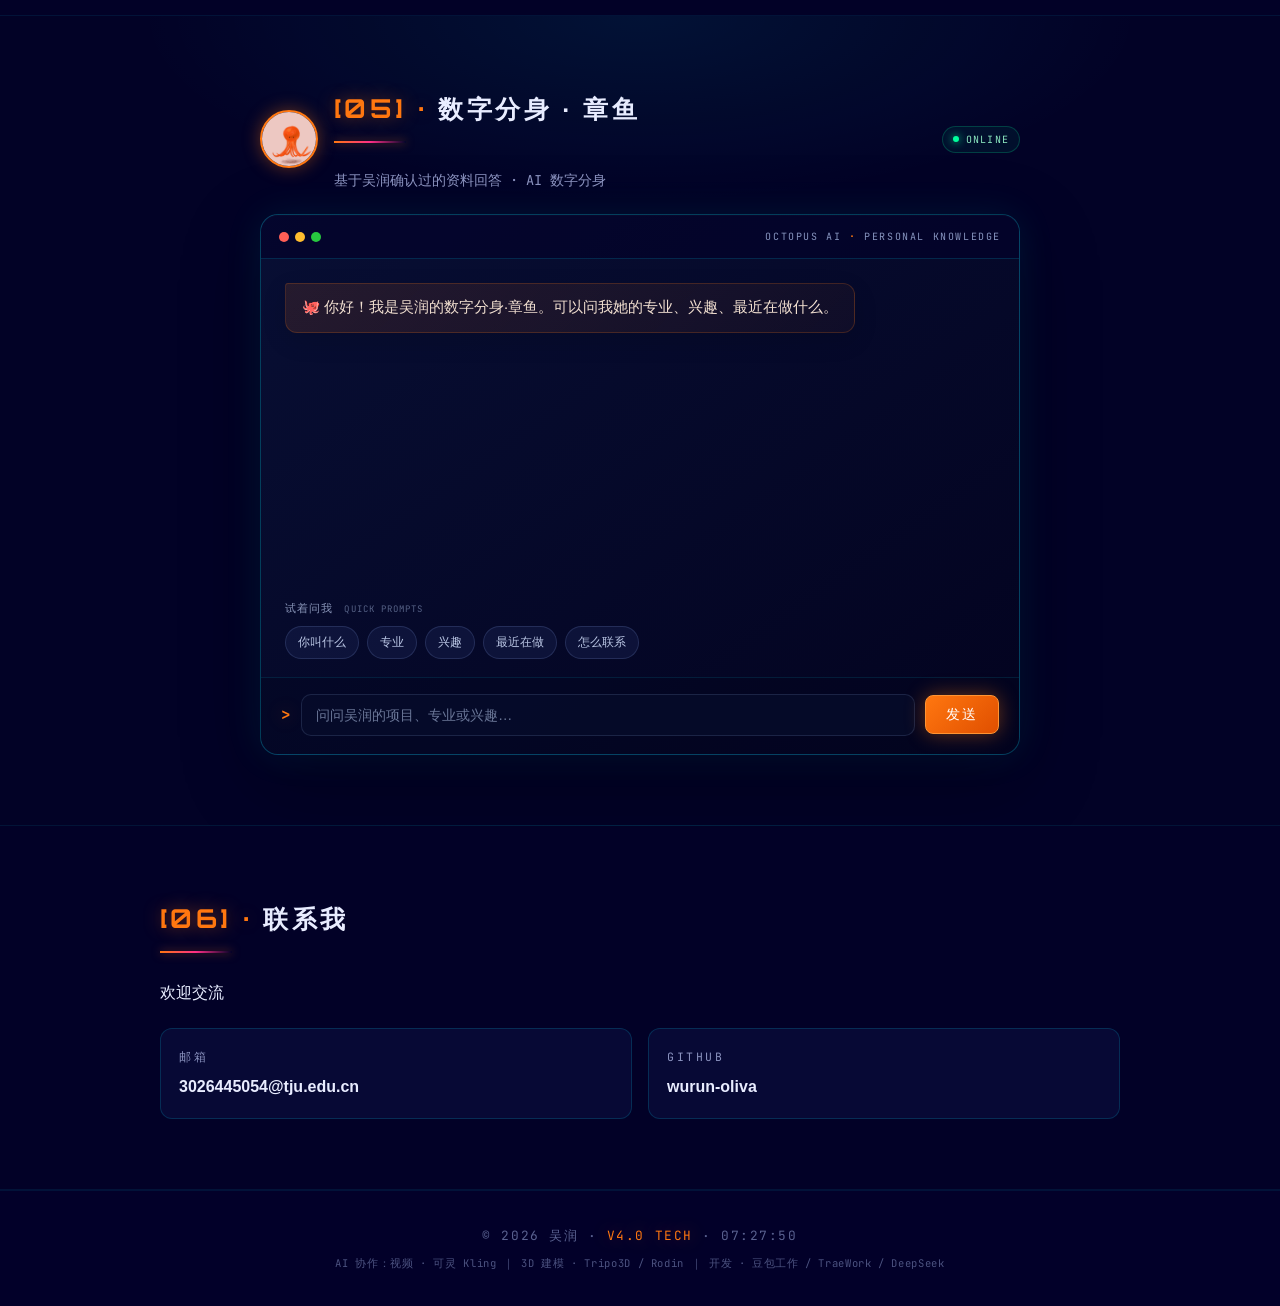
==== commit ec12df45: "Add illustrated interest details to homepage" ====
--- a/index.html
+++ b/index.html
@@ -4,7 +4,7 @@
   <meta charset="UTF-8">
   <meta name="viewport" content="width=device-width, initial-scale=1.0">
   <title>吴润 · 个人主页</title>
-  <link rel="stylesheet" href="style.css?v=2.17">
+  <link rel="stylesheet" href="style.css?v=2.18">
 </head>
 <body>
 
@@ -193,9 +193,64 @@
   <!-- 兴趣 · 3D 章鱼画廊 -->
   <section id="interests" class="section">
     <h2>兴趣</h2>
-    <p class="section-sub">// 拖拽旋转章鱼 · 点击图片查看兴趣</p>
+    <p class="section-sub">// 拖拽旋转章鱼 · 点击插画或兴趣标签查看详情</p>
     <div class="gallery-wrap" id="galleryWrap">
       <canvas id="galleryCanvas"></canvas>
+      <img class="gallery-fallback" src="octopus.jpg" alt="橙色章鱼插画" loading="lazy" decoding="async">
+    </div>
+    <div class="interest-browser" id="interestBrowser">
+      <div class="interest-picker" role="group" aria-label="选择兴趣">
+        <button type="button" aria-controls="interest-fitness" aria-pressed="true">健身</button>
+        <button type="button" aria-controls="interest-baking" aria-pressed="false">烘焙</button>
+        <button type="button" aria-controls="interest-planting" aria-pressed="false">种植</button>
+        <button type="button" aria-controls="interest-reading" aria-pressed="false">阅读</button>
+        <button type="button" aria-controls="interest-pottery" aria-pressed="false">陶艺</button>
+        <button type="button" aria-controls="interest-painting" aria-pressed="false">绘画</button>
+      </div>
+      <div aria-live="polite" aria-atomic="true">
+        <article class="interest-detail" id="interest-fitness">
+          <figure class="interest-art"><img src="octopus-1.webp" alt="举着哑铃的章鱼" width="1280" height="1280" loading="lazy" decoding="async"></figure>
+          <div class="interest-copy">
+            <h3>健身</h3>
+            <p>力量练习、伸展和有氧运动，各有不同的节奏。健身也是一个把注意力放回身体的机会，感受每个动作里的发力和呼吸。</p>
+          </div>
+        </article>
+        <article class="interest-detail" id="interest-baking" hidden>
+          <figure class="interest-art"><img src="octopus-2.webp" alt="戴厨师帽、端着蛋糕的章鱼" width="1280" height="1280" loading="lazy" decoding="async"></figure>
+          <div class="interest-copy">
+            <h3>烘焙</h3>
+            <p>从称量、搅拌到送进烤箱，每一步都会改变最后的口感。看着面糊慢慢成形，也是烘焙的乐趣。</p>
+          </div>
+        </article>
+        <article class="interest-detail" id="interest-planting" hidden>
+          <figure class="interest-art"><img src="octopus-3.webp" alt="给盆栽浇水的章鱼" width="1280" height="1280" loading="lazy" decoding="async"></figure>
+          <div class="interest-copy">
+            <h3>种植</h3>
+            <p>光照、水分和季节都会影响一株植物。看看叶子朝哪边长，等一片新叶舒展开，就能发现这些慢慢发生的变化。</p>
+          </div>
+        </article>
+        <article class="interest-detail" id="interest-reading" hidden>
+          <figure class="interest-art"><img src="octopus-4.webp" alt="在台灯下读书的章鱼" width="1280" height="1280" loading="lazy" decoding="async"></figure>
+          <div class="interest-copy">
+            <h3>阅读</h3>
+            <p>在故事里跟着别人看世界，也可以在一本书里顺着一个问题读下去。翻开书，就多了一个观察日常的角度。</p>
+          </div>
+        </article>
+        <article class="interest-detail" id="interest-pottery" hidden>
+          <figure class="interest-art"><img src="octopus-5.webp" alt="托着陶罐的章鱼" width="1280" height="1280" loading="lazy" decoding="async"></figure>
+          <div class="interest-copy">
+            <h3>陶艺</h3>
+            <p>用手感受泥土的软硬，一点点把它捏成器皿。指尖留下的纹路，也是每件陶作的一部分。</p>
+          </div>
+        </article>
+        <article class="interest-detail" id="interest-painting" hidden>
+          <figure class="interest-art"><img src="octopus-6.webp" alt="拿着画笔和调色盘的章鱼" width="1280" height="1280" loading="lazy" decoding="async"></figure>
+          <div class="interest-copy">
+            <h3>绘画</h3>
+            <p>用线条抓住轮廓，用色彩留下氛围。一张画可以从一个很小的观察开始，比如桌面上的影子，或者天色刚变暗时的蓝。</p>
+          </div>
+        </article>
+      </div>
     </div>
   </section>
 
@@ -368,7 +423,8 @@
   <script src="effects.js?v=2.8"></script>
   <script src="libs/supabase/supabase.min.js"></script>
   <script src="feedback.js?v=1"></script>
-  <script type="module" src="gallery.js?v=4"></script>
+  <script src="interests.js?v=1" defer></script>
+  <script type="module" src="gallery.js?v=5"></script>
   <script>
     /* 预览钩子：?nv 强制显示无视频降级开屏（正常访问无影响） */
     if (new URLSearchParams(location.search).has('nv')) {
--- a/style.css
+++ b/style.css
@@ -950,7 +950,7 @@
   border: 1px solid rgba(255, 119, 16, 0.35);
   box-shadow: 0 0 40px rgba(255, 119, 16, 0.12), inset 0 0 60px rgba(2, 0, 41, 0.5);
 }
-.gallery-wrap::after {
+.gallery-wrap.is-3d-ready::after {
   content: 'RENDER // 3D.SCENE';
   position: absolute;
   right: 12px; bottom: 8px;
@@ -961,8 +961,82 @@
   pointer-events: none;
   z-index: 5;
 }
-#galleryCanvas { display: block; width: 100%; height: 100%; }
+#galleryCanvas { display: block; width: 100%; height: 100%; visibility: hidden; }
+.is-3d-ready #galleryCanvas { visibility: visible; }
+.gallery-fallback {
+  position: absolute;
+  inset: 0;
+  width: 100%;
+  height: 100%;
+  object-fit: contain;
+}
+.is-3d-ready .gallery-fallback { display: none; }
 @media (max-width: 640px) { .gallery-wrap { height: 380px; } }
+
+.interest-browser { margin-top: 18px; scroll-margin-block: 88px 16px; }
+.interest-picker {
+  display: grid;
+  grid-template-columns: repeat(6, minmax(0, 1fr));
+  gap: 8px;
+  margin-bottom: 10px;
+}
+.interest-picker button {
+  min-height: 44px;
+  padding: 6px 10px;
+  border: 1px solid var(--line);
+  border-radius: 8px;
+  background: var(--card);
+  color: var(--text);
+  font: inherit;
+  cursor: pointer;
+}
+.interest-picker button:hover { border-color: var(--line-strong); }
+.interest-picker button[aria-pressed="true"] {
+  border-color: #ffb37d;
+  background: #ffb37d;
+  color: #26132a;
+  font-weight: 700;
+}
+.interest-picker button:focus-visible { outline: 2px solid var(--cyan); outline-offset: 2px; }
+.interest-detail {
+  display: grid;
+  grid-template-columns: minmax(160px, 32%) 1fr;
+  align-items: center;
+  gap: clamp(16px, 4vw, 44px);
+  padding: clamp(16px, 3vw, 28px);
+  border: 1px solid var(--line);
+  border-radius: 16px;
+  background: linear-gradient(125deg, #0e1540, #080b2e);
+}
+.interest-detail[hidden] { display: none; }
+.interest-art {
+  display: grid;
+  place-items: center;
+  min-width: 0;
+  border-radius: 12px;
+  background:
+    radial-gradient(ellipse at 50% 63%, rgba(255, 119, 16, .16), transparent 64%),
+    radial-gradient(ellipse at 50% 68%, rgba(0, 229, 255, .12), transparent 78%),
+    #080d30;
+}
+.interest-art img {
+  display: block;
+  width: 100%;
+  max-width: 200px;
+  height: auto;
+}
+.interest-copy h3 {
+  margin-bottom: 8px;
+  color: #ffb37d;
+  font-size: clamp(1.25rem, 3vw, 1.7rem);
+  letter-spacing: 0.06em;
+}
+.interest-copy p { max-width: 36em; color: #c0c8e7; line-height: 1.75; }
+@media (max-width: 640px) {
+  .interest-picker { grid-template-columns: repeat(3, minmax(0, 1fr)); }
+  .interest-detail { grid-template-columns: minmax(0, 1fr); gap: 14px; }
+  .interest-art img { max-width: 144px; }
+}
 
 /* ---------- 项目 ---------- */
 .project-grid {
